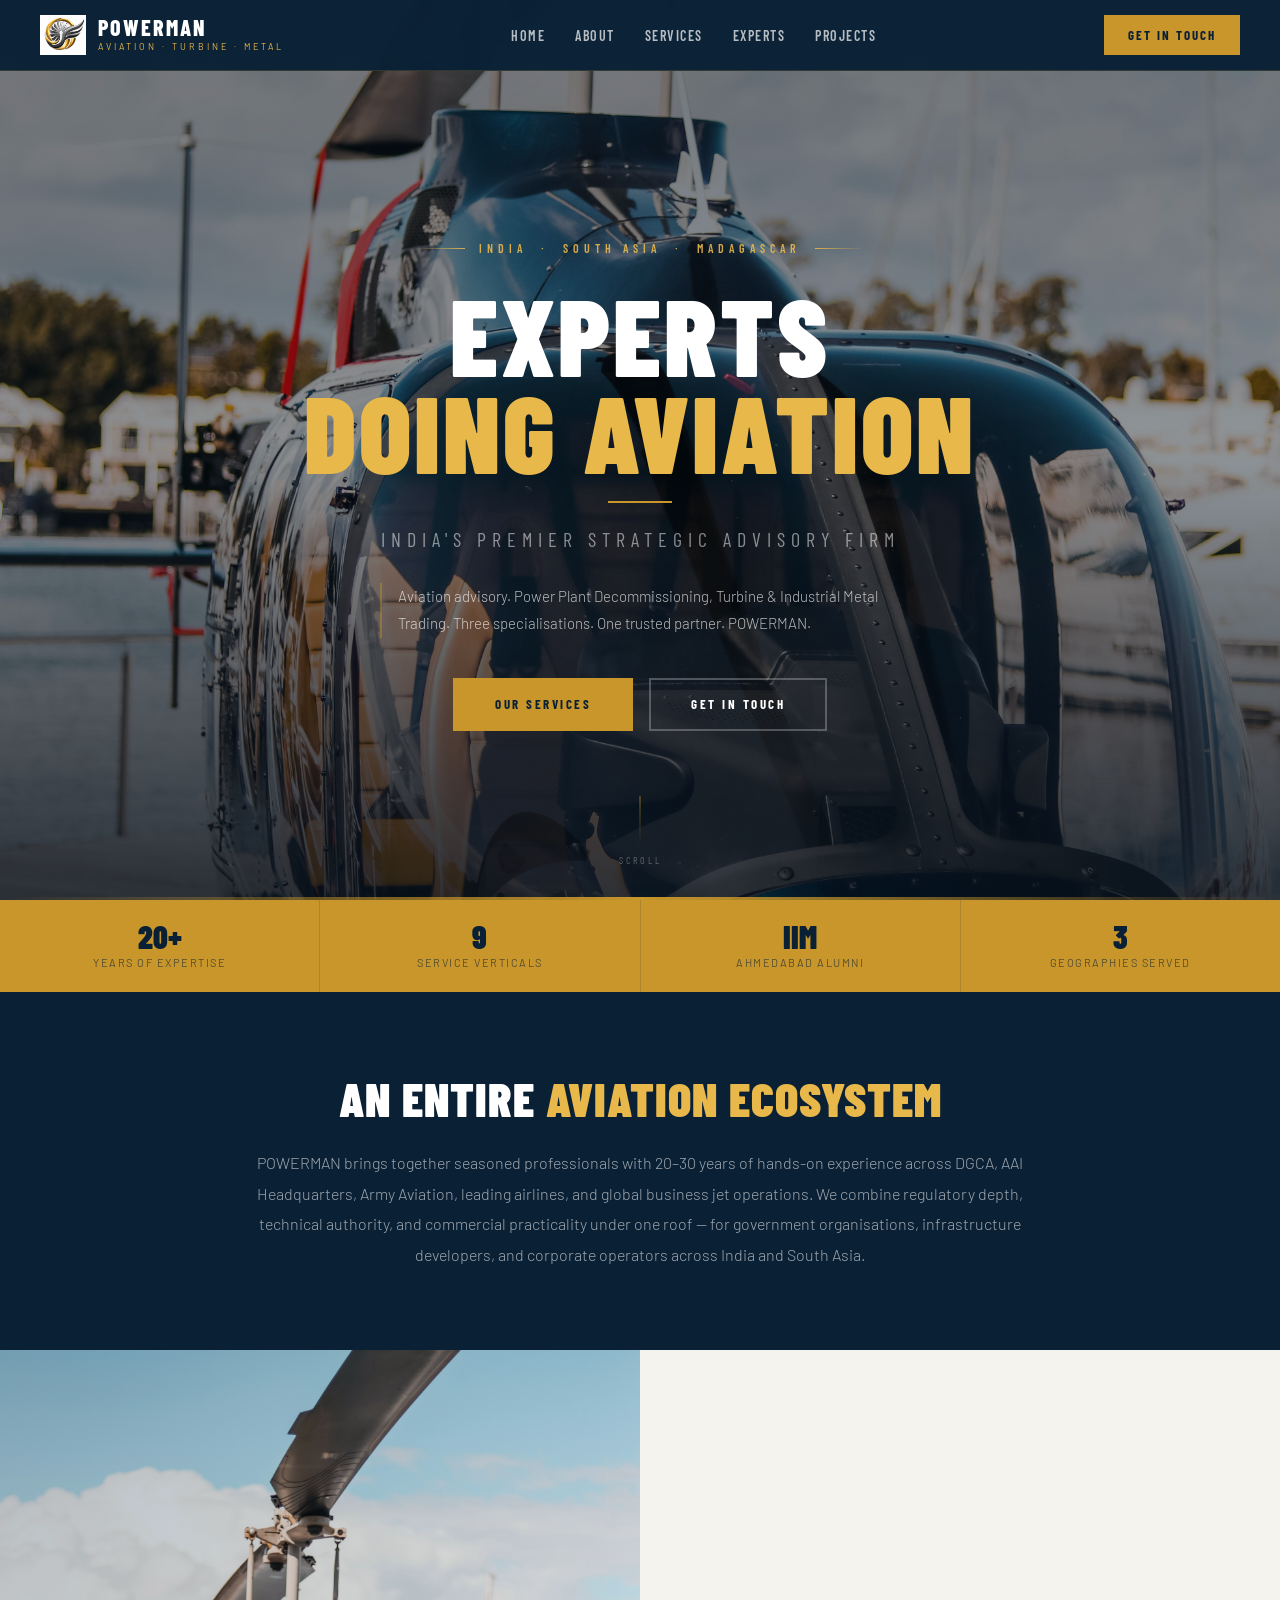
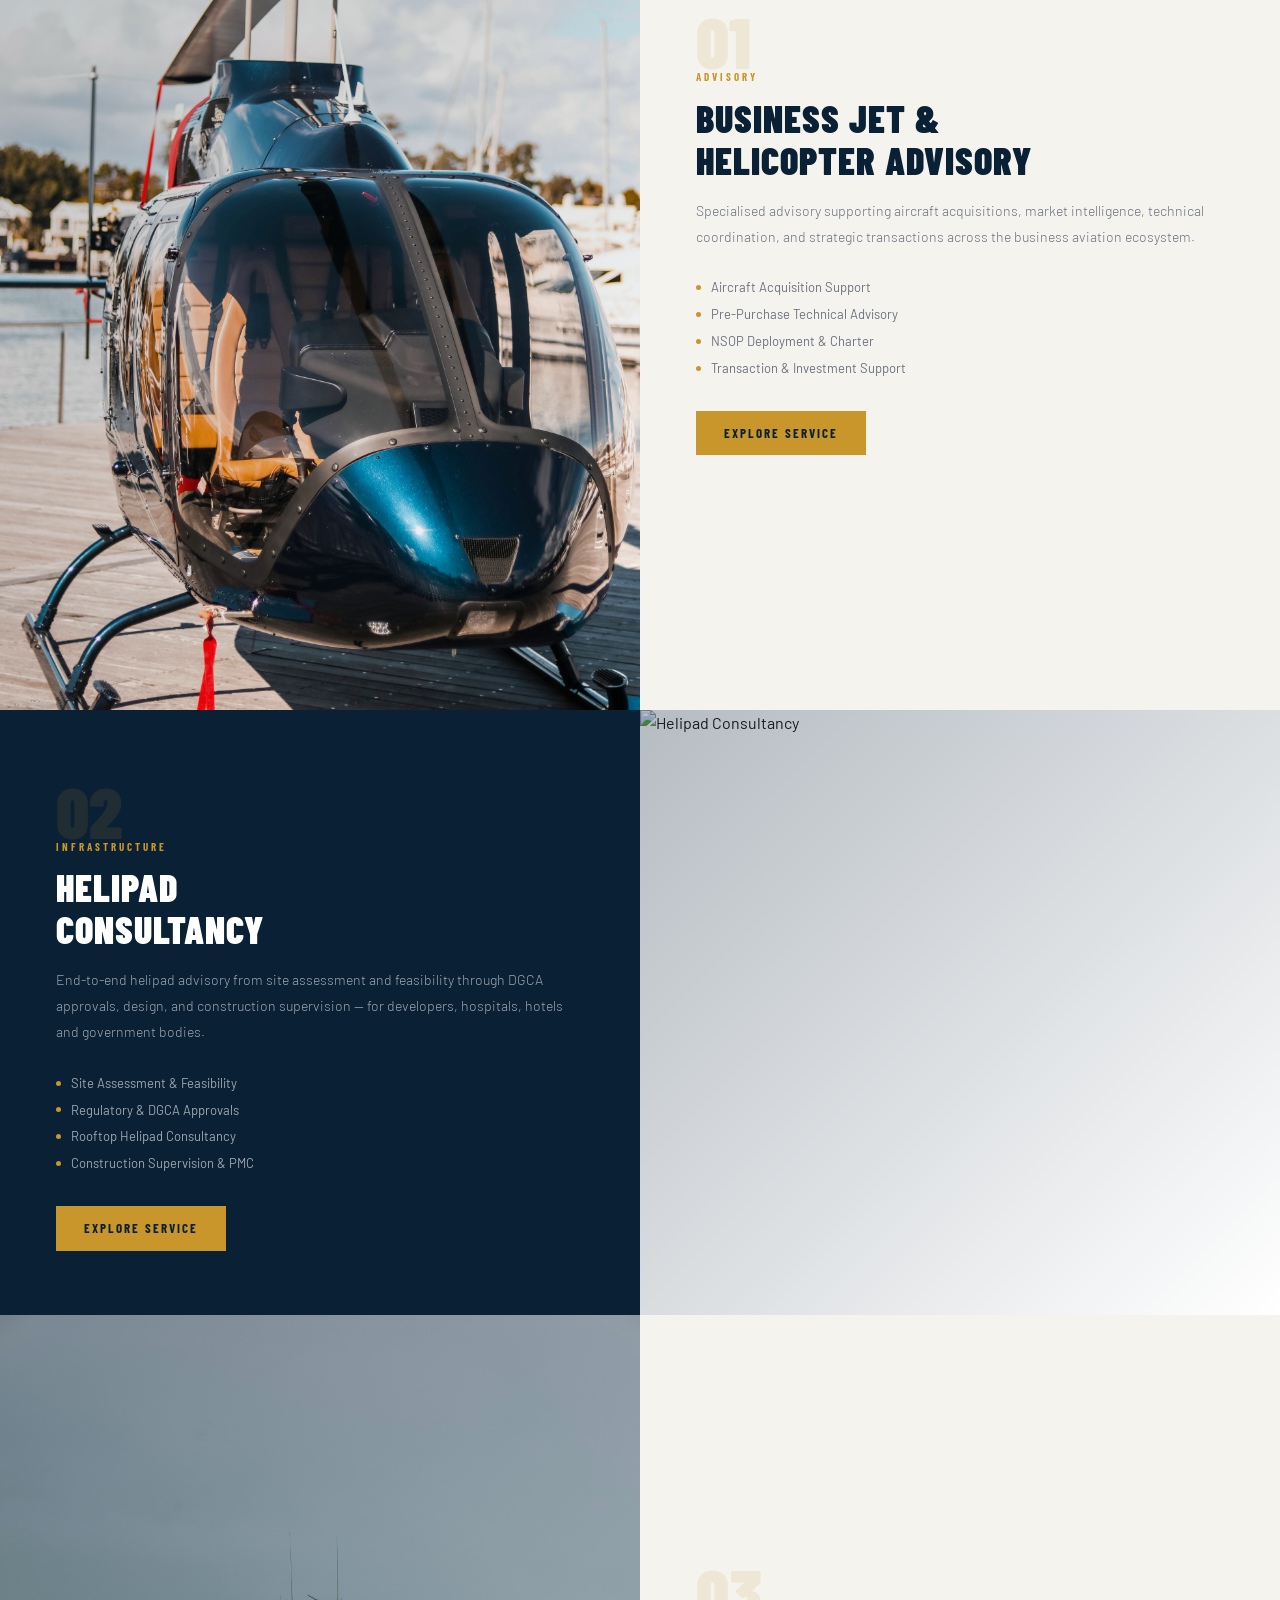
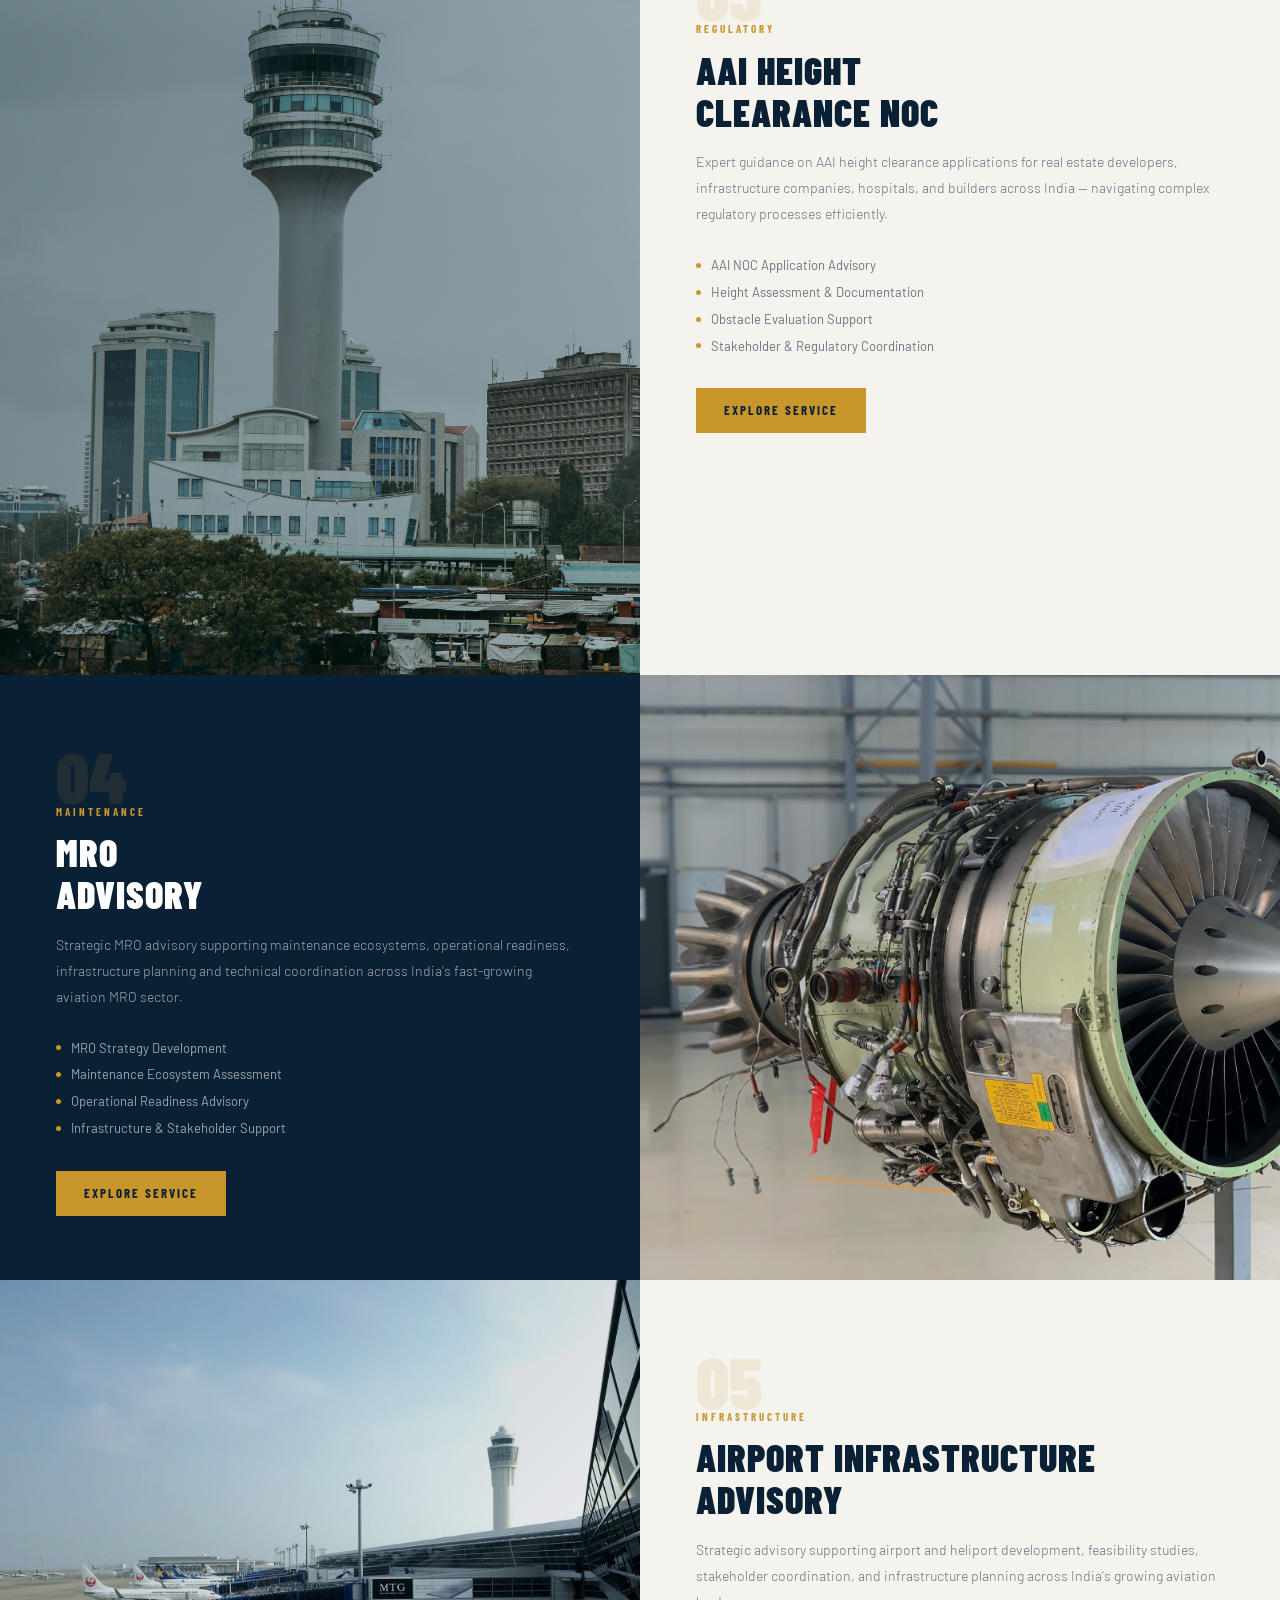
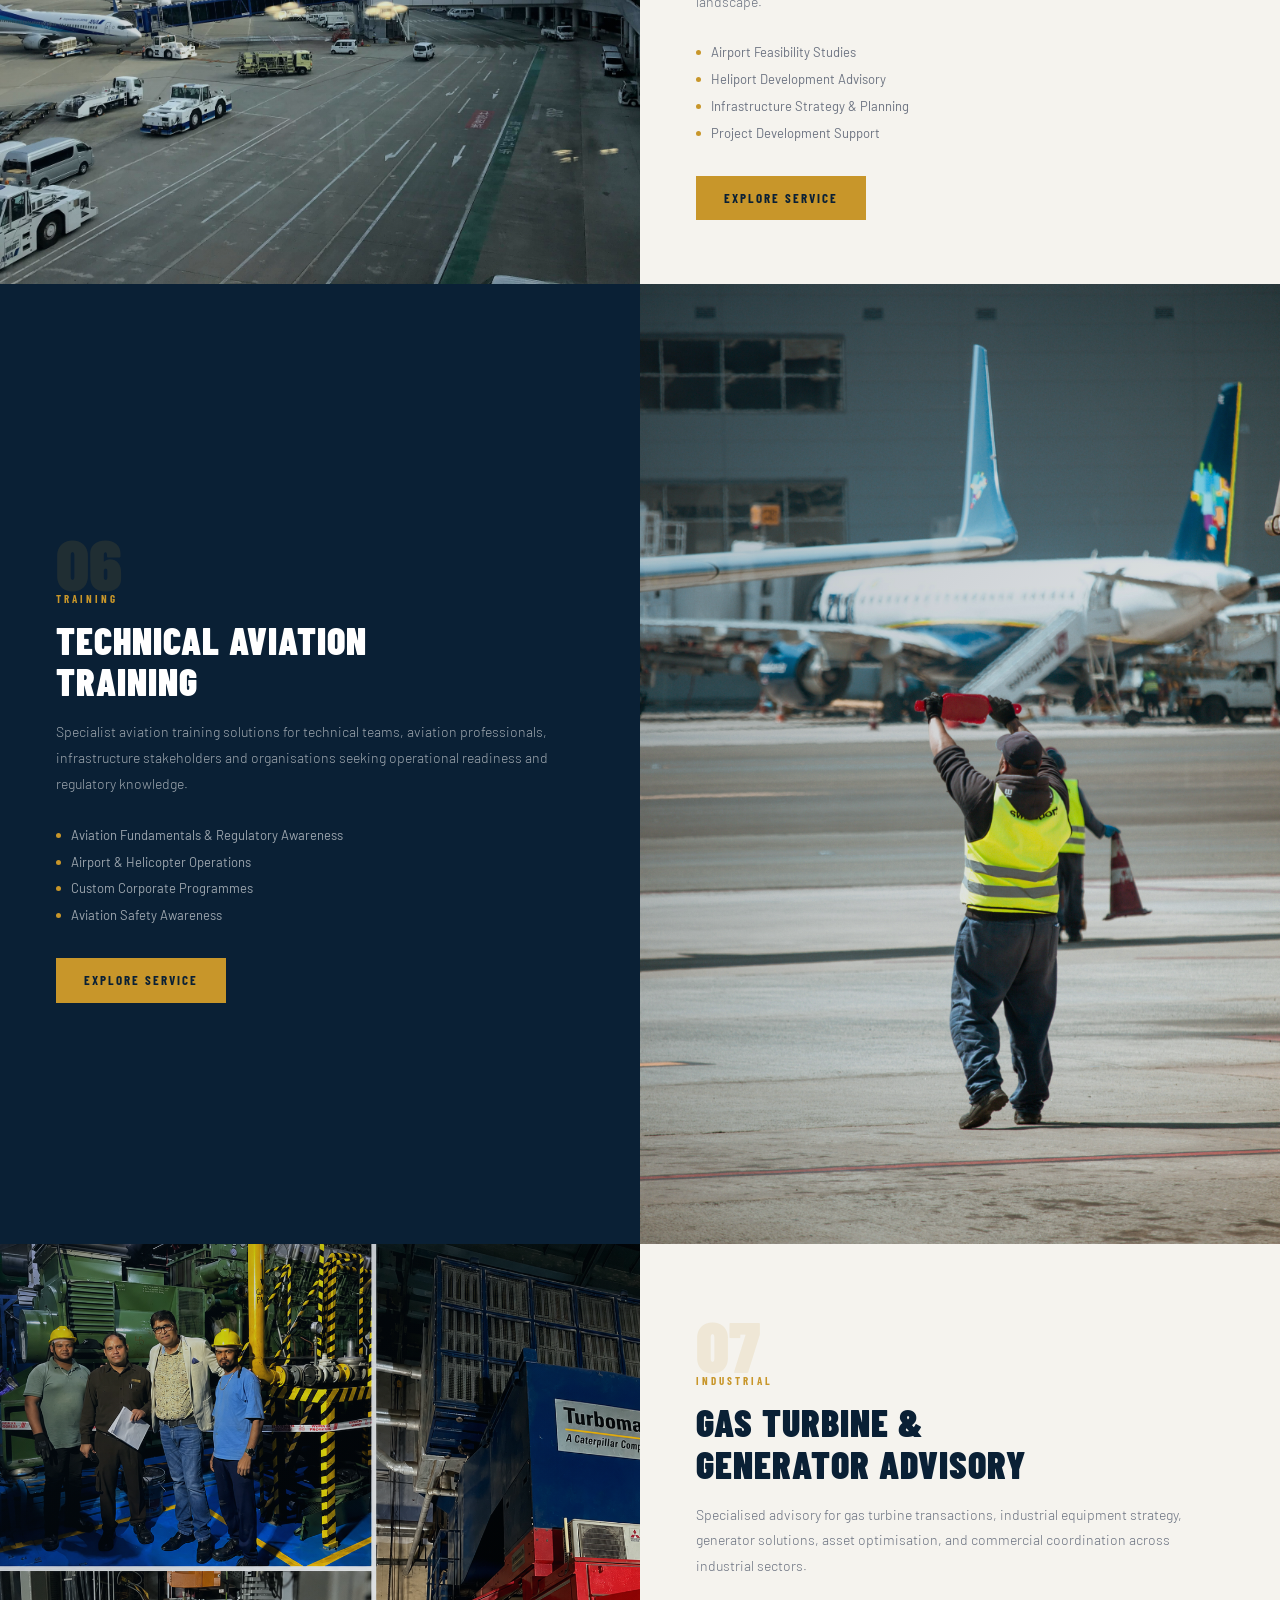
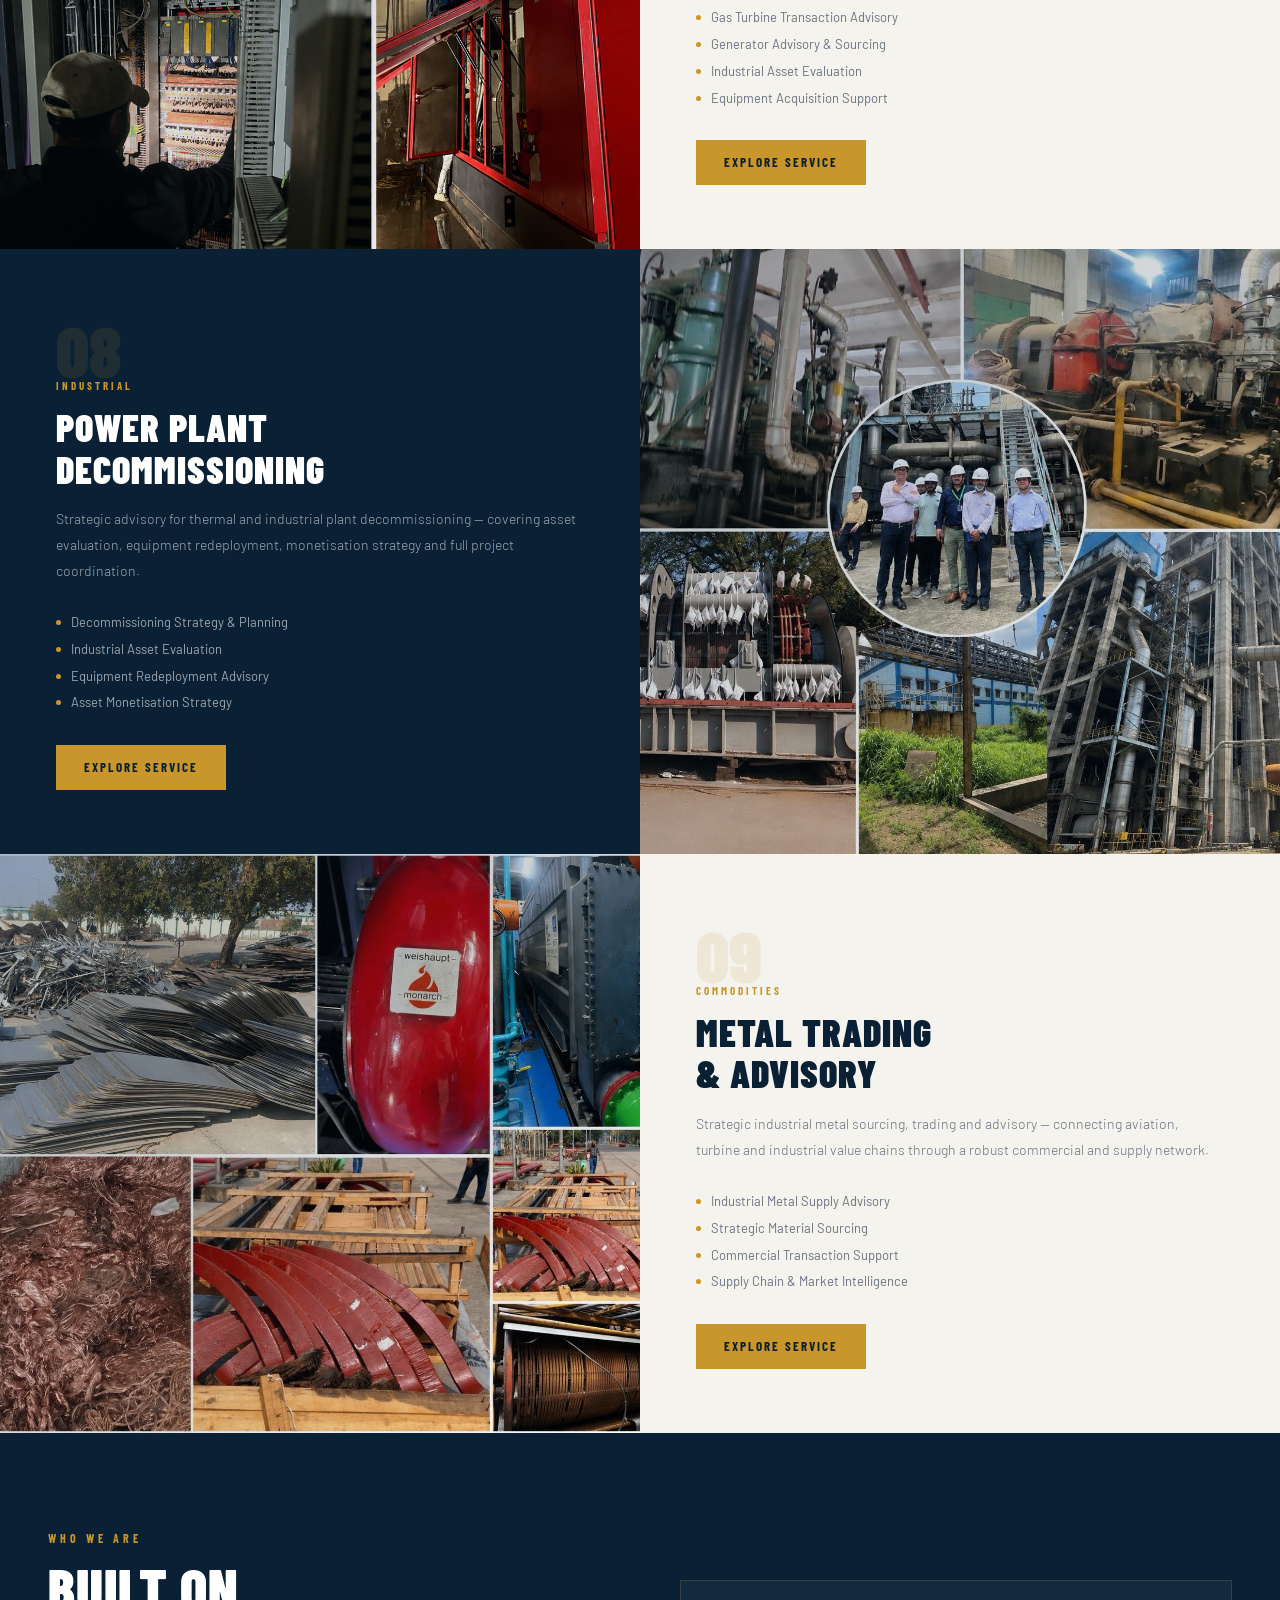
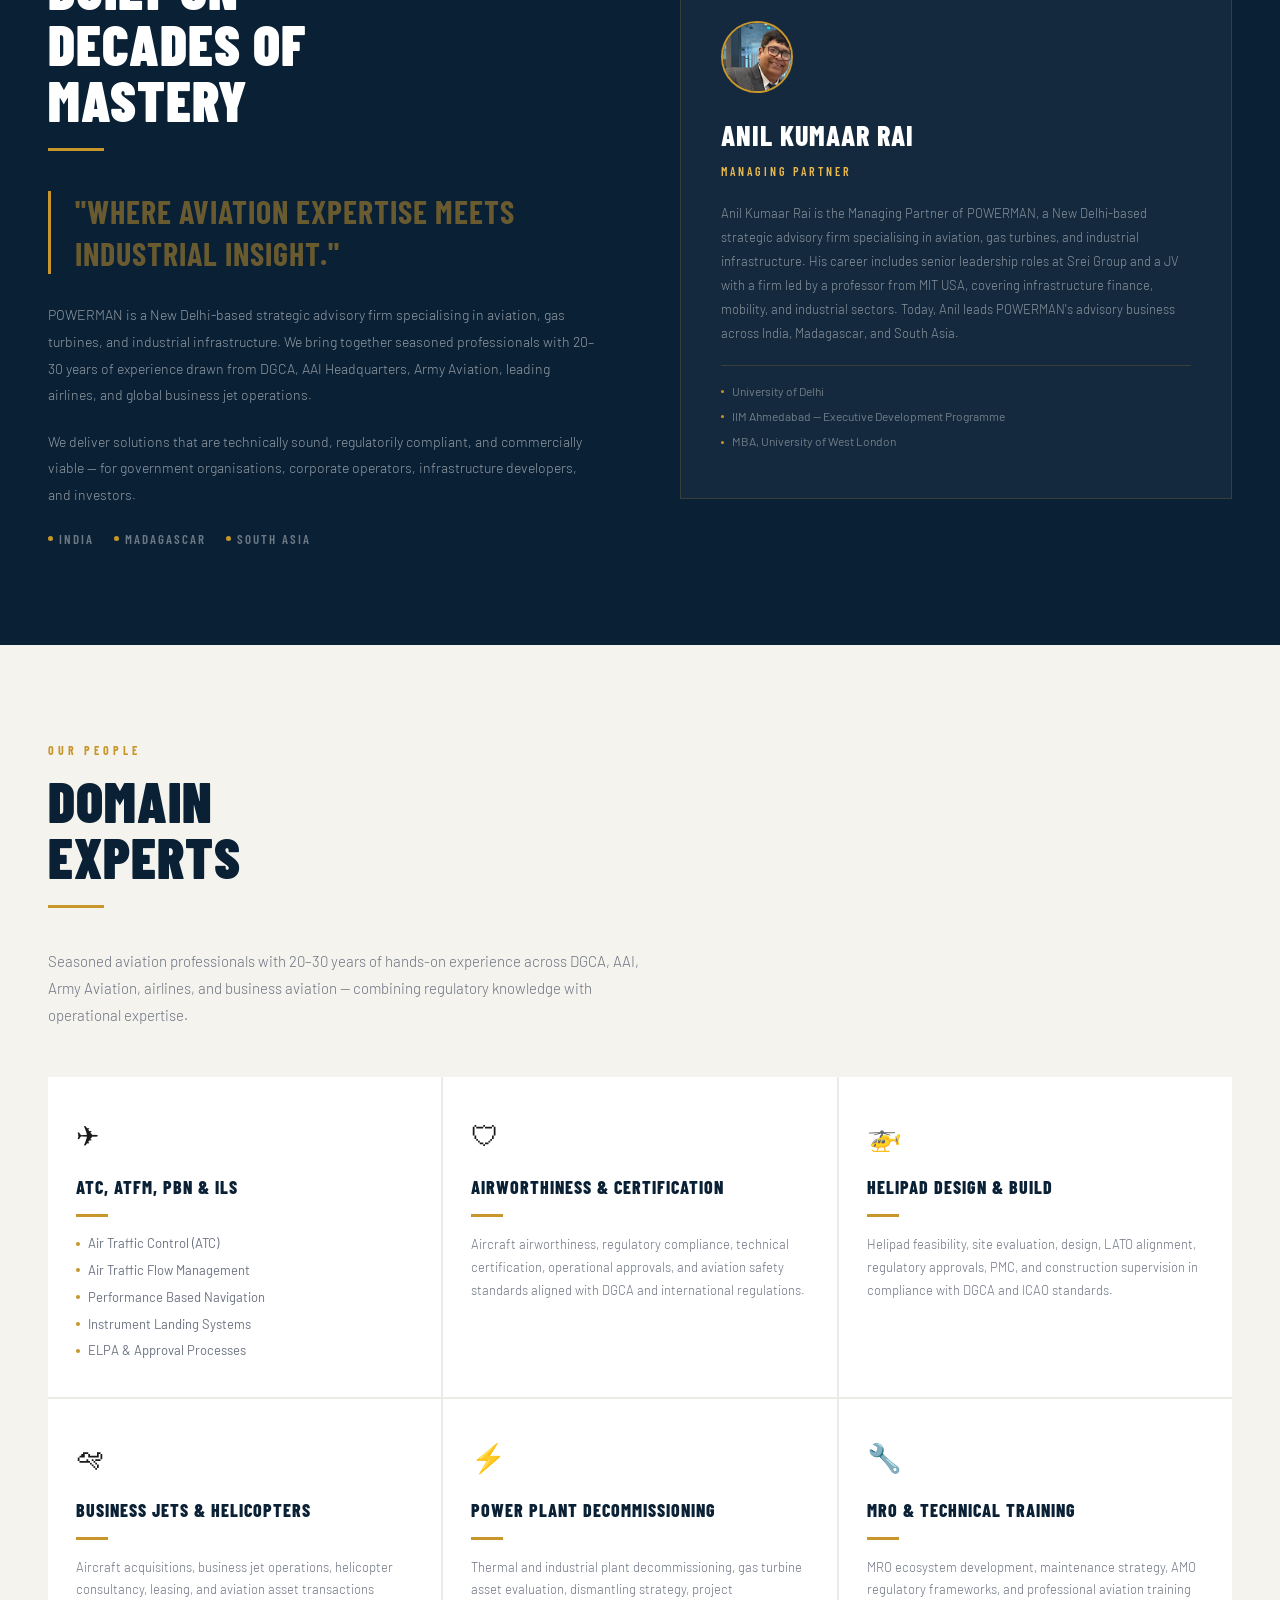
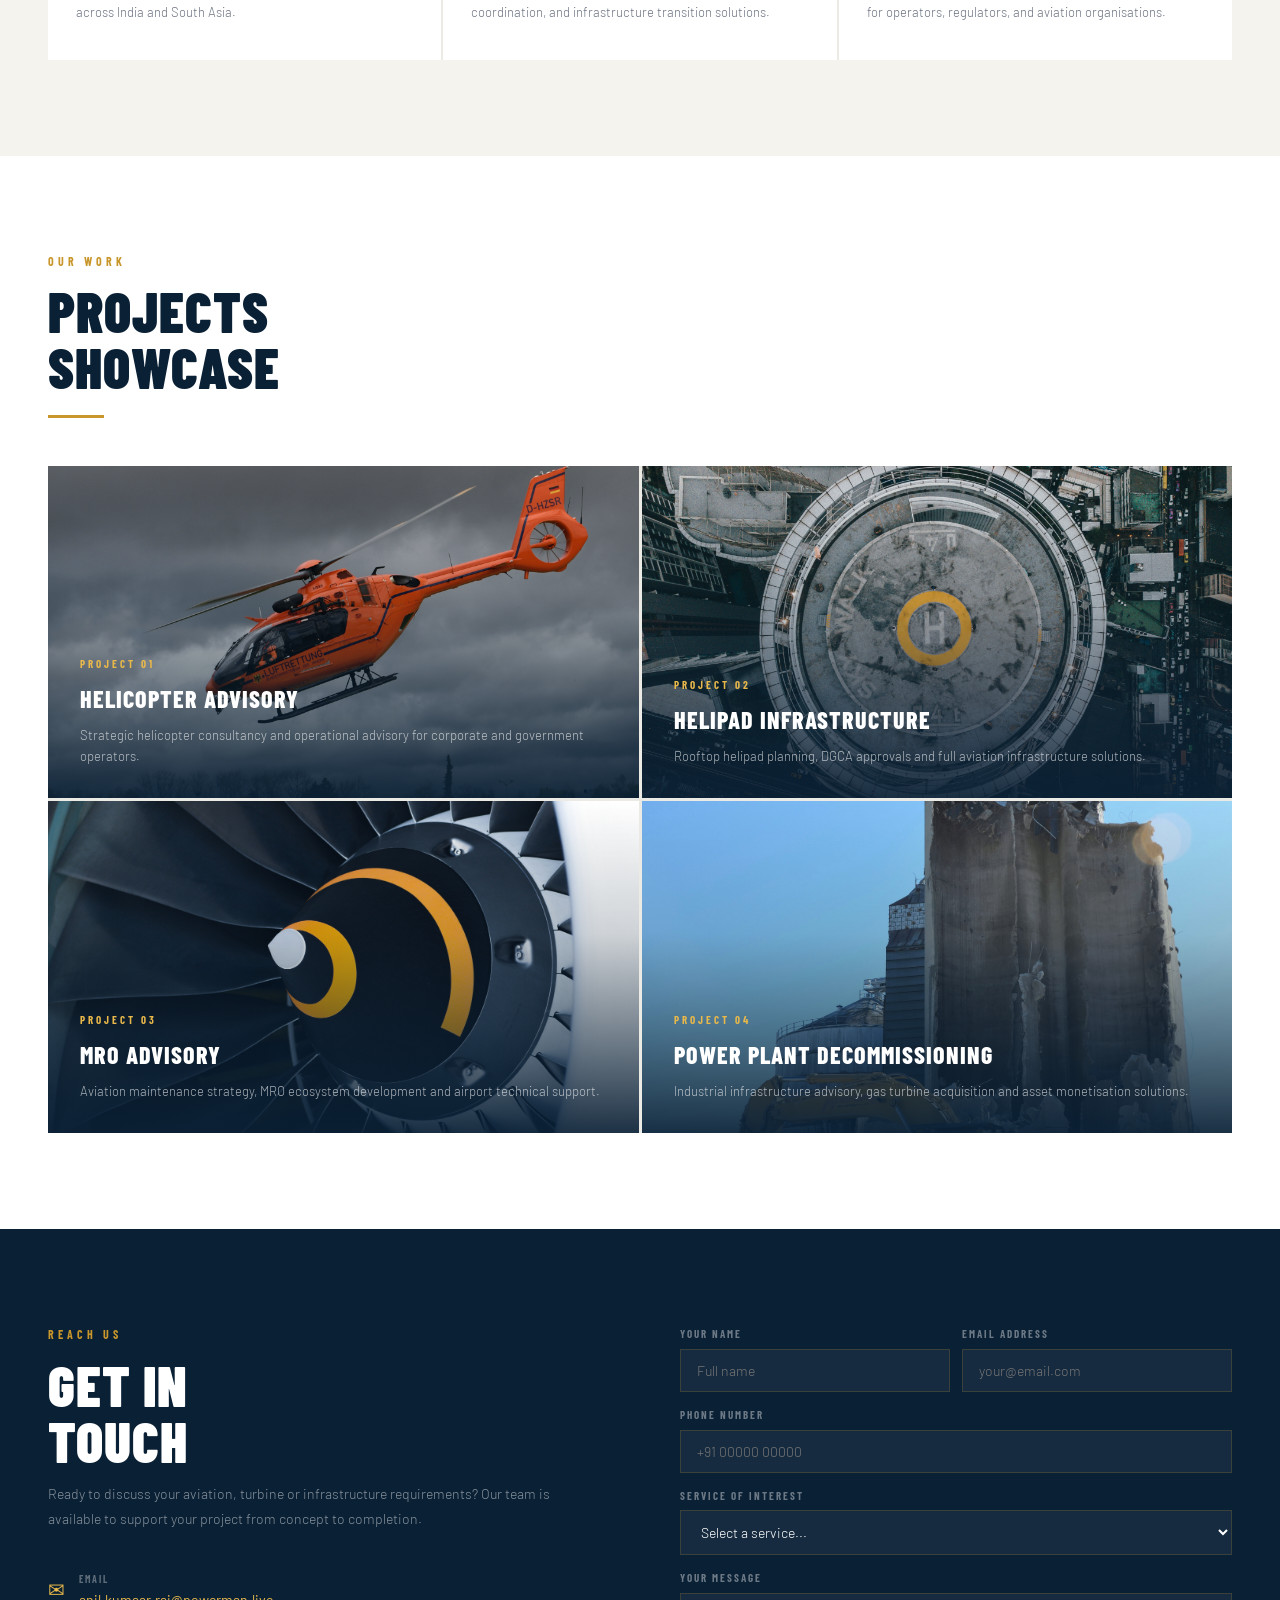
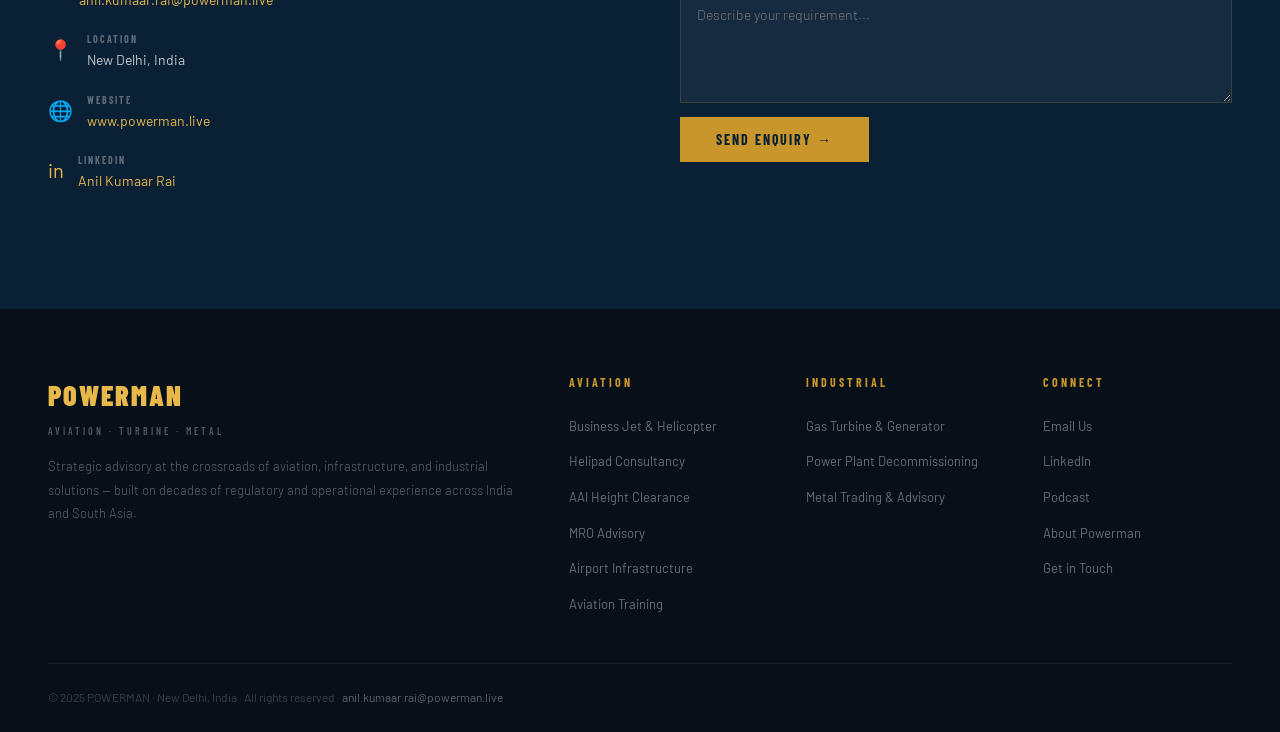
==== index.html @ de58f9cb "Add files via upload" ====
<!DOCTYPE html>
<html lang="en">
<head>
<meta charset="UTF-8"/>
<meta name="viewport" content="width=device-width,initial-scale=1.0"/>
<title>POWERMAN | Aviation · Turbine · Metal</title>
<meta name="description" content="POWERMAN is India's premier strategic advisory firm for aviation, gas turbines and industrial infrastructure — across India, Madagascar and South Asia."/>
<link rel="icon" href="logo.png"/>
<link href="https://fonts.googleapis.com/css2?family=Barlow+Condensed:wght@400;600;700;800;900&family=Barlow:wght@300;400;500&display=swap" rel="stylesheet"/>
<style>
*,*::before,*::after{box-sizing:border-box;margin:0;padding:0}
:root{
  --navy:#0A2035;
  --navy2:#0D2B44;
  --gold:#C8962A;
  --gold2:#E8B84B;
  --white:#FFFFFF;
  --offwhite:#F5F3EE;
  --light:#ECEAE4;
  --muted:#6B7280;
  --ink:#1A1A1A;
}
html{scroll-behavior:smooth}
body{font-family:'Barlow',sans-serif;background:var(--white);color:var(--ink);line-height:1.6}

/* ── NAV ── */
nav{position:fixed;top:0;width:100%;z-index:200;background:rgba(10,32,53,0.97);backdrop-filter:blur(8px);border-bottom:1px solid rgba(200,150,42,0.2)}
.nav-inner{max-width:1280px;margin:0 auto;padding:0 40px;display:flex;align-items:center;justify-content:space-between;height:70px}
.nav-brand{display:flex;align-items:center;gap:12px;text-decoration:none}
.nav-brand img{height:40px;width:auto}
.nav-brand-text{display:flex;flex-direction:column}
.nav-brand-name{font-family:'Barlow Condensed',sans-serif;font-size:22px;font-weight:800;color:var(--white);letter-spacing:2px;line-height:1}
.nav-brand-sub{font-size:9px;letter-spacing:3px;color:var(--gold2);text-transform:uppercase;margin-top:2px}
.nav-links{display:flex;align-items:center;gap:6px;list-style:none}
.nav-links a{font-family:'Barlow Condensed',sans-serif;font-size:14px;font-weight:600;letter-spacing:1.5px;text-transform:uppercase;color:rgba(255,255,255,0.7);text-decoration:none;padding:8px 12px;transition:color 0.2s}
.nav-links a:hover{color:var(--gold2)}
.nav-cta{font-family:'Barlow Condensed',sans-serif;font-size:13px;font-weight:700;letter-spacing:2px;text-transform:uppercase;background:var(--gold);color:var(--navy);padding:10px 24px;text-decoration:none;transition:background 0.2s;border:none;cursor:pointer}
.nav-cta:hover{background:var(--gold2)}
.hamburger{display:none;flex-direction:column;gap:5px;background:none;border:none;cursor:pointer;padding:4px}
.hamburger span{display:block;width:26px;height:2px;background:var(--white)}
.mobile-menu{display:none;flex-direction:column;background:var(--navy);padding:16px 24px;gap:4px;border-top:1px solid rgba(200,150,42,0.2)}
.mobile-menu.open{display:flex}
.mobile-menu a{font-family:'Barlow Condensed',sans-serif;font-size:16px;font-weight:600;letter-spacing:1.5px;text-transform:uppercase;color:rgba(255,255,255,0.75);text-decoration:none;padding:10px 0;border-bottom:1px solid rgba(255,255,255,0.06)}

/* ── HERO ── */
.hero{position:relative;min-height:100vh;display:flex;align-items:center;justify-content:center;text-align:center;overflow:hidden;padding-top:70px}
.hero-bg{position:absolute;inset:0;background:#050F1A}
.hero-img{position:absolute;inset:0;background:url('businessjet-banner.jpg') center/cover no-repeat;opacity:0.65}
.hero-overlay{position:absolute;inset:0;background:linear-gradient(to bottom,rgba(5,15,26,0.35) 0%,rgba(5,15,26,0.15) 50%,rgba(5,15,26,0.75) 100%)}
.hero-gold-line{position:absolute;bottom:0;left:0;right:0;height:3px;background:linear-gradient(to right,transparent,var(--gold),transparent)}
.hero-content{position:relative;z-index:1;max-width:860px;padding:0 24px}
.hero-eyebrow{font-family:'Barlow Condensed',sans-serif;font-size:12px;font-weight:600;letter-spacing:5px;text-transform:uppercase;color:var(--gold2);margin-bottom:28px;display:flex;align-items:center;justify-content:center;gap:14px;opacity:0.9}
.hero-eyebrow::before,.hero-eyebrow::after{content:'';display:block;width:48px;height:1px;background:linear-gradient(to right,transparent,var(--gold2))}
.hero-eyebrow::after{background:linear-gradient(to left,transparent,var(--gold2))}
.hero-h1{font-family:'Barlow Condensed',sans-serif;font-size:clamp(56px,9vw,108px);font-weight:900;text-transform:uppercase;color:var(--white);line-height:0.9;letter-spacing:3px;margin-bottom:0}
.hero-h1 span{color:var(--gold2);display:block;letter-spacing:3px}
.hero-divider{width:64px;height:2px;background:var(--gold);margin:20px auto 20px}
.hero-h2{font-family:'Barlow Condensed',sans-serif;font-size:clamp(14px,2vw,20px);font-weight:400;text-transform:uppercase;color:rgba(255,255,255,0.5);letter-spacing:6px;margin-bottom:28px}
.hero-p{font-size:15px;line-height:1.85;color:rgba(255,255,255,0.7);font-weight:300;max-width:520px;margin:0 auto 40px;border-left:2px solid rgba(200,150,42,0.4);padding-left:16px;text-align:left}
.hero-btns{display:flex;gap:16px;justify-content:center;flex-wrap:wrap}
.btn-gold{font-family:'Barlow Condensed',sans-serif;font-size:13px;font-weight:700;letter-spacing:2.5px;text-transform:uppercase;background:var(--gold);color:var(--navy);padding:14px 40px;text-decoration:none;transition:all 0.2s;display:inline-block;border:2px solid var(--gold)}
.btn-gold:hover{background:transparent;color:var(--gold2);border-color:var(--gold2)}
.btn-outline{font-family:'Barlow Condensed',sans-serif;font-size:13px;font-weight:700;letter-spacing:2.5px;text-transform:uppercase;background:transparent;color:var(--white);padding:14px 40px;text-decoration:none;border:2px solid rgba(255,255,255,0.25);transition:all 0.2s;display:inline-block}
.btn-outline:hover{border-color:var(--gold2);color:var(--gold2)}
.hero-scroll{position:absolute;bottom:32px;left:50%;transform:translateX(-50%);display:flex;flex-direction:column;align-items:center;gap:8px;color:rgba(255,255,255,0.3);font-family:'Barlow Condensed',sans-serif;font-size:10px;letter-spacing:3px;text-transform:uppercase}
.hero-scroll-line{width:1px;height:48px;background:linear-gradient(to bottom,rgba(200,150,42,0.7),transparent)}

/* ── RIBBON ── */
.ribbon{background:var(--gold);display:flex}
.rib-item{flex:1;text-align:center;padding:20px 16px;border-right:1px solid rgba(10,32,53,0.15)}
.rib-item:last-child{border-right:none}
.rib-num{font-family:'Barlow Condensed',sans-serif;font-size:32px;font-weight:900;color:var(--navy);line-height:1}
.rib-label{font-size:11px;letter-spacing:1.5px;text-transform:uppercase;color:rgba(10,32,53,0.6);margin-top:2px}

/* ── SECTION COMMONS ── */
.section{padding:96px 0}
.section-inner{max-width:1280px;margin:0 auto;padding:0 48px}
.section-tag{font-family:'Barlow Condensed',sans-serif;font-size:12px;font-weight:700;letter-spacing:4px;text-transform:uppercase;color:var(--gold);margin-bottom:12px}
.section-h2{font-family:'Barlow Condensed',sans-serif;font-size:clamp(36px,5vw,56px);font-weight:900;text-transform:uppercase;color:var(--navy);line-height:1;letter-spacing:1px;margin-bottom:16px}
.section-h2-white{color:var(--white)}
.section-sub{font-size:15px;line-height:1.8;color:var(--muted);font-weight:300;max-width:600px}
.section-sub-white{color:rgba(255,255,255,0.6)}
.divider{width:56px;height:3px;background:var(--gold);margin:20px 0 40px}

/* ── INTRO STATEMENT ── */
.intro{background:var(--navy);padding:80px 0;text-align:center}
.intro-inner{max-width:900px;margin:0 auto;padding:0 40px}
.intro-h{font-family:'Barlow Condensed',sans-serif;font-size:clamp(28px,4vw,48px);font-weight:900;text-transform:uppercase;color:var(--white);line-height:1.1;letter-spacing:1px;margin-bottom:24px}
.intro-h span{color:var(--gold2)}
.intro-p{font-size:16px;line-height:1.9;color:rgba(255,255,255,0.6);font-weight:300}

/* ── SERVICE ALTERNATING BLOCKS ── */
.svc-block{display:grid;grid-template-columns:1fr 1fr;min-height:480px}
.svc-block.reverse{direction:rtl}
.svc-block.reverse>*{direction:ltr}
.svc-img{position:relative;overflow:hidden}
.svc-img img{width:100%;height:100%;object-fit:cover;display:block;transition:transform 0.6s}
.svc-block:hover .svc-img img{transform:scale(1.04)}
.svc-img-overlay{position:absolute;inset:0;background:linear-gradient(135deg,rgba(10,32,53,0.3),transparent)}
.svc-copy{background:var(--offwhite);padding:64px 56px;display:flex;flex-direction:column;justify-content:center}
.svc-copy.dark{background:var(--navy)}
.svc-num{font-family:'Barlow Condensed',sans-serif;font-size:72px;font-weight:900;color:rgba(200,150,42,0.12);line-height:1;margin-bottom:-8px}
.svc-tag{font-family:'Barlow Condensed',sans-serif;font-size:11px;font-weight:700;letter-spacing:3px;text-transform:uppercase;color:var(--gold);margin-bottom:12px}
.svc-h3{font-family:'Barlow Condensed',sans-serif;font-size:clamp(26px,3vw,38px);font-weight:900;text-transform:uppercase;color:var(--navy);line-height:1.1;letter-spacing:1px;margin-bottom:16px}
.svc-copy.dark .svc-h3{color:var(--white)}
.svc-p{font-size:14px;line-height:1.85;color:var(--muted);font-weight:300;margin-bottom:28px}
.svc-copy.dark .svc-p{color:rgba(255,255,255,0.6)}
.svc-list{list-style:none;display:flex;flex-direction:column;gap:6px;margin-bottom:32px}
.svc-list li{font-size:13px;color:var(--muted);font-weight:400;display:flex;align-items:center;gap:10px}
.svc-copy.dark .svc-list li{color:rgba(255,255,255,0.6)}
.svc-list li::before{content:'';width:5px;height:5px;border-radius:50%;background:var(--gold);flex-shrink:0}
.btn-svc{font-family:'Barlow Condensed',sans-serif;font-size:13px;font-weight:700;letter-spacing:2px;text-transform:uppercase;background:var(--gold);color:var(--navy);padding:12px 28px;text-decoration:none;display:inline-block;transition:background 0.2s;align-self:flex-start}
.btn-svc:hover{background:var(--gold2)}

/* ── ABOUT / FOUNDER ── */
.about-section{background:var(--navy);padding:96px 0}
.about-inner{max-width:1280px;margin:0 auto;padding:0 48px;display:grid;grid-template-columns:1fr 1fr;gap:80px;align-items:center}
.about-quote{font-family:'Barlow Condensed',sans-serif;font-size:clamp(22px,3vw,32px);font-weight:700;text-transform:uppercase;color:rgba(200,150,42,0.5);line-height:1.3;border-left:3px solid var(--gold);padding-left:24px;margin-bottom:28px;letter-spacing:1px}
.about-text{font-size:14px;line-height:1.9;color:rgba(255,255,255,0.55);font-weight:300;margin-bottom:20px}
.geo-row{display:flex;gap:20px;margin-top:16px}
.geo-item{font-family:'Barlow Condensed',sans-serif;font-size:13px;font-weight:600;letter-spacing:2px;text-transform:uppercase;color:rgba(255,255,255,0.4);display:flex;align-items:center;gap:6px}
.geo-dot{width:5px;height:5px;border-radius:50%;background:var(--gold)}
.founder-card{background:rgba(255,255,255,0.04);border:1px solid rgba(200,150,42,0.2);padding:40px}
.founder-avatar{width:72px;height:72px;border-radius:50%;overflow:hidden;border:2px solid var(--gold);margin-bottom:20px}
.founder-avatar img{width:100%;height:100%;object-fit:cover}
.founder-name{font-family:'Barlow Condensed',sans-serif;font-size:28px;font-weight:800;text-transform:uppercase;color:var(--white);letter-spacing:1px;margin-bottom:4px}
.founder-title{font-family:'Barlow Condensed',sans-serif;font-size:12px;font-weight:600;letter-spacing:3px;text-transform:uppercase;color:var(--gold2);margin-bottom:20px}
.founder-bio{font-size:13px;line-height:1.85;color:rgba(255,255,255,0.5);font-weight:300;margin-bottom:20px}
.founder-divider{height:1px;background:rgba(200,150,42,0.2);margin-bottom:16px}
.edu-item{font-size:12px;color:rgba(255,255,255,0.4);margin-bottom:6px;display:flex;align-items:center;gap:8px}
.edu-dot{width:3px;height:3px;border-radius:50%;background:var(--gold);flex-shrink:0}

/* ── EXPERTS ── */
.experts-section{background:var(--offwhite);padding:96px 0}
.experts-grid{display:grid;grid-template-columns:repeat(3,1fr);gap:2px;background:var(--light);margin-top:48px}
.expert-card{background:var(--white);padding:36px 28px}
.expert-icon{font-size:28px;margin-bottom:16px}
.expert-title{font-family:'Barlow Condensed',sans-serif;font-size:18px;font-weight:800;text-transform:uppercase;color:var(--navy);letter-spacing:1px;margin-bottom:12px}
.expert-bar{width:32px;height:3px;background:var(--gold);margin-bottom:16px}
.expert-list{list-style:none;display:flex;flex-direction:column;gap:6px}
.expert-list li{font-size:13px;color:var(--muted);display:flex;align-items:center;gap:8px}
.expert-list li::before{content:'';width:4px;height:4px;border-radius:50%;background:var(--gold);flex-shrink:0}
.expert-desc{font-size:13px;line-height:1.75;color:var(--muted);font-weight:300}

/* ── PROJECTS ── */
.projects-section{padding:96px 0;background:var(--white)}
.projects-grid{display:grid;grid-template-columns:repeat(2,1fr);gap:3px;background:var(--light);margin-top:48px}
.project-card{position:relative;overflow:hidden;aspect-ratio:16/9}
.project-card img{width:100%;height:100%;object-fit:cover;display:block;transition:transform 0.5s}
.project-card:hover img{transform:scale(1.06)}
.project-overlay{position:absolute;inset:0;background:linear-gradient(to top,rgba(10,32,53,0.92) 0%,rgba(10,32,53,0.2) 60%,transparent 100%);display:flex;flex-direction:column;justify-content:flex-end;padding:32px}
.project-num{font-family:'Barlow Condensed',sans-serif;font-size:11px;font-weight:700;letter-spacing:3px;text-transform:uppercase;color:var(--gold2);margin-bottom:8px}
.project-title{font-family:'Barlow Condensed',sans-serif;font-size:24px;font-weight:800;text-transform:uppercase;color:var(--white);letter-spacing:1px;margin-bottom:6px}
.project-desc{font-size:13px;color:rgba(255,255,255,0.65);font-weight:300;line-height:1.6}

/* ── CONTACT ── */
.contact-section{background:var(--navy);padding:96px 0}
.contact-inner{max-width:1280px;margin:0 auto;padding:0 48px;display:grid;grid-template-columns:1fr 1fr;gap:80px}
.contact-h{font-family:'Barlow Condensed',sans-serif;font-size:clamp(36px,5vw,56px);font-weight:900;text-transform:uppercase;color:var(--white);line-height:1;letter-spacing:1px;margin-bottom:12px}
.contact-sub{font-size:14px;line-height:1.8;color:rgba(255,255,255,0.5);font-weight:300;margin-bottom:40px}
.contact-info-row{display:flex;align-items:flex-start;gap:14px;margin-bottom:20px}
.contact-info-icon{font-size:20px;color:var(--gold2);flex-shrink:0;margin-top:2px}
.contact-info-label{font-family:'Barlow Condensed',sans-serif;font-size:10px;font-weight:700;letter-spacing:2px;text-transform:uppercase;color:rgba(255,255,255,0.35);margin-bottom:2px}
.contact-info-val{font-size:14px;color:rgba(255,255,255,0.75)}
.contact-info-val a{color:var(--gold2);text-decoration:none}
.contact-form{display:flex;flex-direction:column;gap:14px}
.form-row{display:grid;grid-template-columns:1fr 1fr;gap:12px}
.form-group{display:flex;flex-direction:column;gap:6px}
.form-group label{font-family:'Barlow Condensed',sans-serif;font-size:11px;font-weight:700;letter-spacing:2px;text-transform:uppercase;color:rgba(255,255,255,0.4)}
.form-group input,.form-group select,.form-group textarea{background:rgba(255,255,255,0.05);border:1px solid rgba(200,150,42,0.2);color:var(--white);font-family:'Barlow',sans-serif;font-size:14px;font-weight:300;padding:12px 16px;outline:none;transition:border-color 0.2s;width:100%}
.form-group input:focus,.form-group select:focus,.form-group textarea:focus{border-color:var(--gold)}
.form-group select option{background:var(--navy)}
.form-group textarea{resize:vertical;min-height:110px}
.form-submit{font-family:'Barlow Condensed',sans-serif;font-size:14px;font-weight:700;letter-spacing:2px;text-transform:uppercase;background:var(--gold);color:var(--navy);padding:14px 36px;border:none;cursor:pointer;align-self:flex-start;transition:background 0.2s}
.form-submit:hover{background:var(--gold2)}

/* ── FOOTER ── */
footer{background:#070F18;padding:64px 0 0}
.footer-inner{max-width:1280px;margin:0 auto;padding:0 48px}
.footer-top{display:grid;grid-template-columns:2.5fr 1fr 1fr 1fr;gap:48px;padding-bottom:48px;border-bottom:1px solid rgba(255,255,255,0.07)}
.footer-brand-name{font-family:'Barlow Condensed',sans-serif;font-size:28px;font-weight:900;text-transform:uppercase;color:var(--gold2);letter-spacing:2px;margin-bottom:6px}
.footer-brand-sub{font-family:'Barlow Condensed',sans-serif;font-size:10px;font-weight:600;letter-spacing:3px;text-transform:uppercase;color:rgba(255,255,255,0.3);margin-bottom:16px}
.footer-brand-desc{font-size:13px;line-height:1.8;color:rgba(255,255,255,0.35);font-weight:300}
.footer-col-title{font-family:'Barlow Condensed',sans-serif;font-size:12px;font-weight:700;letter-spacing:3px;text-transform:uppercase;color:var(--gold);margin-bottom:20px}
.footer-links{list-style:none;display:flex;flex-direction:column;gap:10px}
.footer-links a{font-size:13px;color:rgba(255,255,255,0.4);text-decoration:none;transition:color 0.2s}
.footer-links a:hover{color:var(--gold2)}
.footer-bottom{padding:24px 0;display:flex;justify-content:space-between;align-items:center}
.footer-copy{font-size:12px;color:rgba(255,255,255,0.2)}
.footer-copy a{color:rgba(255,255,255,0.35);text-decoration:none}

/* ── RESPONSIVE ── */
@media(max-width:1024px){
  .svc-block,.about-inner,.contact-inner{grid-template-columns:1fr}
  .svc-block.reverse{direction:ltr}
  .svc-img{min-height:300px}
  .svc-copy{padding:48px 36px}
  .about-inner{gap:40px}
  .contact-inner{gap:48px}
  .footer-top{grid-template-columns:1fr 1fr;gap:32px}
}
@media(max-width:768px){
  .nav-links,.nav-cta{display:none}
  .hamburger{display:flex}
  .nav-inner{padding:0 20px}
  .section-inner,.about-inner,.contact-inner,.footer-inner{padding:0 24px}
  .section{padding:64px 0}
  .ribbon{flex-wrap:wrap}
  .rib-item{flex:1 1 40%;border-right:none;border-bottom:1px solid rgba(10,32,53,0.1)}
  .experts-grid{grid-template-columns:1fr}
  .projects-grid{grid-template-columns:1fr}
  .form-row{grid-template-columns:1fr}
  .footer-top{grid-template-columns:1fr}
  footer{padding:48px 0 0}
  .footer-bottom{flex-direction:column;gap:8px;text-align:center}
}
</style>
</head>
<body>

<!-- NAV -->
<nav>
  <div class="nav-inner">
    <a href="index.html" class="nav-brand">
      <img src="logo.png" alt="POWERMAN"/>
      <div class="nav-brand-text">
        <span class="nav-brand-name">POWERMAN</span>
        <span class="nav-brand-sub">Aviation · Turbine · Metal</span>
      </div>
    </a>
    <ul class="nav-links">
      <li><a href="index.html">Home</a></li>
      <li><a href="#about">About</a></li>
      <li><a href="#services">Services</a></li>
      <li><a href="#experts">Experts</a></li>
      <li><a href="#projects">Projects</a></li>
    </ul>
    <a href="#contact" class="nav-cta">Get in Touch</a>
    <button class="hamburger" onclick="document.getElementById('mob').classList.toggle('open')" aria-label="Menu">
      <span></span><span></span><span></span>
    </button>
  </div>
  <div class="mobile-menu" id="mob">
    <a href="index.html" onclick="this.closest('.mobile-menu').classList.remove('open')">Home</a>
    <a href="#about" onclick="this.closest('.mobile-menu').classList.remove('open')">About</a>
    <a href="#services" onclick="this.closest('.mobile-menu').classList.remove('open')">Services</a>
    <a href="#experts" onclick="this.closest('.mobile-menu').classList.remove('open')">Experts</a>
    <a href="#projects" onclick="this.closest('.mobile-menu').classList.remove('open')">Projects</a>
    <a href="#contact" onclick="this.closest('.mobile-menu').classList.remove('open')">Contact</a>
  </div>
</nav>

<!-- HERO -->
<section class="hero">
  <div class="hero-bg"></div>
  <div class="hero-img"></div>
  <div class="hero-overlay"></div>
  <div class="hero-gold-line"></div>
  <div class="hero-content">
    <div class="hero-eyebrow">India &nbsp;·&nbsp; South Asia &nbsp;·&nbsp; Madagascar</div>
    <h1 class="hero-h1">EXPERTS<span>DOING AVIATION</span></h1>
    <div class="hero-divider"></div>
    <div class="hero-h2">India's Premier Strategic Advisory Firm</div>
    <p class="hero-p">Aviation advisory. Power Plant Decommissioning, Turbine & Industrial Metal Trading. Three specialisations. One trusted partner. POWERMAN.</p>
    <div class="hero-btns">
      <a href="#services" class="btn-gold">Our Services</a>
      <a href="#contact" class="btn-outline">Get in Touch</a>
    </div>
  </div>
  <div class="hero-scroll">
    <div class="hero-scroll-line"></div>
    <span>Scroll</span>
  </div>
</section>

<!-- RIBBON -->
<div class="ribbon">
  <div class="rib-item"><div class="rib-num">20+</div><div class="rib-label">Years of Expertise</div></div>
  <div class="rib-item"><div class="rib-num">9</div><div class="rib-label">Service Verticals</div></div>
  <div class="rib-item"><div class="rib-num">IIM</div><div class="rib-label">Ahmedabad Alumni</div></div>
  <div class="rib-item"><div class="rib-num">3</div><div class="rib-label">Geographies Served</div></div>
</div>

<!-- INTRO STATEMENT -->
<div class="intro">
  <div class="intro-inner">
    <h2 class="intro-h">AN ENTIRE <span>AVIATION ECOSYSTEM</span></h2>
    <p class="intro-p">POWERMAN brings together seasoned professionals with 20–30 years of hands-on experience across DGCA, AAI Headquarters, Army Aviation, leading airlines, and global business jet operations. We combine regulatory depth, technical authority, and commercial practicality under one roof — for government organisations, infrastructure developers, and corporate operators across India and South Asia.</p>
  </div>
</div>

<!-- SERVICES -->
<div id="services">

  <!-- 01 Business Jet -->
  <div class="svc-block">
    <div class="svc-img">
      <img src="businessjet-banner.jpg" alt="Business Jet & Helicopter Advisory" loading="lazy"/>
      <div class="svc-img-overlay"></div>
    </div>
    <div class="svc-copy">
      <div class="svc-num">01</div>
      <div class="svc-tag">Advisory</div>
      <h3 class="svc-h3">Business Jet &<br>Helicopter Advisory</h3>
      <p class="svc-p">Specialised advisory supporting aircraft acquisitions, market intelligence, technical coordination, and strategic transactions across the business aviation ecosystem.</p>
      <ul class="svc-list">
        <li>Aircraft Acquisition Support</li>
        <li>Pre-Purchase Technical Advisory</li>
        <li>NSOP Deployment & Charter</li>
        <li>Transaction & Investment Support</li>
      </ul>
      <a href="business-jet-advisory.html" class="btn-svc">Explore Service</a>
    </div>
  </div>

  <!-- 02 Helipad -->
  <div class="svc-block reverse">
    <div class="svc-img">
      <img src="helipad-banner.jpg" alt="Helipad Consultancy" loading="lazy"/>
      <div class="svc-img-overlay"></div>
    </div>
    <div class="svc-copy dark">
      <div class="svc-num">02</div>
      <div class="svc-tag">Infrastructure</div>
      <h3 class="svc-h3">Helipad<br>Consultancy</h3>
      <p class="svc-p">End-to-end helipad advisory from site assessment and feasibility through DGCA approvals, design, and construction supervision — for developers, hospitals, hotels and government bodies.</p>
      <ul class="svc-list">
        <li>Site Assessment & Feasibility</li>
        <li>Regulatory & DGCA Approvals</li>
        <li>Rooftop Helipad Consultancy</li>
        <li>Construction Supervision & PMC</li>
      </ul>
      <a href="helipad-consultancy.html" class="btn-svc">Explore Service</a>
    </div>
  </div>

  <!-- 03 AAI -->
  <div class="svc-block">
    <div class="svc-img">
      <img src="aai-banner.jpg" alt="AAI Height Clearance NOC" loading="lazy"/>
      <div class="svc-img-overlay"></div>
    </div>
    <div class="svc-copy">
      <div class="svc-num">03</div>
      <div class="svc-tag">Regulatory</div>
      <h3 class="svc-h3">AAI Height<br>Clearance NOC</h3>
      <p class="svc-p">Expert guidance on AAI height clearance applications for real estate developers, infrastructure companies, hospitals, and builders across India — navigating complex regulatory processes efficiently.</p>
      <ul class="svc-list">
        <li>AAI NOC Application Advisory</li>
        <li>Height Assessment & Documentation</li>
        <li>Obstacle Evaluation Support</li>
        <li>Stakeholder & Regulatory Coordination</li>
      </ul>
      <a href="aai-height-clearance.html" class="btn-svc">Explore Service</a>
    </div>
  </div>

  <!-- 04 MRO -->
  <div class="svc-block reverse">
    <div class="svc-img">
      <img src="mro-banner.jpg" alt="MRO Advisory" loading="lazy"/>
      <div class="svc-img-overlay"></div>
    </div>
    <div class="svc-copy dark">
      <div class="svc-num">04</div>
      <div class="svc-tag">Maintenance</div>
      <h3 class="svc-h3">MRO<br>Advisory</h3>
      <p class="svc-p">Strategic MRO advisory supporting maintenance ecosystems, operational readiness, infrastructure planning and technical coordination across India's fast-growing aviation MRO sector.</p>
      <ul class="svc-list">
        <li>MRO Strategy Development</li>
        <li>Maintenance Ecosystem Assessment</li>
        <li>Operational Readiness Advisory</li>
        <li>Infrastructure & Stakeholder Support</li>
      </ul>
      <a href="mro-advisory.html" class="btn-svc">Explore Service</a>
    </div>
  </div>

  <!-- 05 Airport Infrastructure -->
  <div class="svc-block">
    <div class="svc-img">
      <img src="airport-banner.jpg" alt="Airport Infrastructure Advisory" loading="lazy"/>
      <div class="svc-img-overlay"></div>
    </div>
    <div class="svc-copy">
      <div class="svc-num">05</div>
      <div class="svc-tag">Infrastructure</div>
      <h3 class="svc-h3">Airport Infrastructure<br>Advisory</h3>
      <p class="svc-p">Strategic advisory supporting airport and heliport development, feasibility studies, stakeholder coordination, and infrastructure planning across India's growing aviation landscape.</p>
      <ul class="svc-list">
        <li>Airport Feasibility Studies</li>
        <li>Heliport Development Advisory</li>
        <li>Infrastructure Strategy & Planning</li>
        <li>Project Development Support</li>
      </ul>
      <a href="airport-infrastructure.html" class="btn-svc">Explore Service</a>
    </div>
  </div>

  <!-- 06 Training -->
  <div class="svc-block reverse">
    <div class="svc-img">
      <img src="training-banner.jpg" alt="Technical Aviation Training" loading="lazy"/>
      <div class="svc-img-overlay"></div>
    </div>
    <div class="svc-copy dark">
      <div class="svc-num">06</div>
      <div class="svc-tag">Training</div>
      <h3 class="svc-h3">Technical Aviation<br>Training</h3>
      <p class="svc-p">Specialist aviation training solutions for technical teams, aviation professionals, infrastructure stakeholders and organisations seeking operational readiness and regulatory knowledge.</p>
      <ul class="svc-list">
        <li>Aviation Fundamentals & Regulatory Awareness</li>
        <li>Airport & Helicopter Operations</li>
        <li>Custom Corporate Programmes</li>
        <li>Aviation Safety Awareness</li>
      </ul>
      <a href="technical-aviation-training.html" class="btn-svc">Explore Service</a>
    </div>
  </div>

  <!-- 07 Gas Turbine -->
  <div class="svc-block">
    <div class="svc-img">
      <img src="gasturbine-banner.jpg" alt="Gas Turbine & Generator Advisory" loading="lazy"/>
      <div class="svc-img-overlay"></div>
    </div>
    <div class="svc-copy">
      <div class="svc-num">07</div>
      <div class="svc-tag">Industrial</div>
      <h3 class="svc-h3">Gas Turbine &<br>Generator Advisory</h3>
      <p class="svc-p">Specialised advisory for gas turbine transactions, industrial equipment strategy, generator solutions, asset optimisation, and commercial coordination across industrial sectors.</p>
      <ul class="svc-list">
        <li>Gas Turbine Transaction Advisory</li>
        <li>Generator Advisory & Sourcing</li>
        <li>Industrial Asset Evaluation</li>
        <li>Equipment Acquisition Support</li>
      </ul>
      <a href="gas-turbine-generator.html" class="btn-svc">Explore Service</a>
    </div>
  </div>

  <!-- 08 Power Plant -->
  <div class="svc-block reverse">
    <div class="svc-img">
      <img src="powerplant-banner.jpg" alt="Power Plant Decommissioning" loading="lazy"/>
      <div class="svc-img-overlay"></div>
    </div>
    <div class="svc-copy dark">
      <div class="svc-num">08</div>
      <div class="svc-tag">Industrial</div>
      <h3 class="svc-h3">Power Plant<br>Decommissioning</h3>
      <p class="svc-p">Strategic advisory for thermal and industrial plant decommissioning — covering asset evaluation, equipment redeployment, monetisation strategy and full project coordination.</p>
      <ul class="svc-list">
        <li>Decommissioning Strategy & Planning</li>
        <li>Industrial Asset Evaluation</li>
        <li>Equipment Redeployment Advisory</li>
        <li>Asset Monetisation Strategy</li>
      </ul>
      <a href="power-plant-decommissioning.html" class="btn-svc">Explore Service</a>
    </div>
  </div>

  <!-- 09 Metal -->
  <div class="svc-block">
    <div class="svc-img">
      <img src="metal-banner.jpg" alt="Metal Trading & Advisory" loading="lazy"/>
      <div class="svc-img-overlay"></div>
    </div>
    <div class="svc-copy">
      <div class="svc-num">09</div>
      <div class="svc-tag">Commodities</div>
      <h3 class="svc-h3">Metal Trading<br>& Advisory</h3>
      <p class="svc-p">Strategic industrial metal sourcing, trading and advisory — connecting aviation, turbine and industrial value chains through a robust commercial and supply network.</p>
      <ul class="svc-list">
        <li>Industrial Metal Supply Advisory</li>
        <li>Strategic Material Sourcing</li>
        <li>Commercial Transaction Support</li>
        <li>Supply Chain & Market Intelligence</li>
      </ul>
      <a href="metal.html" class="btn-svc">Explore Service</a>
    </div>
  </div>

</div><!-- end #services -->

<!-- ABOUT + FOUNDER -->
<section class="about-section" id="about">
  <div class="about-inner">
    <div>
      <div class="section-tag">Who We Are</div>
      <div class="section-h2 section-h2-white" style="margin-bottom:12px">BUILT ON<br>DECADES OF<br>MASTERY</div>
      <div class="divider"></div>
      <div class="about-quote">"Where aviation expertise meets industrial insight."</div>
      <p class="about-text">POWERMAN is a New Delhi-based strategic advisory firm specialising in aviation, gas turbines, and industrial infrastructure. We bring together seasoned professionals with 20–30 years of experience drawn from DGCA, AAI Headquarters, Army Aviation, leading airlines, and global business jet operations.</p>
      <p class="about-text">We deliver solutions that are technically sound, regulatorily compliant, and commercially viable — for government organisations, corporate operators, infrastructure developers, and investors.</p>
      <div class="geo-row">
        <div class="geo-item"><div class="geo-dot"></div>India</div>
        <div class="geo-item"><div class="geo-dot"></div>Madagascar</div>
        <div class="geo-item"><div class="geo-dot"></div>South Asia</div>
      </div>
    </div>
    <div>
      <div class="founder-card">
        <div class="founder-avatar">
          <img src="founder.jpg" alt="Anil Kumaar Rai" onerror="this.parentElement.style.background='rgba(200,150,42,0.2)';this.style.display='none'"/>
        </div>
        <div class="founder-name">Anil Kumaar Rai</div>
        <div class="founder-title">Managing Partner</div>
        <p class="founder-bio">Anil Kumaar Rai is the Managing Partner of POWERMAN, a New Delhi-based strategic advisory firm specialising in aviation, gas turbines, and industrial infrastructure. His career includes senior leadership roles at Srei Group and a JV with a firm led by a professor from MIT USA, covering infrastructure finance, mobility, and industrial sectors. Today, Anil leads POWERMAN's advisory business across India, Madagascar, and South Asia.</p>
        <div class="founder-divider"></div>
        <div class="edu-item"><div class="edu-dot"></div>University of Delhi</div>
        <div class="edu-item"><div class="edu-dot"></div>IIM Ahmedabad — Executive Development Programme</div>
        <div class="edu-item"><div class="edu-dot"></div>MBA, University of West London</div>
      </div>
    </div>
  </div>
</section>

<!-- EXPERTS -->
<section class="experts-section" id="experts">
  <div class="section-inner">
    <div class="section-tag">Our People</div>
    <div class="section-h2">DOMAIN<br>EXPERTS</div>
    <div class="divider"></div>
    <p class="section-sub">Seasoned aviation professionals with 20–30 years of hands-on experience across DGCA, AAI, Army Aviation, airlines, and business aviation — combining regulatory knowledge with operational expertise.</p>
    <div class="experts-grid">
      <div class="expert-card">
        <div class="expert-icon">✈</div>
        <div class="expert-title">ATC, ATFM, PBN & ILS</div>
        <div class="expert-bar"></div>
        <ul class="expert-list">
          <li>Air Traffic Control (ATC)</li>
          <li>Air Traffic Flow Management</li>
          <li>Performance Based Navigation</li>
          <li>Instrument Landing Systems</li>
          <li>ELPA & Approval Processes</li>
        </ul>
      </div>
      <div class="expert-card">
        <div class="expert-icon">🛡</div>
        <div class="expert-title">Airworthiness & Certification</div>
        <div class="expert-bar"></div>
        <p class="expert-desc">Aircraft airworthiness, regulatory compliance, technical certification, operational approvals, and aviation safety standards aligned with DGCA and international regulations.</p>
      </div>
      <div class="expert-card">
        <div class="expert-icon">🚁</div>
        <div class="expert-title">Helipad Design & Build</div>
        <div class="expert-bar"></div>
        <p class="expert-desc">Helipad feasibility, site evaluation, design, LATO alignment, regulatory approvals, PMC, and construction supervision in compliance with DGCA and ICAO standards.</p>
      </div>
      <div class="expert-card">
        <div class="expert-icon">🛩</div>
        <div class="expert-title">Business Jets & Helicopters</div>
        <div class="expert-bar"></div>
        <p class="expert-desc">Aircraft acquisitions, business jet operations, helicopter consultancy, leasing, and aviation asset transactions across India and South Asia.</p>
      </div>
      <div class="expert-card">
        <div class="expert-icon">⚡</div>
        <div class="expert-title">Power Plant Decommissioning</div>
        <div class="expert-bar"></div>
        <p class="expert-desc">Thermal and industrial plant decommissioning, gas turbine asset evaluation, dismantling strategy, project coordination, and infrastructure transition solutions.</p>
      </div>
      <div class="expert-card">
        <div class="expert-icon">🔧</div>
        <div class="expert-title">MRO & Technical Training</div>
        <div class="expert-bar"></div>
        <p class="expert-desc">MRO ecosystem development, maintenance strategy, AMO regulatory frameworks, and professional aviation training for operators, regulators, and aviation organisations.</p>
      </div>
    </div>
  </div>
</section>

<!-- PROJECTS -->
<section class="projects-section" id="projects">
  <div class="section-inner">
    <div class="section-tag">Our Work</div>
    <div class="section-h2">PROJECTS<br>SHOWCASE</div>
    <div class="divider"></div>
    <div class="projects-grid">
      <div class="project-card">
        <img src="project1.jpg" alt="Helicopter Advisory" loading="lazy"/>
        <div class="project-overlay">
          <div class="project-num">Project 01</div>
          <div class="project-title">Helicopter Advisory</div>
          <div class="project-desc">Strategic helicopter consultancy and operational advisory for corporate and government operators.</div>
        </div>
      </div>
      <div class="project-card">
        <img src="project2.jpg" alt="Helipad Infrastructure" loading="lazy"/>
        <div class="project-overlay">
          <div class="project-num">Project 02</div>
          <div class="project-title">Helipad Infrastructure</div>
          <div class="project-desc">Rooftop helipad planning, DGCA approvals and full aviation infrastructure solutions.</div>
        </div>
      </div>
      <div class="project-card">
        <img src="project3.jpg" alt="MRO Advisory" loading="lazy"/>
        <div class="project-overlay">
          <div class="project-num">Project 03</div>
          <div class="project-title">MRO Advisory</div>
          <div class="project-desc">Aviation maintenance strategy, MRO ecosystem development and airport technical support.</div>
        </div>
      </div>
      <div class="project-card">
        <img src="project4.jpg" alt="Power Plant Decommissioning" loading="lazy"/>
        <div class="project-overlay">
          <div class="project-num">Project 04</div>
          <div class="project-title">Power Plant Decommissioning</div>
          <div class="project-desc">Industrial infrastructure advisory, gas turbine acquisition and asset monetisation solutions.</div>
        </div>
      </div>
    </div>
  </div>
</section>

<!-- CONTACT -->
<section class="contact-section" id="contact">
  <div class="contact-inner">
    <div>
      <div class="section-tag">Reach Us</div>
      <h2 class="contact-h">GET IN<br>TOUCH</h2>
      <p class="contact-sub">Ready to discuss your aviation, turbine or infrastructure requirements? Our team is available to support your project from concept to completion.</p>
      <div class="contact-info-row">
        <div class="contact-info-icon">✉</div>
        <div><div class="contact-info-label">Email</div><div class="contact-info-val"><a href="mailto:anil.kumaar.rai@powerman.live">anil.kumaar.rai@powerman.live</a></div></div>
      </div>
      <div class="contact-info-row">
        <div class="contact-info-icon">📍</div>
        <div><div class="contact-info-label">Location</div><div class="contact-info-val">New Delhi, India</div></div>
      </div>
      <div class="contact-info-row">
        <div class="contact-info-icon">🌐</div>
        <div><div class="contact-info-label">Website</div><div class="contact-info-val"><a href="https://www.powerman.live">www.powerman.live</a></div></div>
      </div>
      <div class="contact-info-row">
        <div class="contact-info-icon">in</div>
        <div><div class="contact-info-label">LinkedIn</div><div class="contact-info-val"><a href="https://www.linkedin.com/in/anil-kumaar-rai-53050a17" target="_blank">Anil Kumaar Rai</a></div></div>
      </div>
    </div>
    <div>
      <form class="contact-form" action="https://formspree.io/f/mojzwwpa" method="POST">
        <div class="form-row">
          <div class="form-group"><label>Your Name</label><input type="text" name="name" placeholder="Full name"/></div>
          <div class="form-group"><label>Email Address</label><input type="email" name="email" placeholder="your@email.com"/></div>
        </div>
        <div class="form-group"><label>Phone Number</label><input type="tel" name="phone" placeholder="+91 00000 00000"/></div>
        <div class="form-group">
          <label>Service of Interest</label>
          <select name="service">
            <option value="">Select a service...</option>
            <option>Business Jet & Helicopter Advisory</option>
            <option>Helipad Consultancy</option>
            <option>AAI Height Clearance NOC</option>
            <option>MRO Advisory</option>
            <option>Airport Infrastructure Advisory</option>
            <option>Technical Aviation Training</option>
            <option>Gas Turbine & Generator Advisory</option>
            <option>Power Plant Decommissioning</option>
            <option>Metal Trading & Advisory</option>
            <option>General Enquiry</option>
          </select>
        </div>
        <div class="form-group"><label>Your Message</label><textarea name="message" placeholder="Describe your requirement..."></textarea></div>
        <button type="submit" class="form-submit">Send Enquiry →</button>
        <input type="hidden" name="_subject" value="New Enquiry from POWERMAN Website"/>
        <input type="hidden" name="_next" value="https://www.powerman.live/#contact"/>
      </form>
    </div>
  </div>
</section>

<!-- FOOTER -->
<footer>
  <div class="footer-inner">
    <div class="footer-top">
      <div>
        <div class="footer-brand-name">POWERMAN</div>
        <div class="footer-brand-sub">Aviation · Turbine · Metal</div>
        <p class="footer-brand-desc">Strategic advisory at the crossroads of aviation, infrastructure, and industrial solutions — built on decades of regulatory and operational experience across India and South Asia.</p>
      </div>
      <div>
        <div class="footer-col-title">Aviation</div>
        <ul class="footer-links">
          <li><a href="business-jet-advisory.html">Business Jet & Helicopter</a></li>
          <li><a href="helipad-consultancy.html">Helipad Consultancy</a></li>
          <li><a href="aai-height-clearance.html">AAI Height Clearance</a></li>
          <li><a href="mro-advisory.html">MRO Advisory</a></li>
          <li><a href="airport-infrastructure.html">Airport Infrastructure</a></li>
          <li><a href="technical-aviation-training.html">Aviation Training</a></li>
        </ul>
      </div>
      <div>
        <div class="footer-col-title">Industrial</div>
        <ul class="footer-links">
          <li><a href="gas-turbine-generator.html">Gas Turbine & Generator</a></li>
          <li><a href="power-plant-decommissioning.html">Power Plant Decommissioning</a></li>
          <li><a href="metal.html">Metal Trading & Advisory</a></li>
        </ul>
      </div>
      <div>
        <div class="footer-col-title">Connect</div>
        <ul class="footer-links">
          <li><a href="mailto:anil.kumaar.rai@powerman.live">Email Us</a></li>
          <li><a href="https://www.linkedin.com/in/anil-kumaar-rai-53050a17" target="_blank">LinkedIn</a></li>
          <li><a href="https://youtube.com/@powerman" target="_blank">Podcast</a></li>
          <li><a href="#about">About Powerman</a></li>
          <li><a href="#contact">Get in Touch</a></li>
        </ul>
      </div>
    </div>
    <div class="footer-bottom">
      <div class="footer-copy">© 2025 POWERMAN · New Delhi, India · All rights reserved · <a href="mailto:anil.kumaar.rai@powerman.live">anil.kumaar.rai@powerman.live</a></div>
    </div>
  </div>
</footer>

</body>
</html>
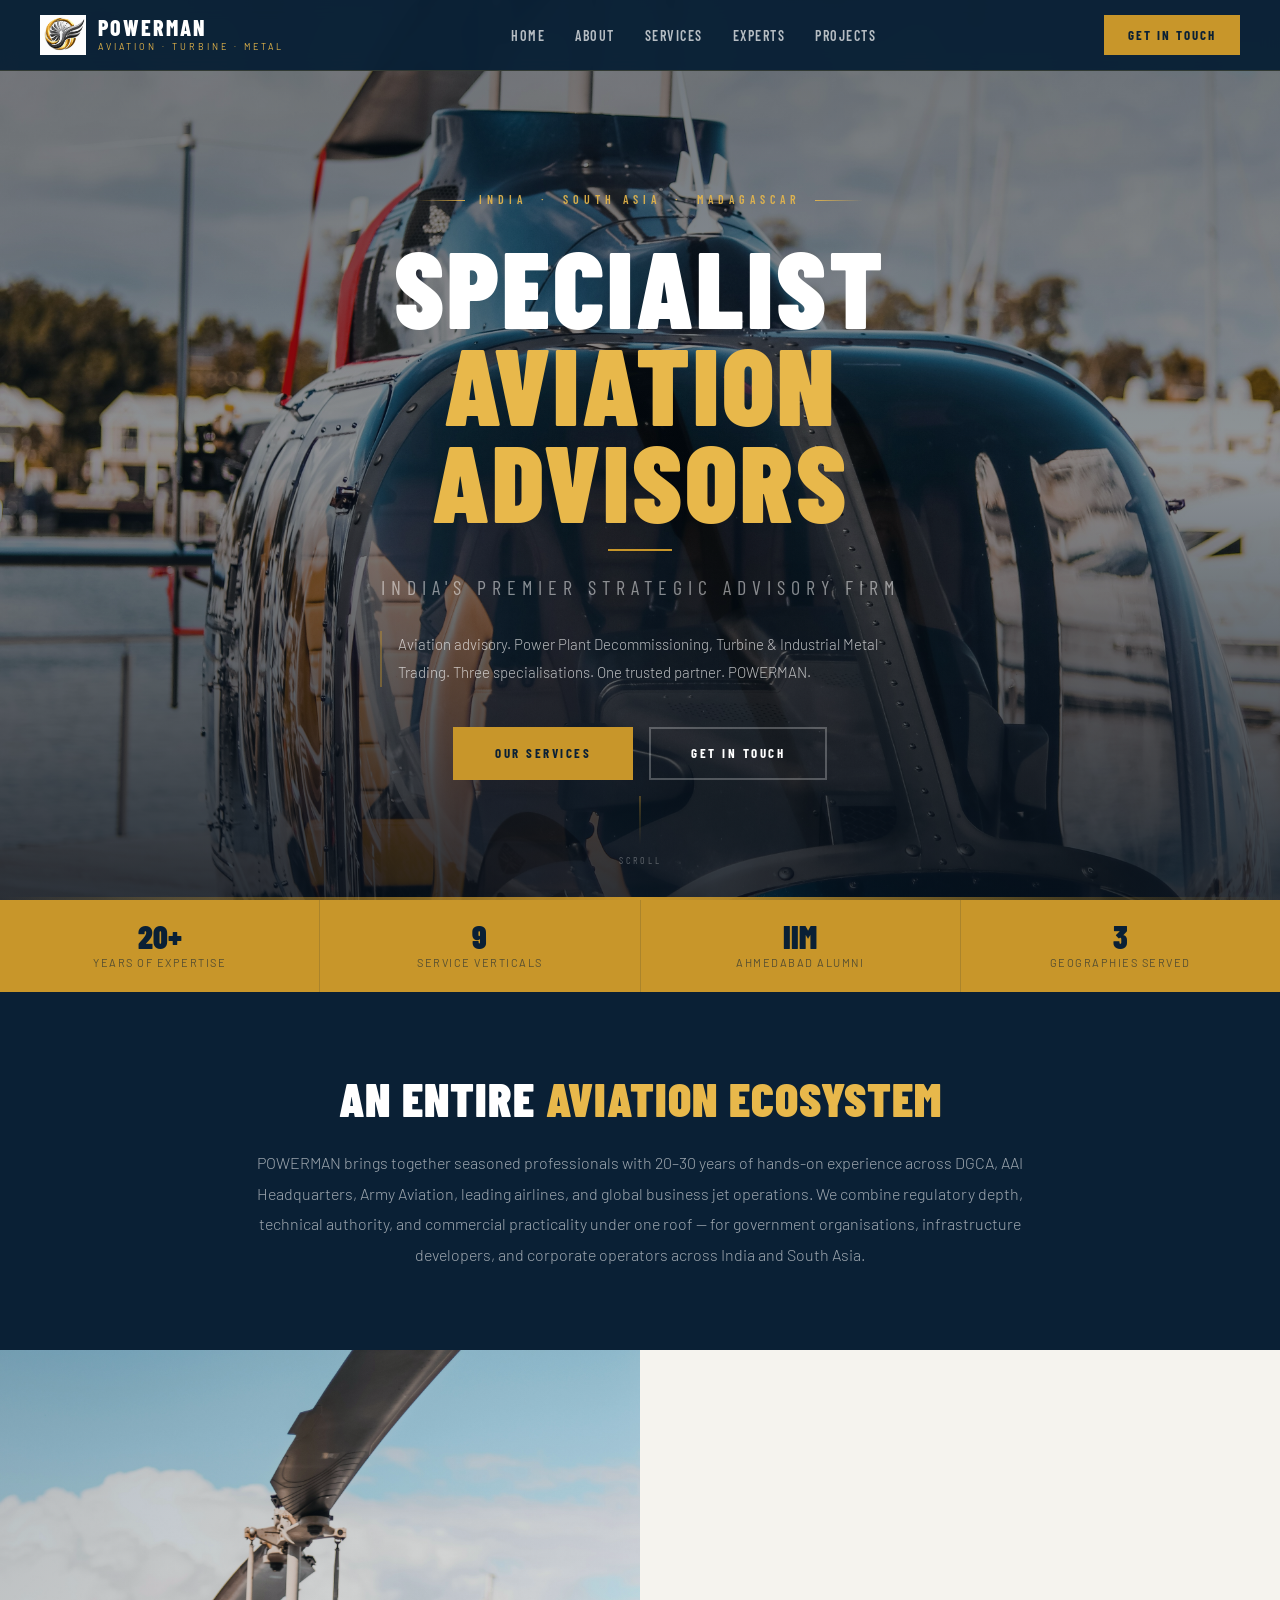
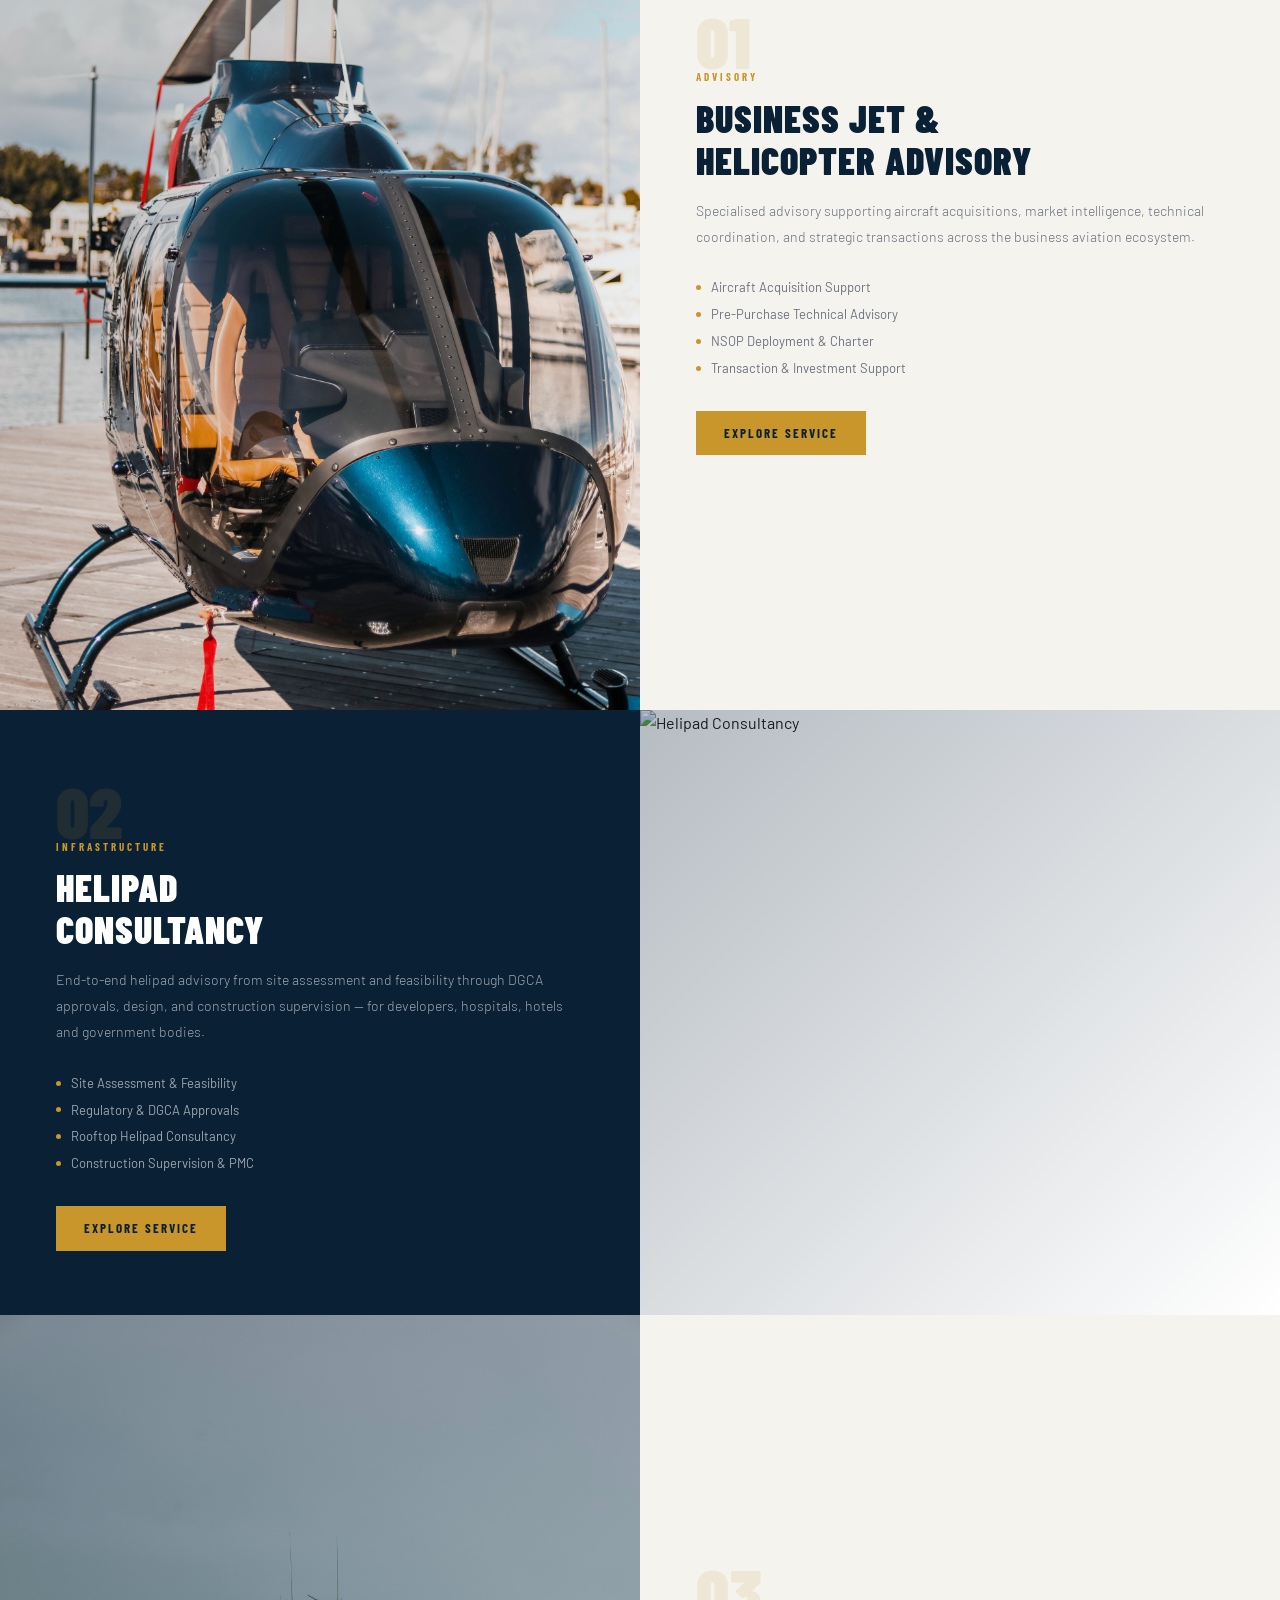
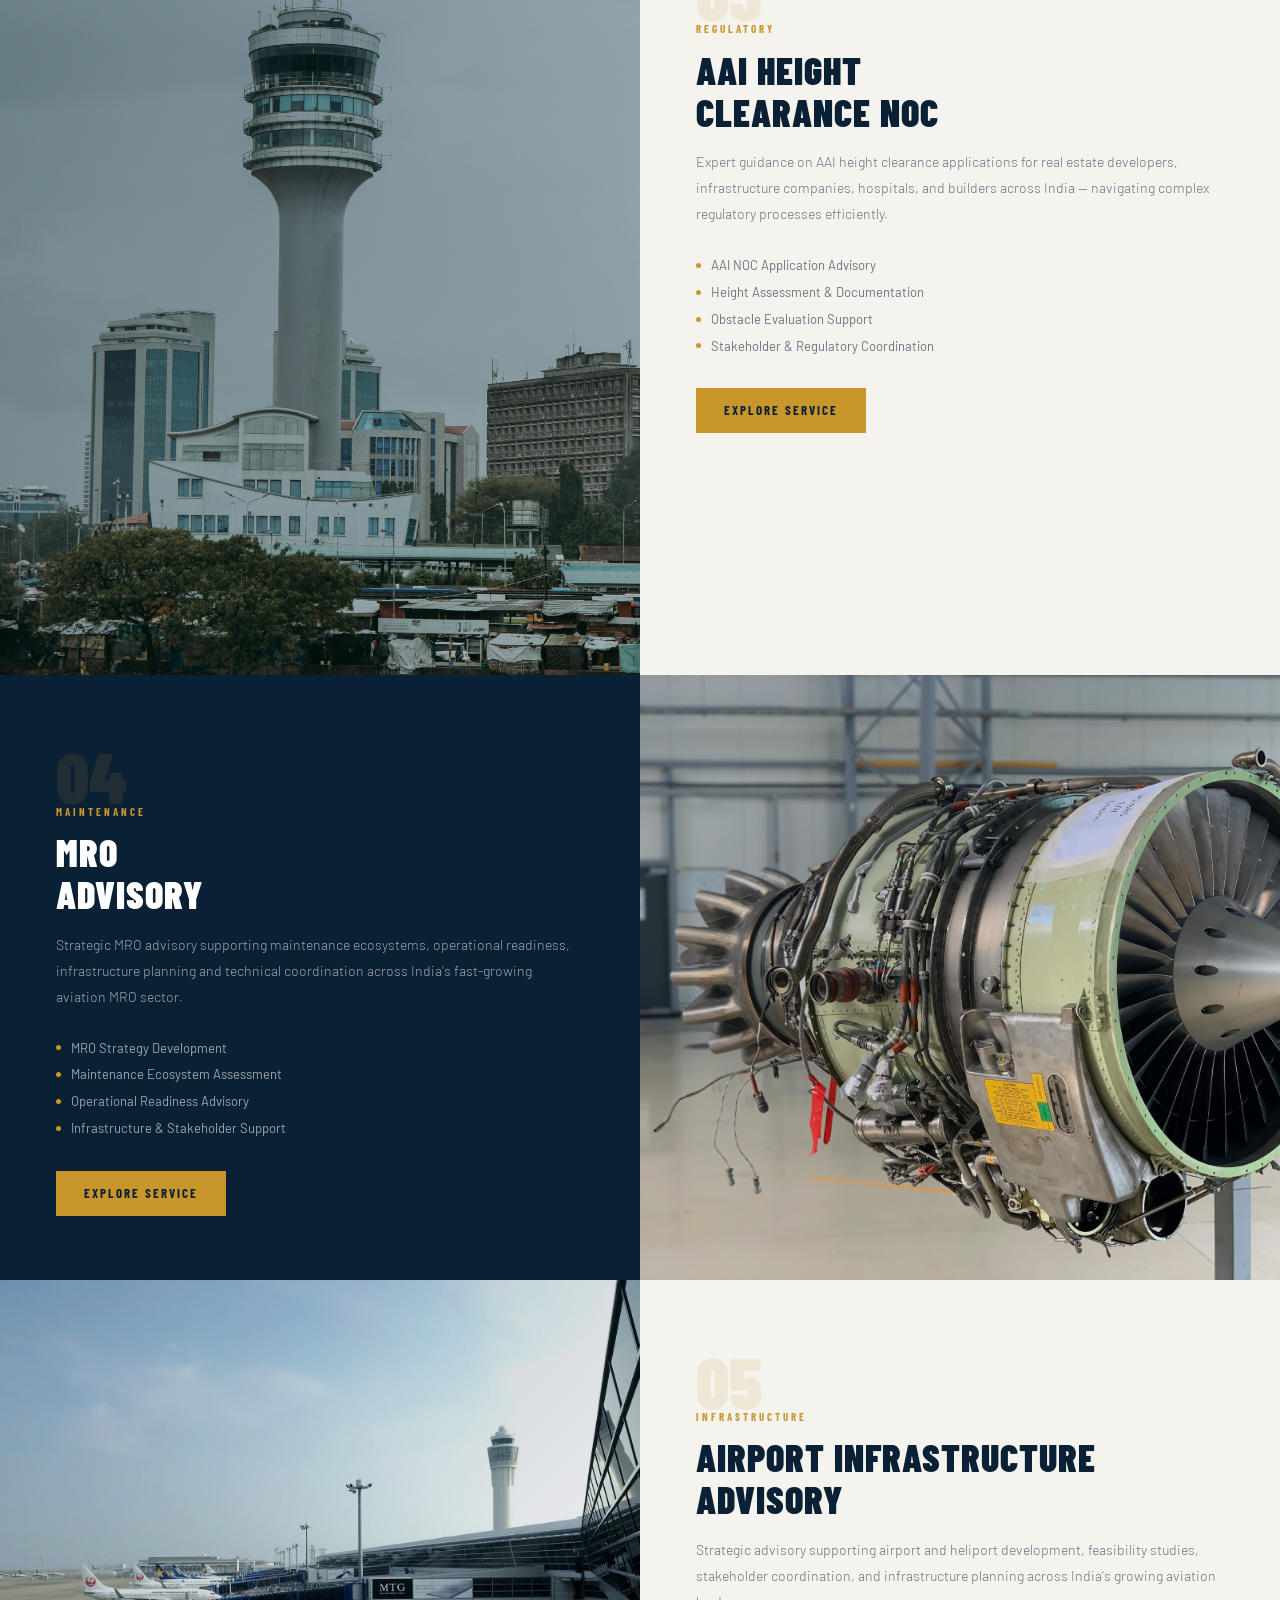
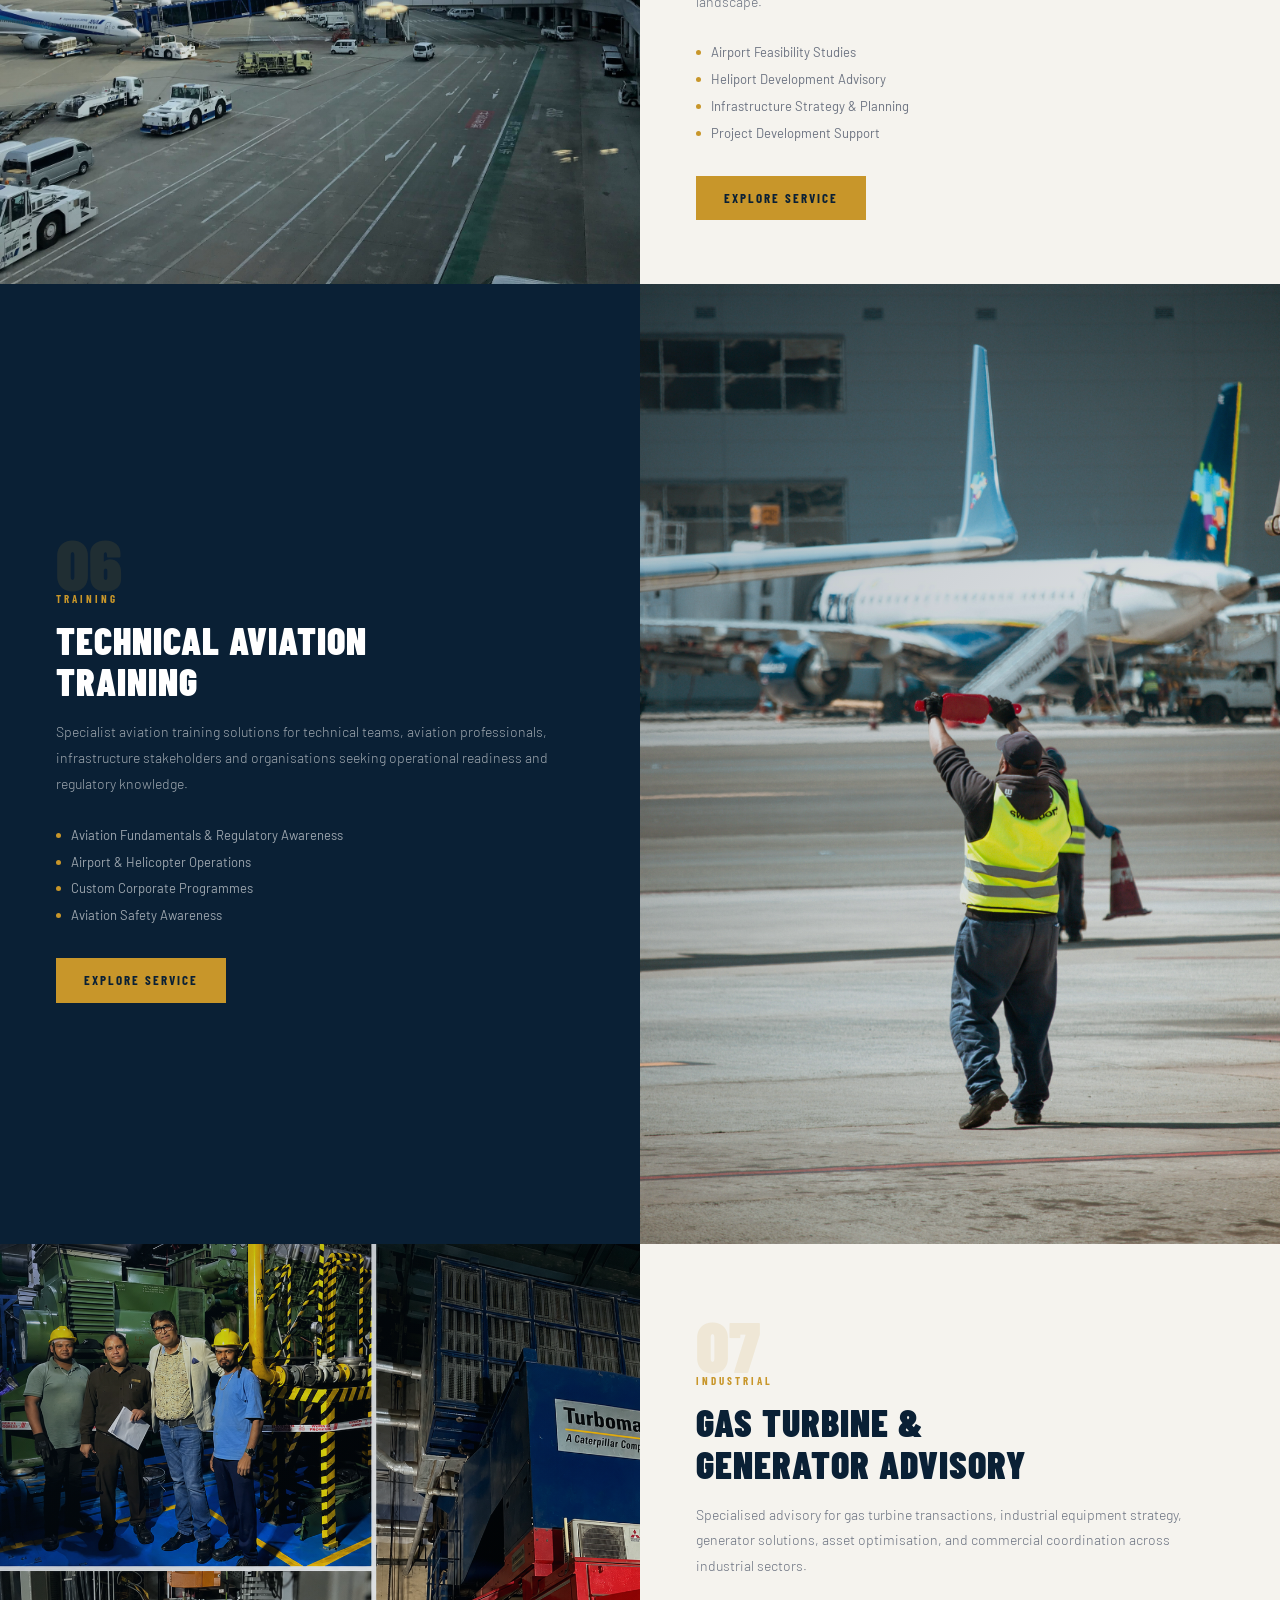
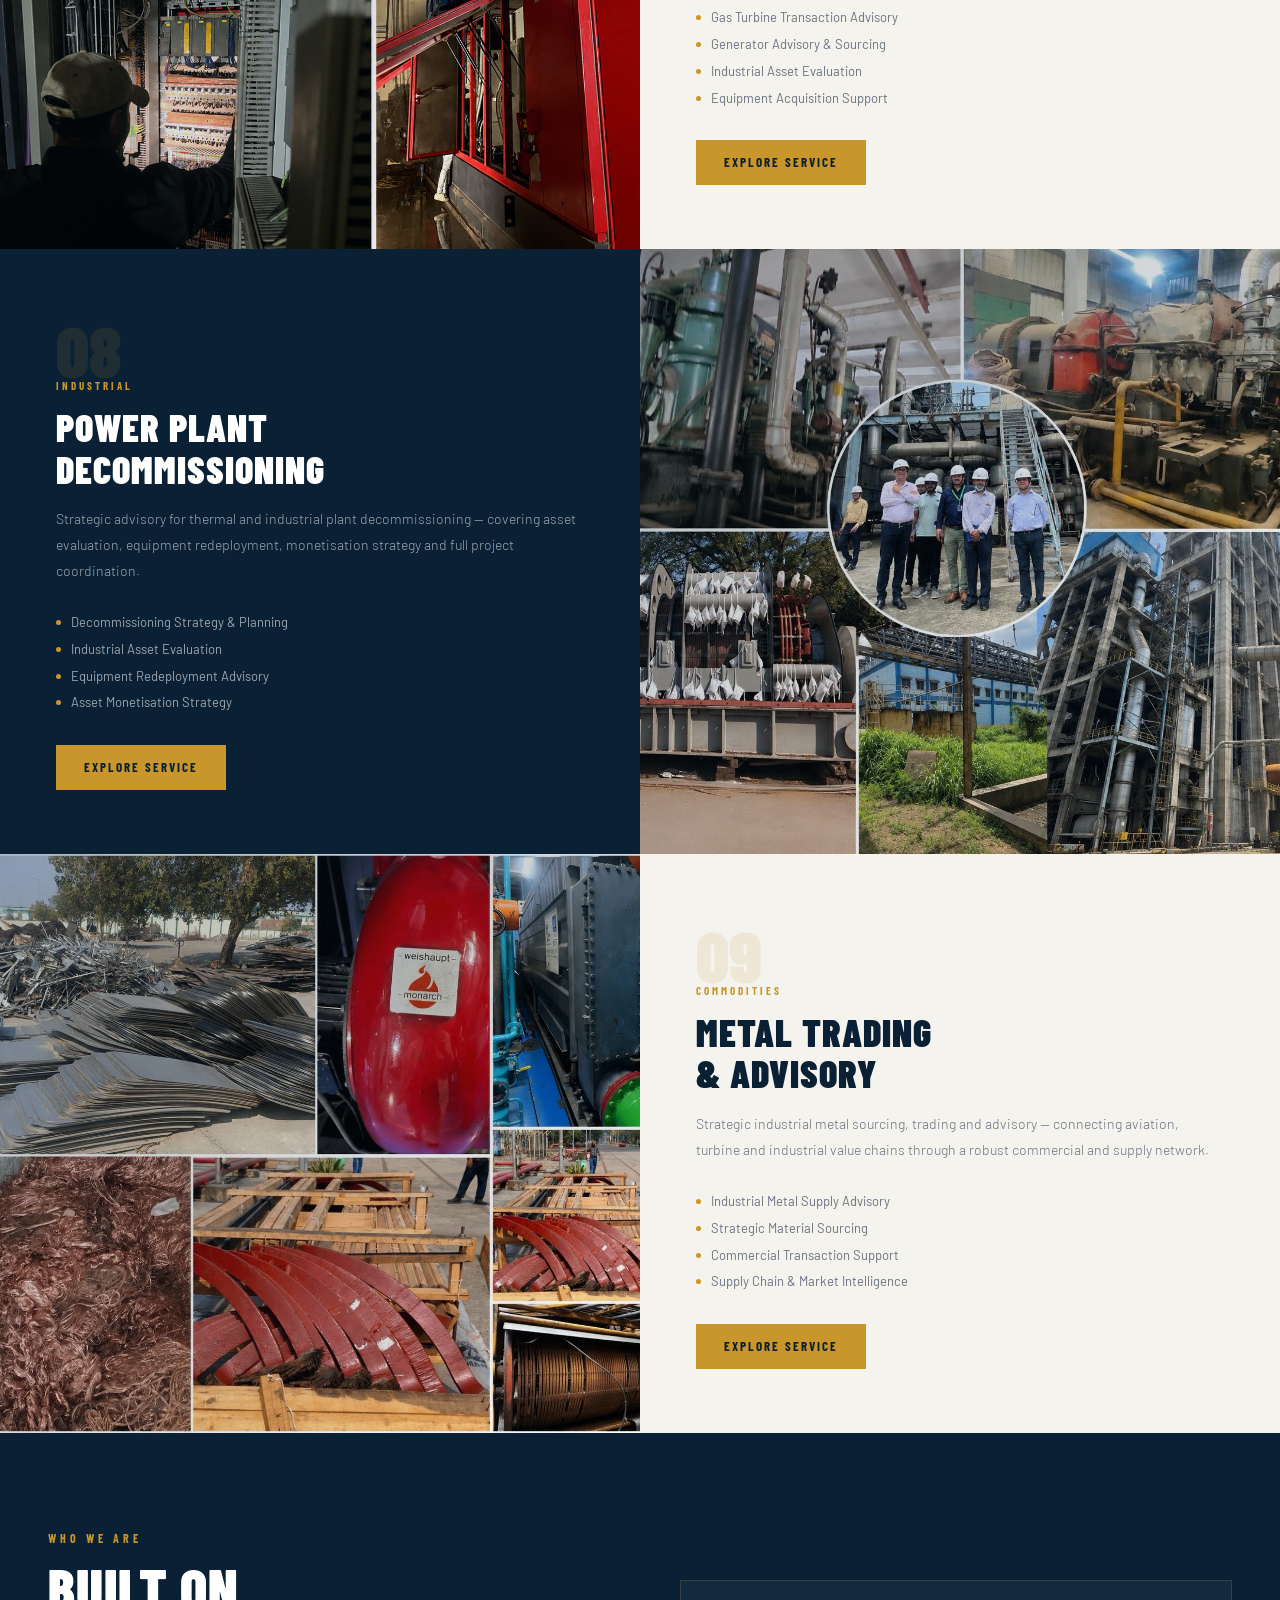
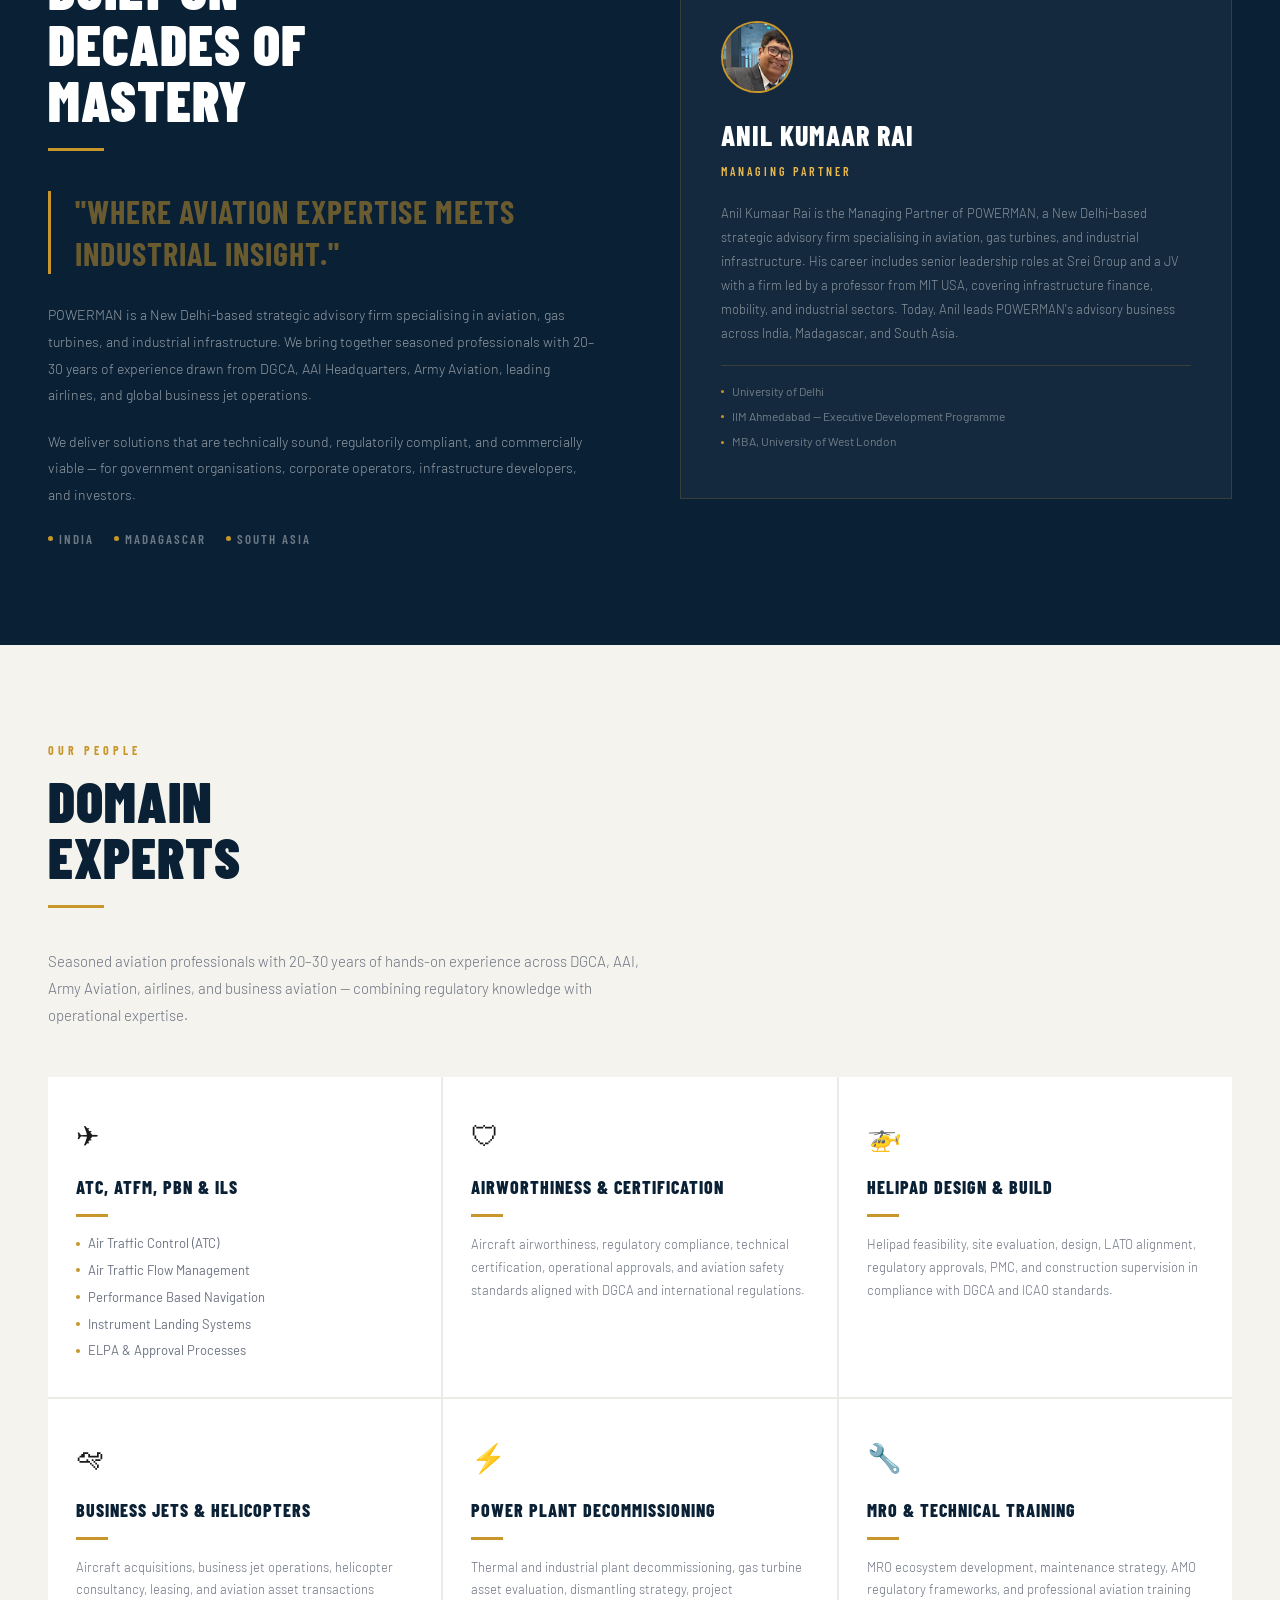
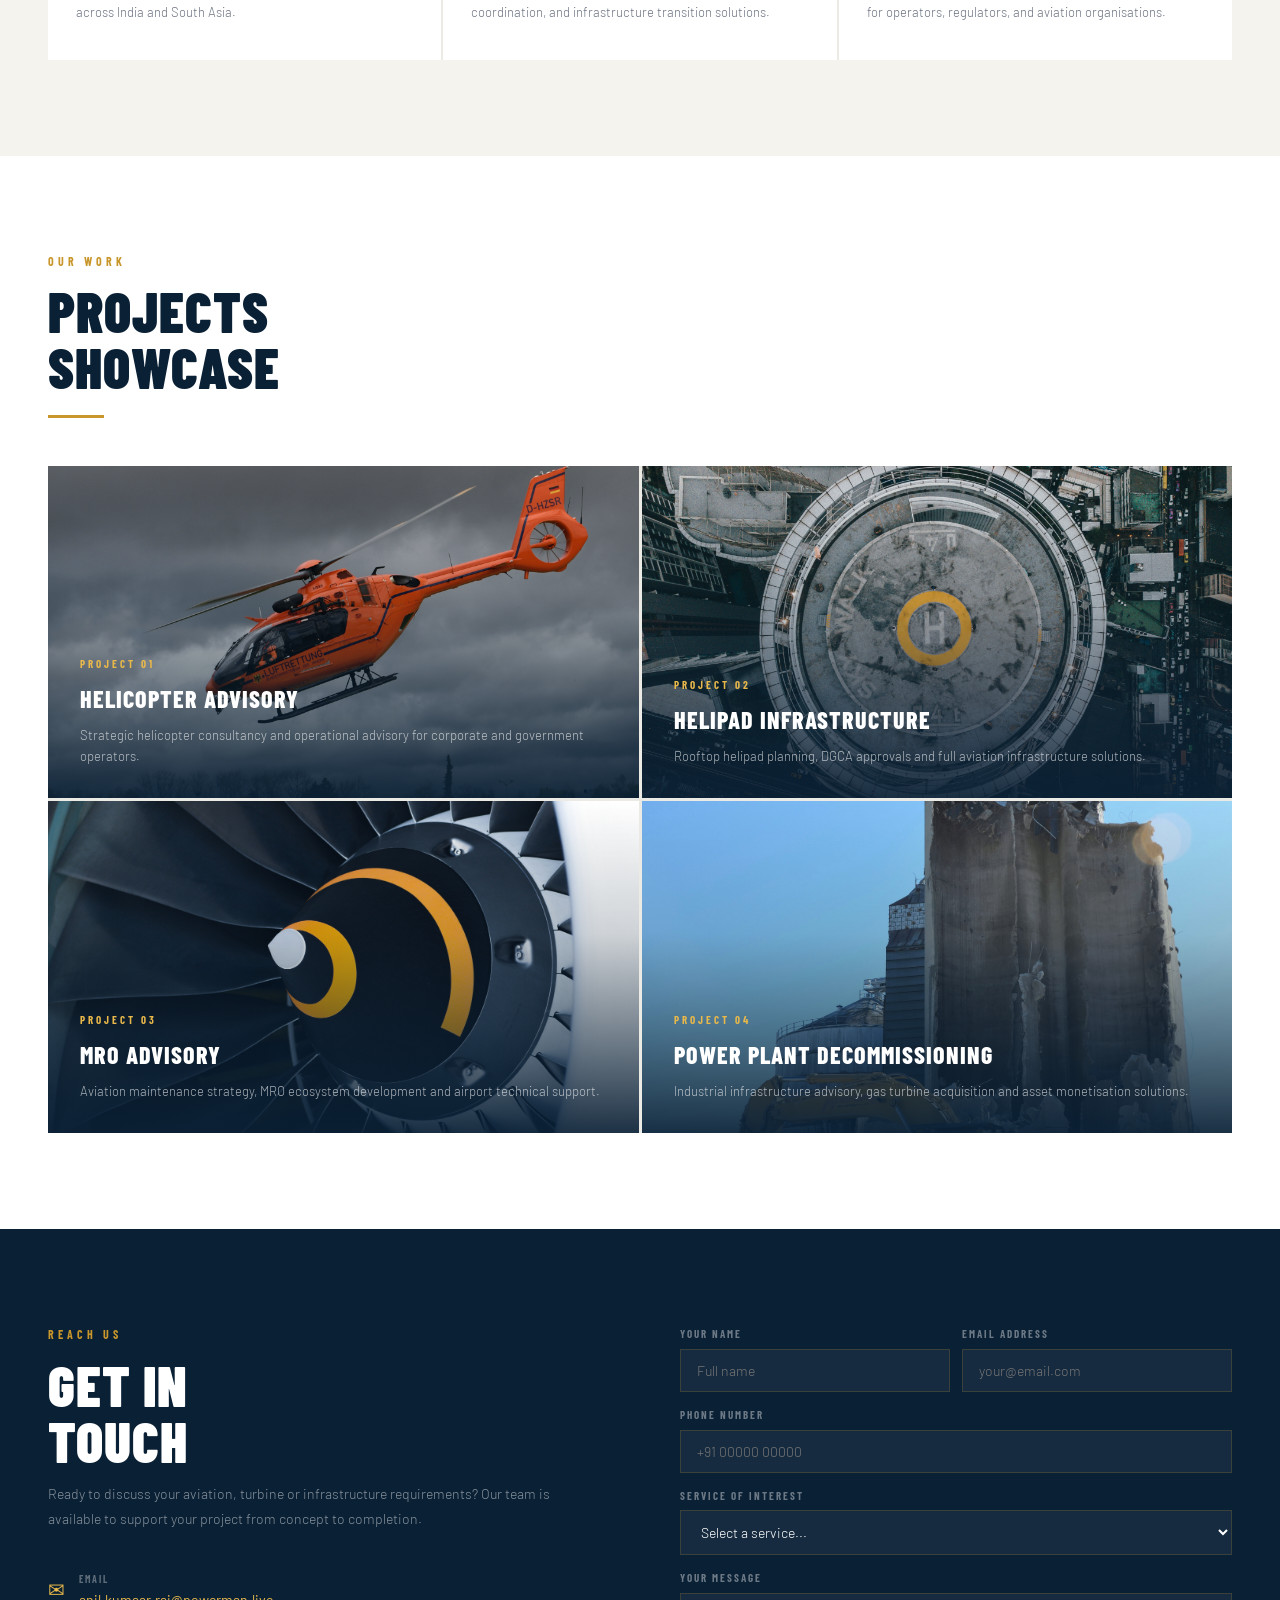
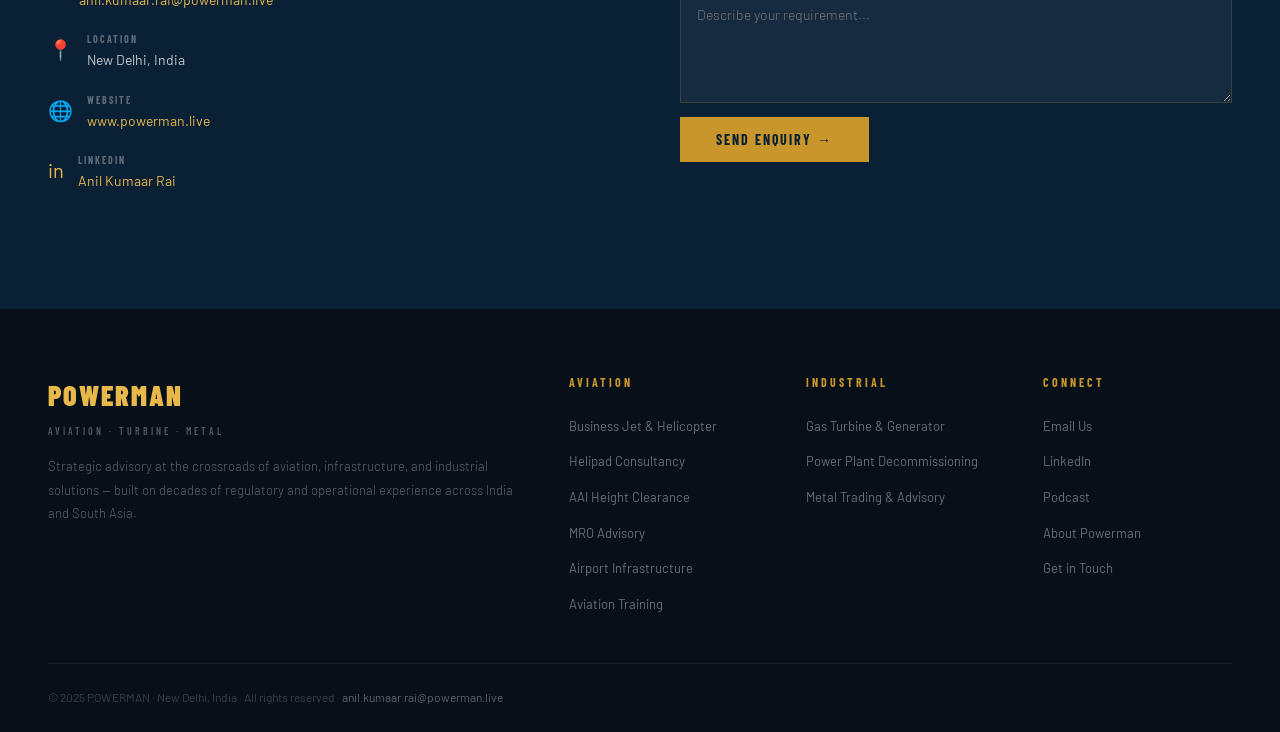
==== commit cfedfc6d: "Add files via upload" ====
--- a/index.html
+++ b/index.html
@@ -258,7 +258,7 @@
   <div class="hero-gold-line"></div>
   <div class="hero-content">
     <div class="hero-eyebrow">India &nbsp;·&nbsp; South Asia &nbsp;·&nbsp; Madagascar</div>
-    <h1 class="hero-h1">EXPERTS<span>DOING AVIATION</span></h1>
+    <h1 class="hero-h1">SPECIALIST<span>AVIATION ADVISORS</span></h1>
     <div class="hero-divider"></div>
     <div class="hero-h2">India's Premier Strategic Advisory Firm</div>
     <p class="hero-p">Aviation advisory. Power Plant Decommissioning, Turbine & Industrial Metal Trading. Three specialisations. One trusted partner. POWERMAN.</p>
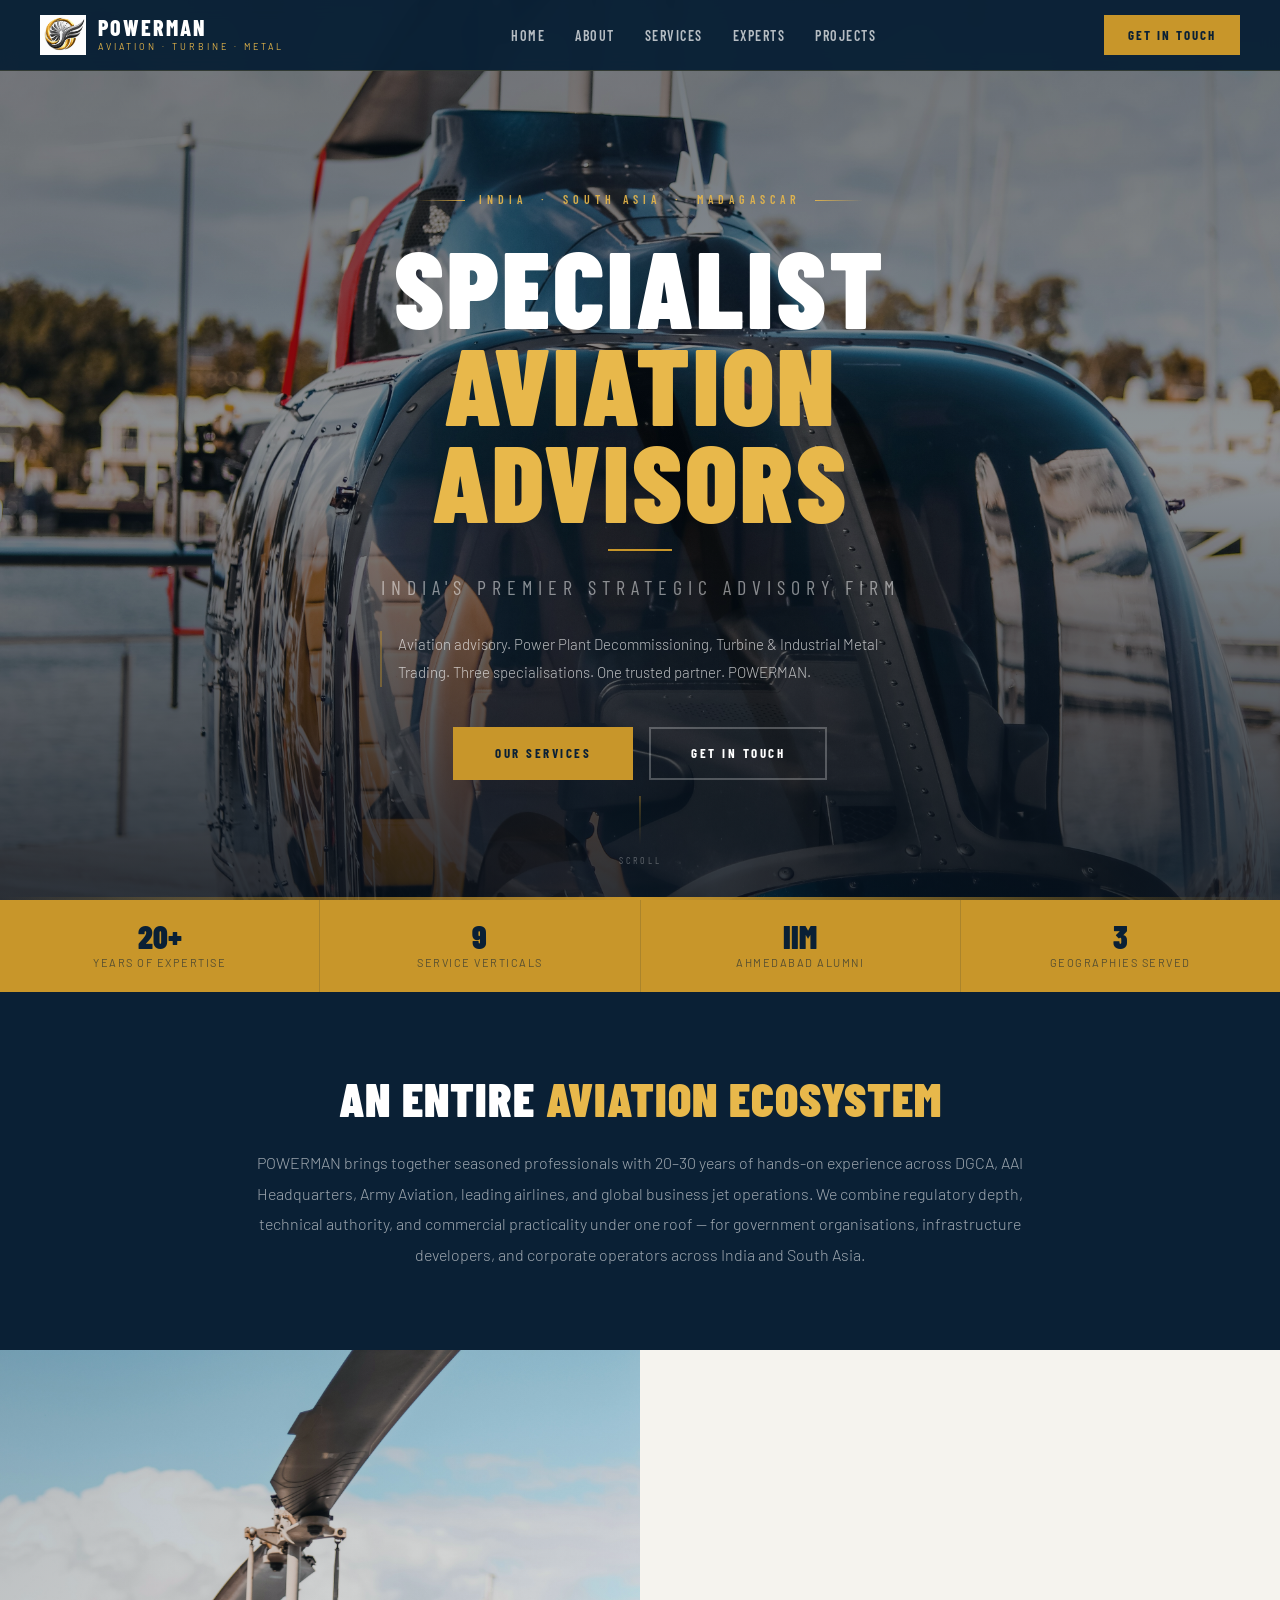
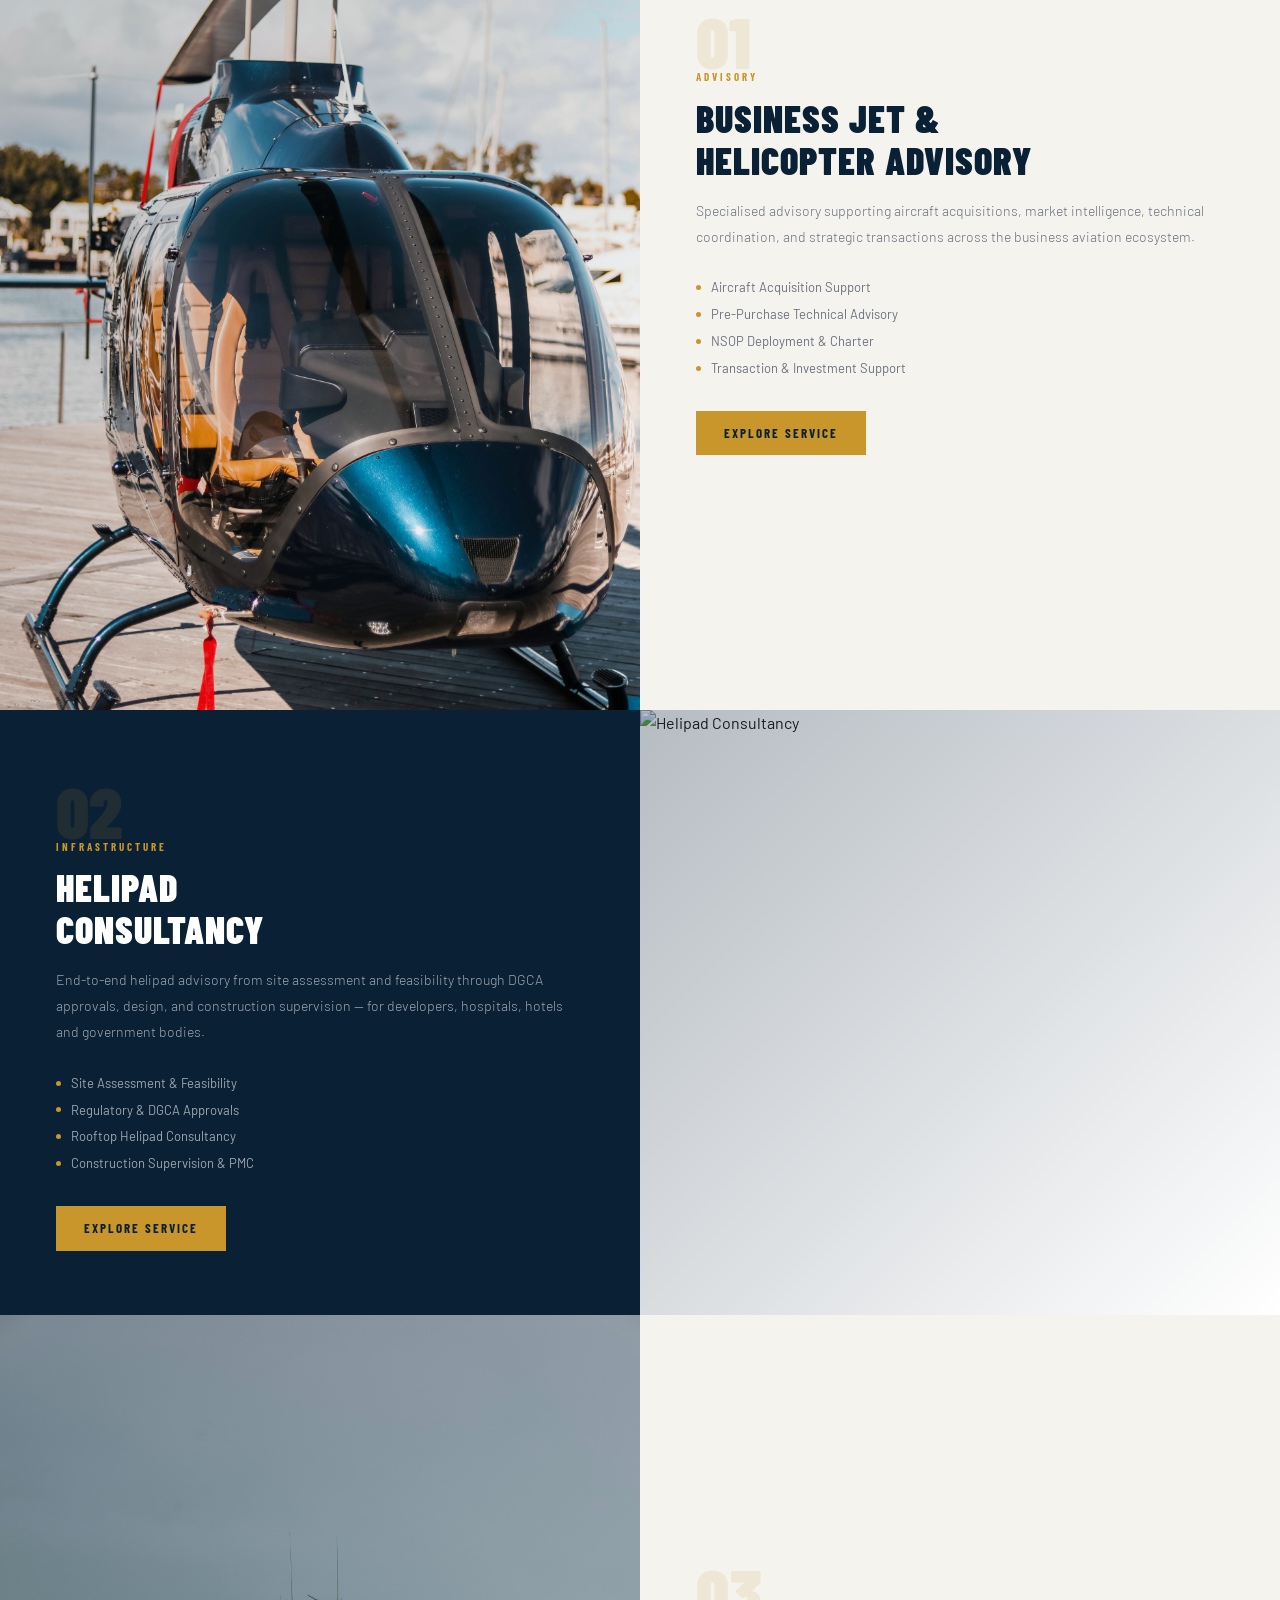
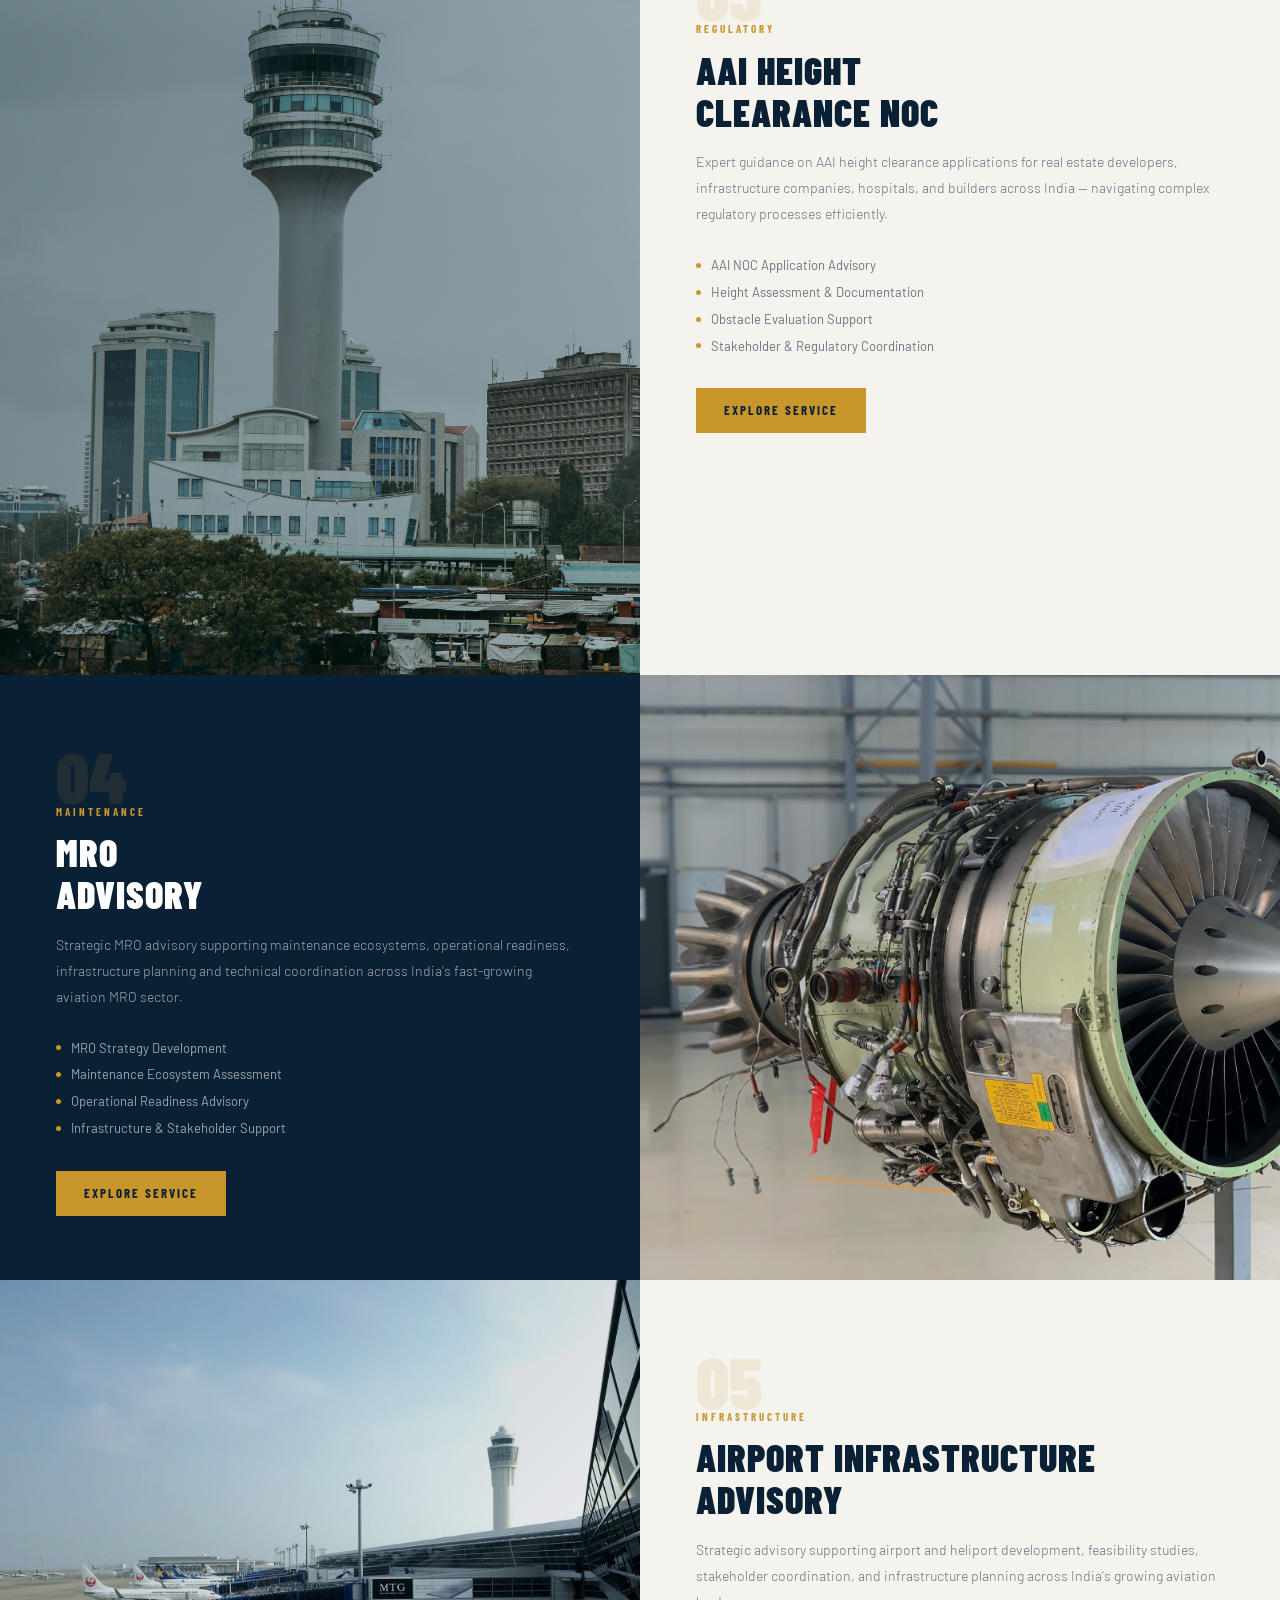
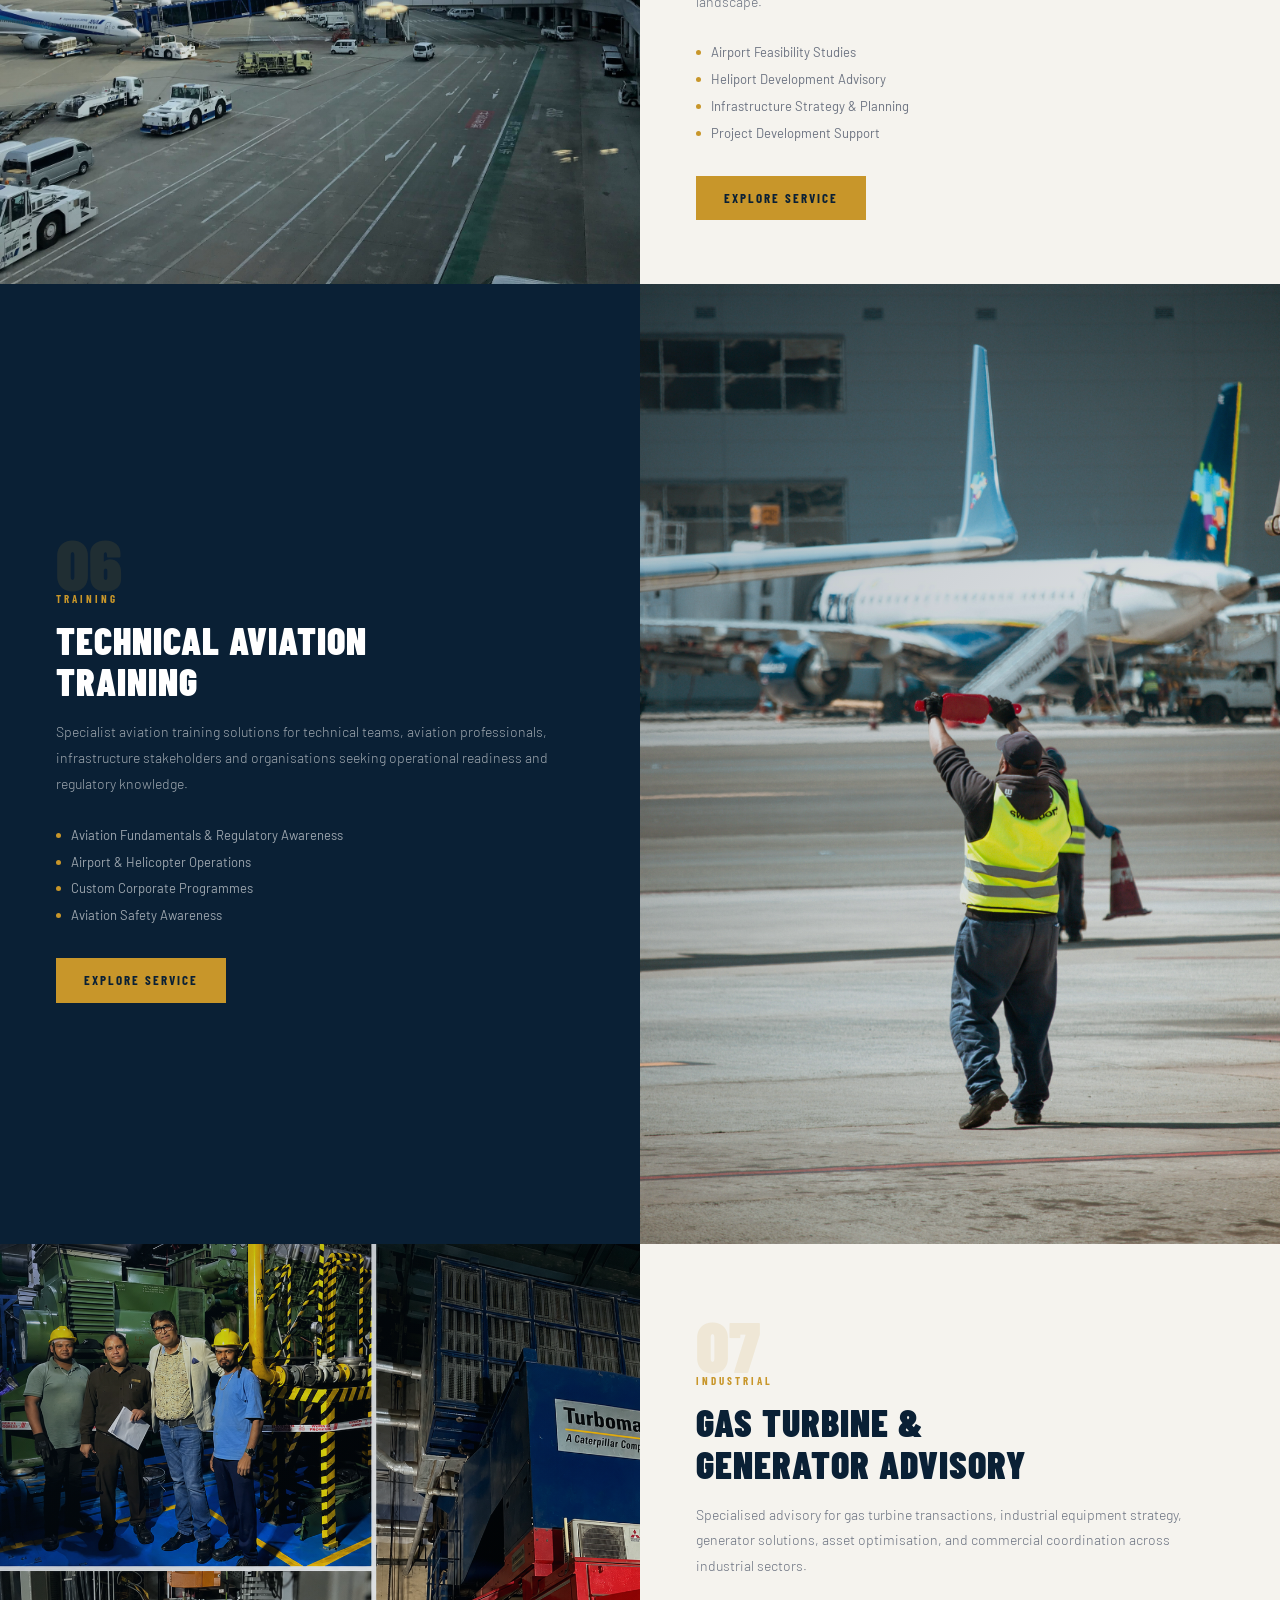
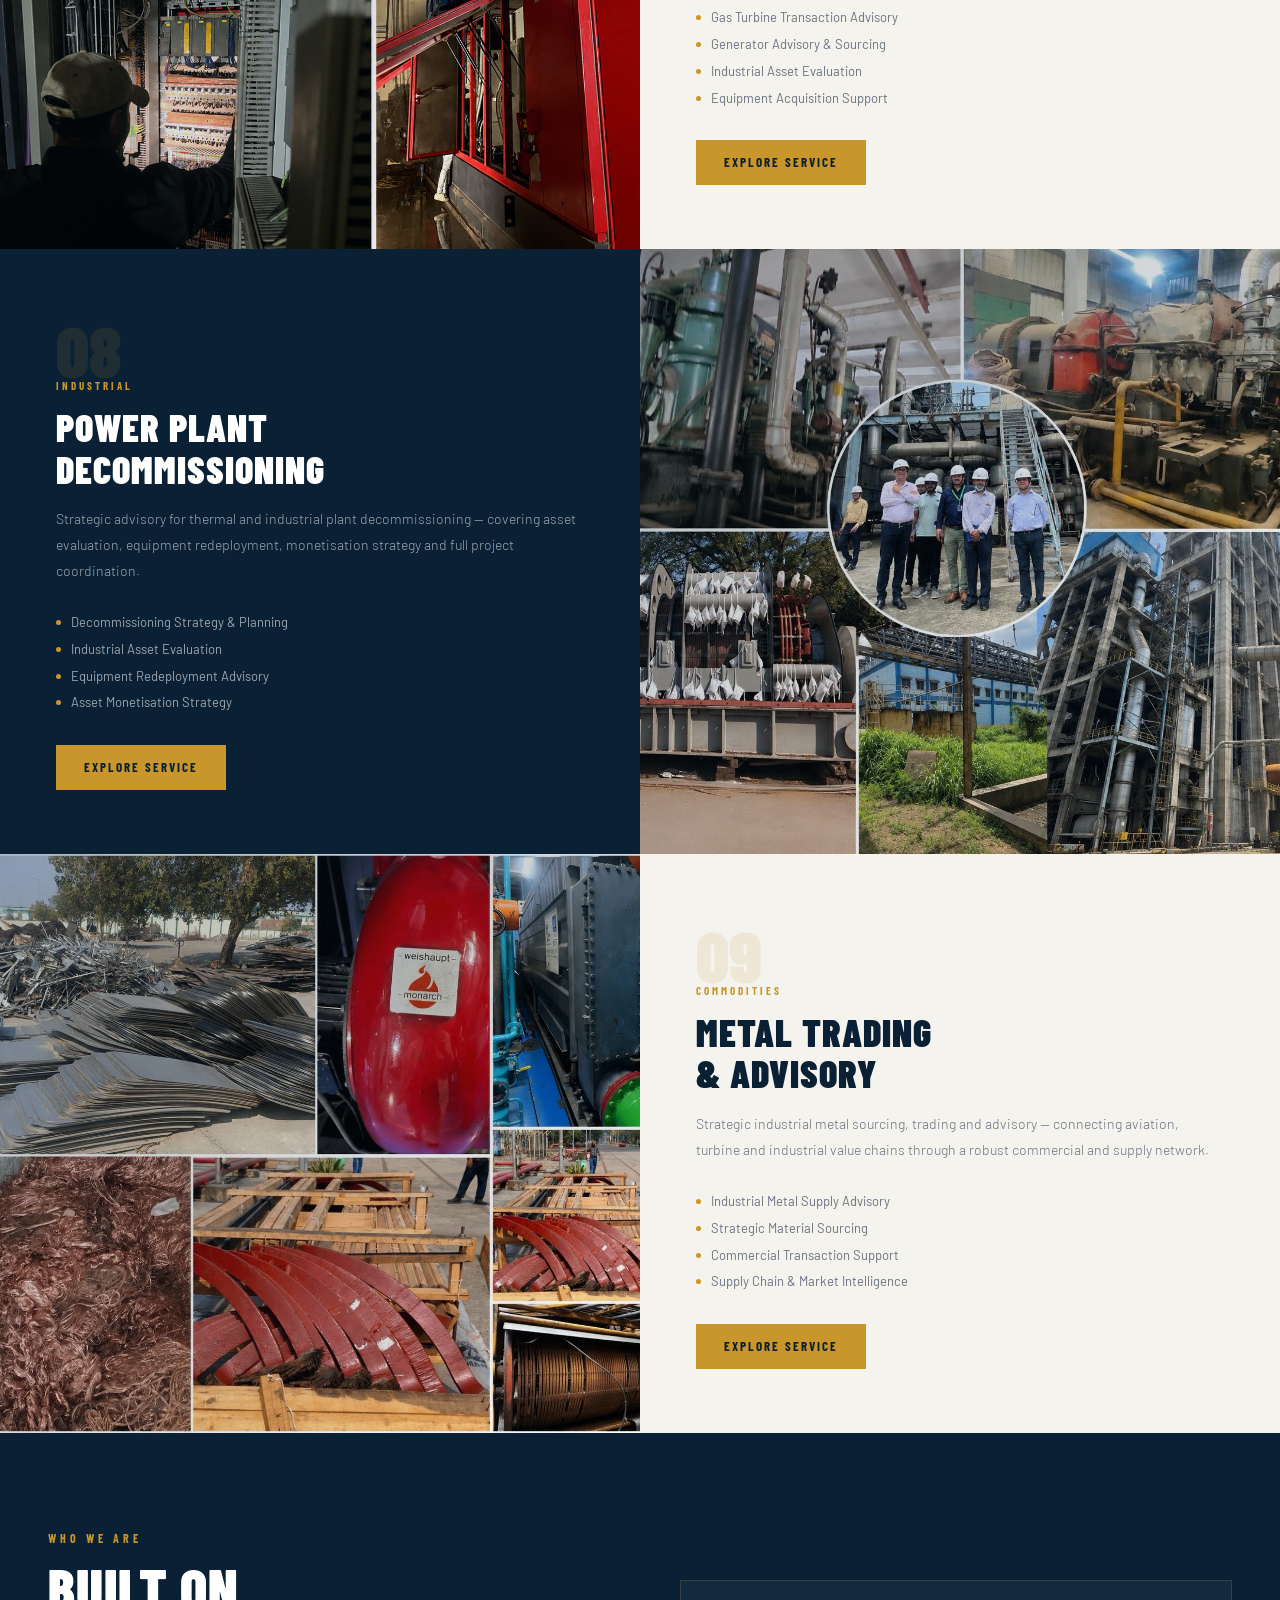
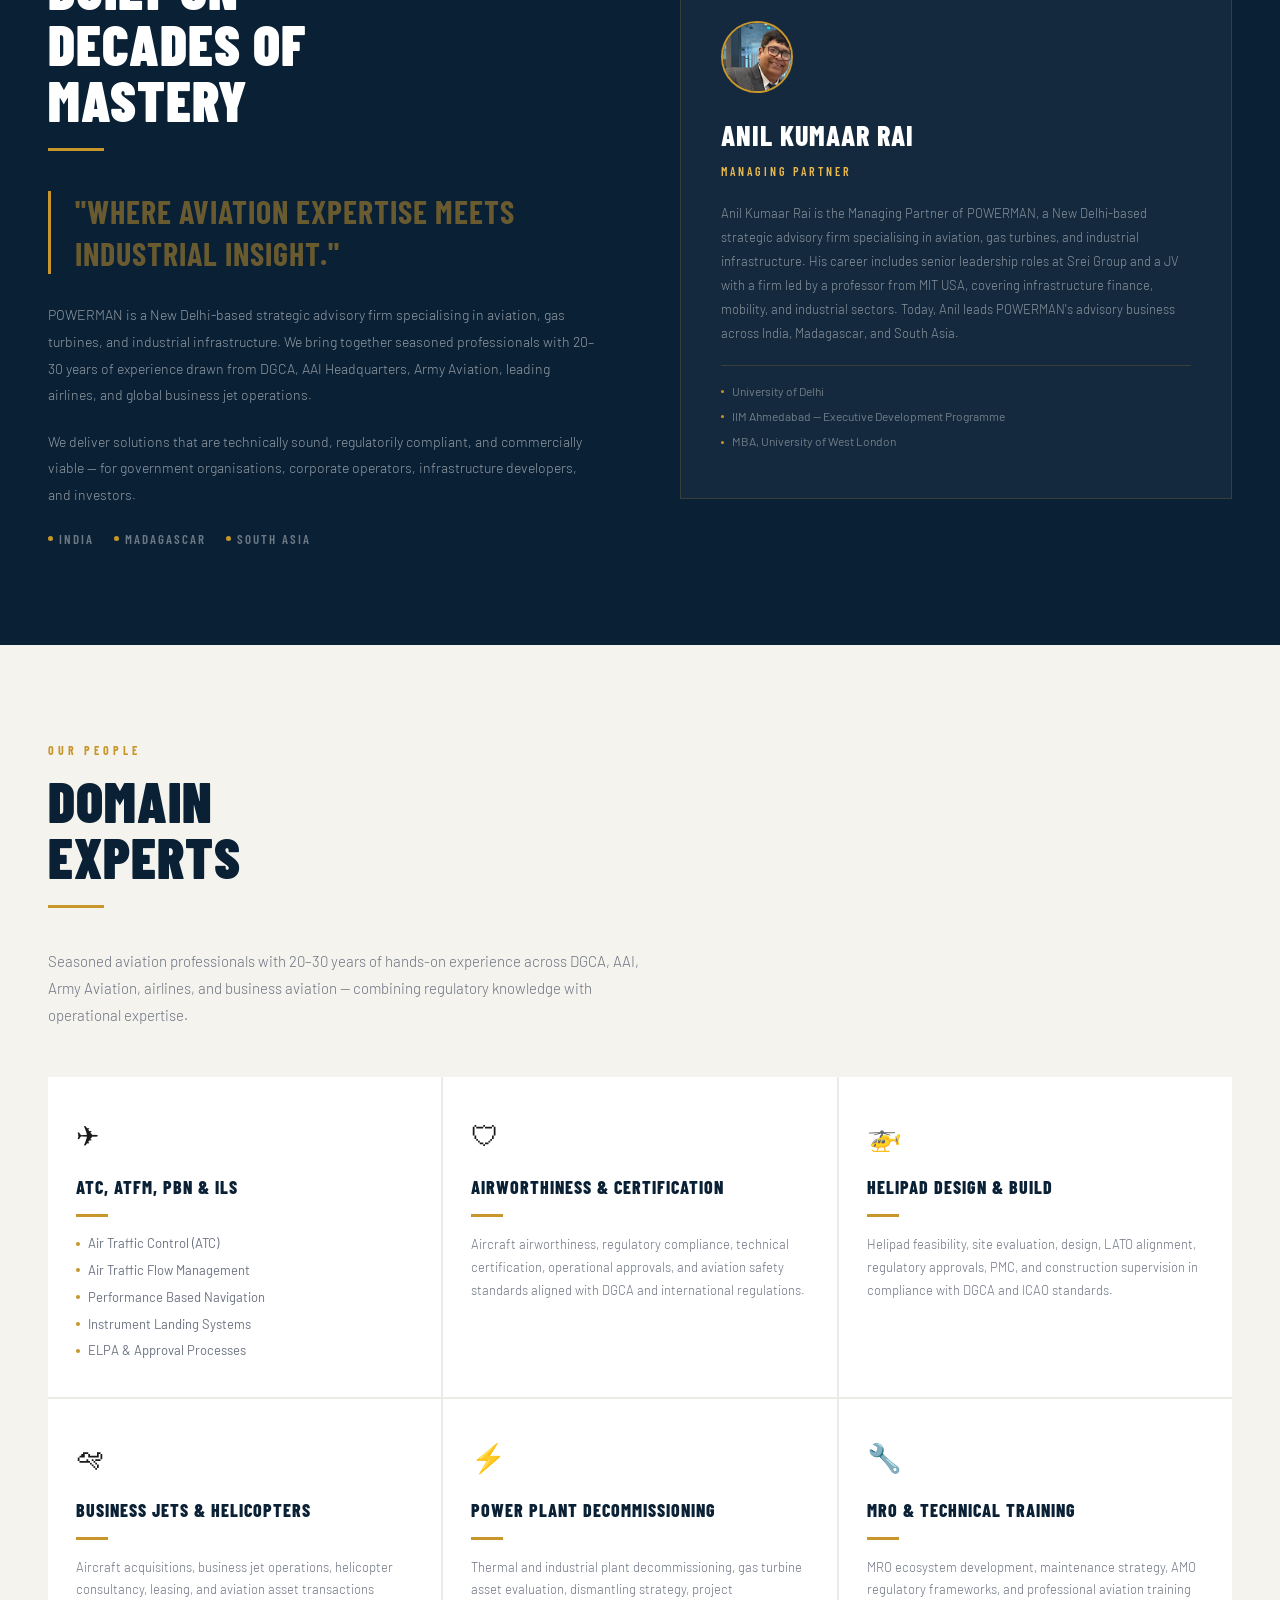
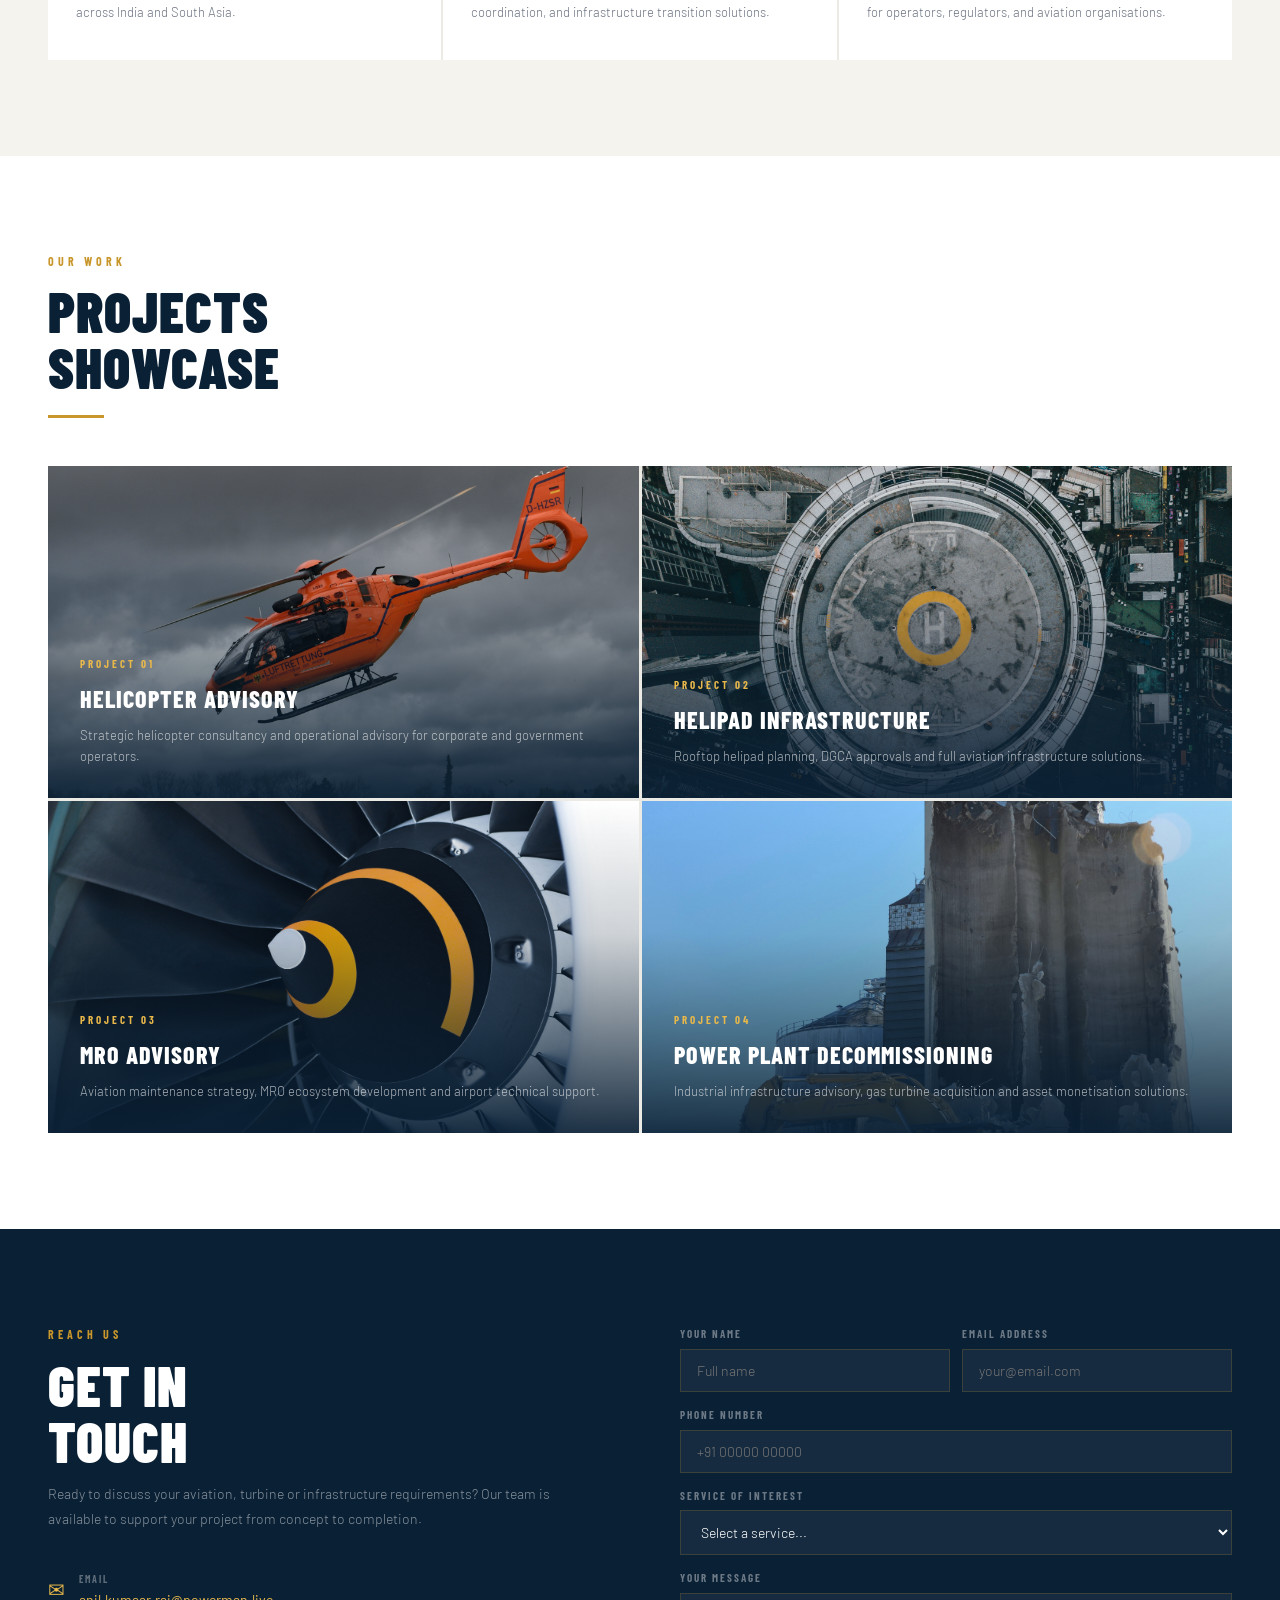
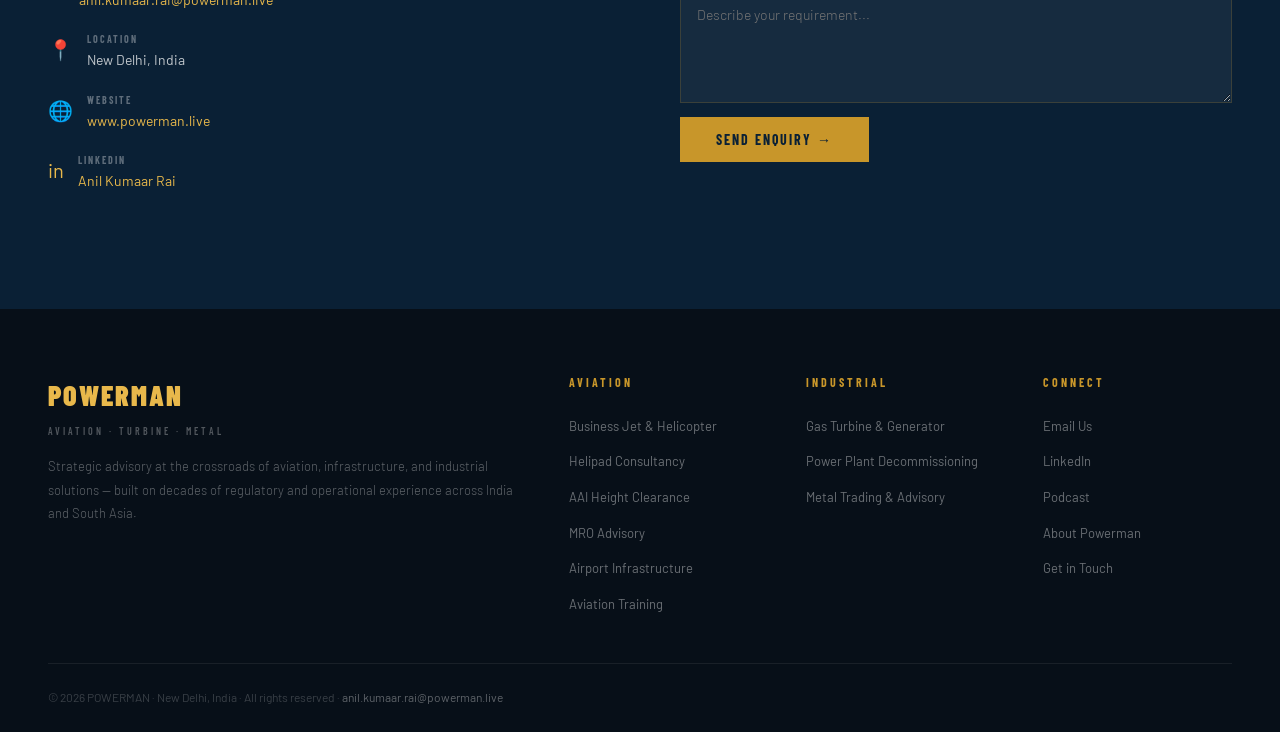
==== commit 2ded8ace: "Add files via upload" ====
--- a/index.html
+++ b/index.html
@@ -258,7 +258,7 @@
   <div class="hero-gold-line"></div>
   <div class="hero-content">
     <div class="hero-eyebrow">India &nbsp;·&nbsp; South Asia &nbsp;·&nbsp; Madagascar</div>
-    <h1 class="hero-h1">SPECIALIST<span>AVIATION ADVISORS</span></h1>
+    <h1 class="hero-h1">SPECIALIST<br><span>AVIATION ADVISORS</span></h1>
     <div class="hero-divider"></div>
     <div class="hero-h2">India's Premier Strategic Advisory Firm</div>
     <p class="hero-p">Aviation advisory. Power Plant Decommissioning, Turbine & Industrial Metal Trading. Three specialisations. One trusted partner. POWERMAN.</p>
@@ -709,7 +709,7 @@
       </div>
     </div>
     <div class="footer-bottom">
-      <div class="footer-copy">© 2025 POWERMAN · New Delhi, India · All rights reserved · <a href="mailto:anil.kumaar.rai@powerman.live">anil.kumaar.rai@powerman.live</a></div>
+      <div class="footer-copy">© 2026 POWERMAN · New Delhi, India · All rights reserved · <a href="mailto:anil.kumaar.rai@powerman.live">anil.kumaar.rai@powerman.live</a></div>
     </div>
   </div>
 </footer>
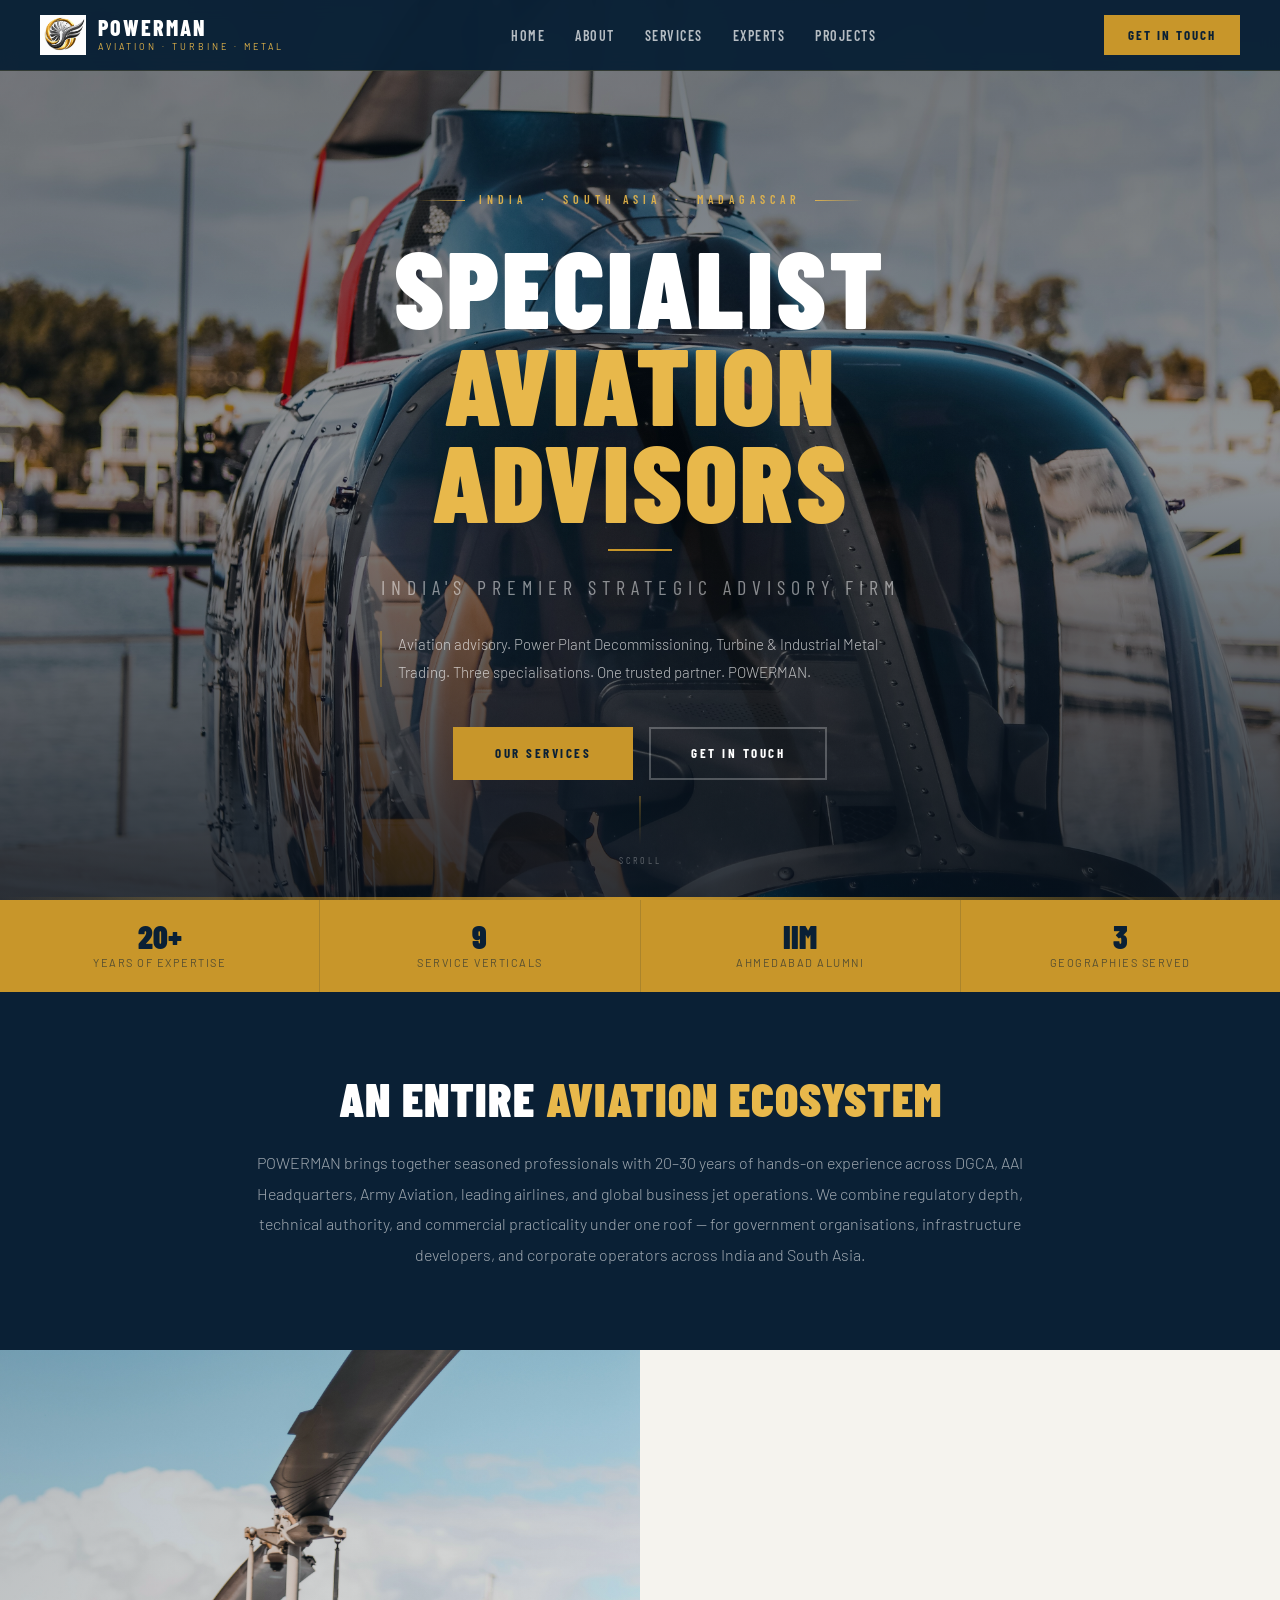
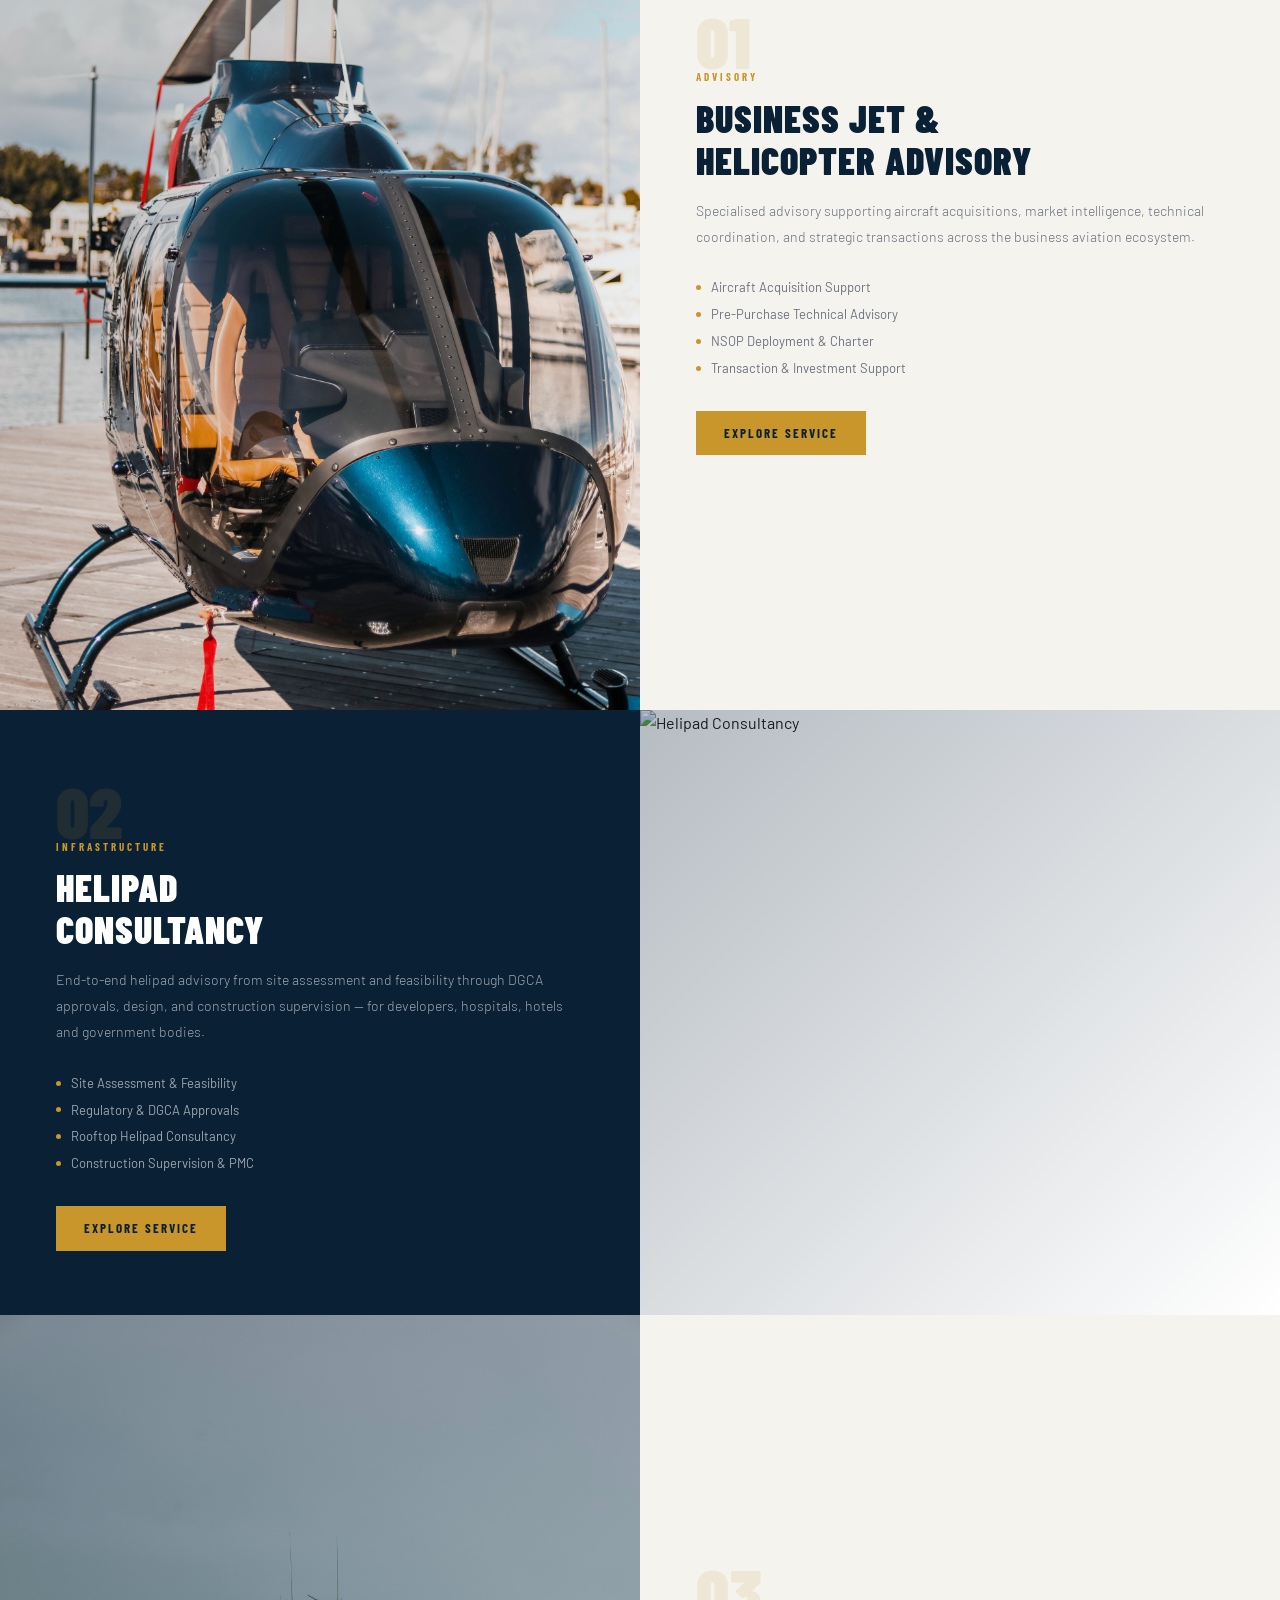
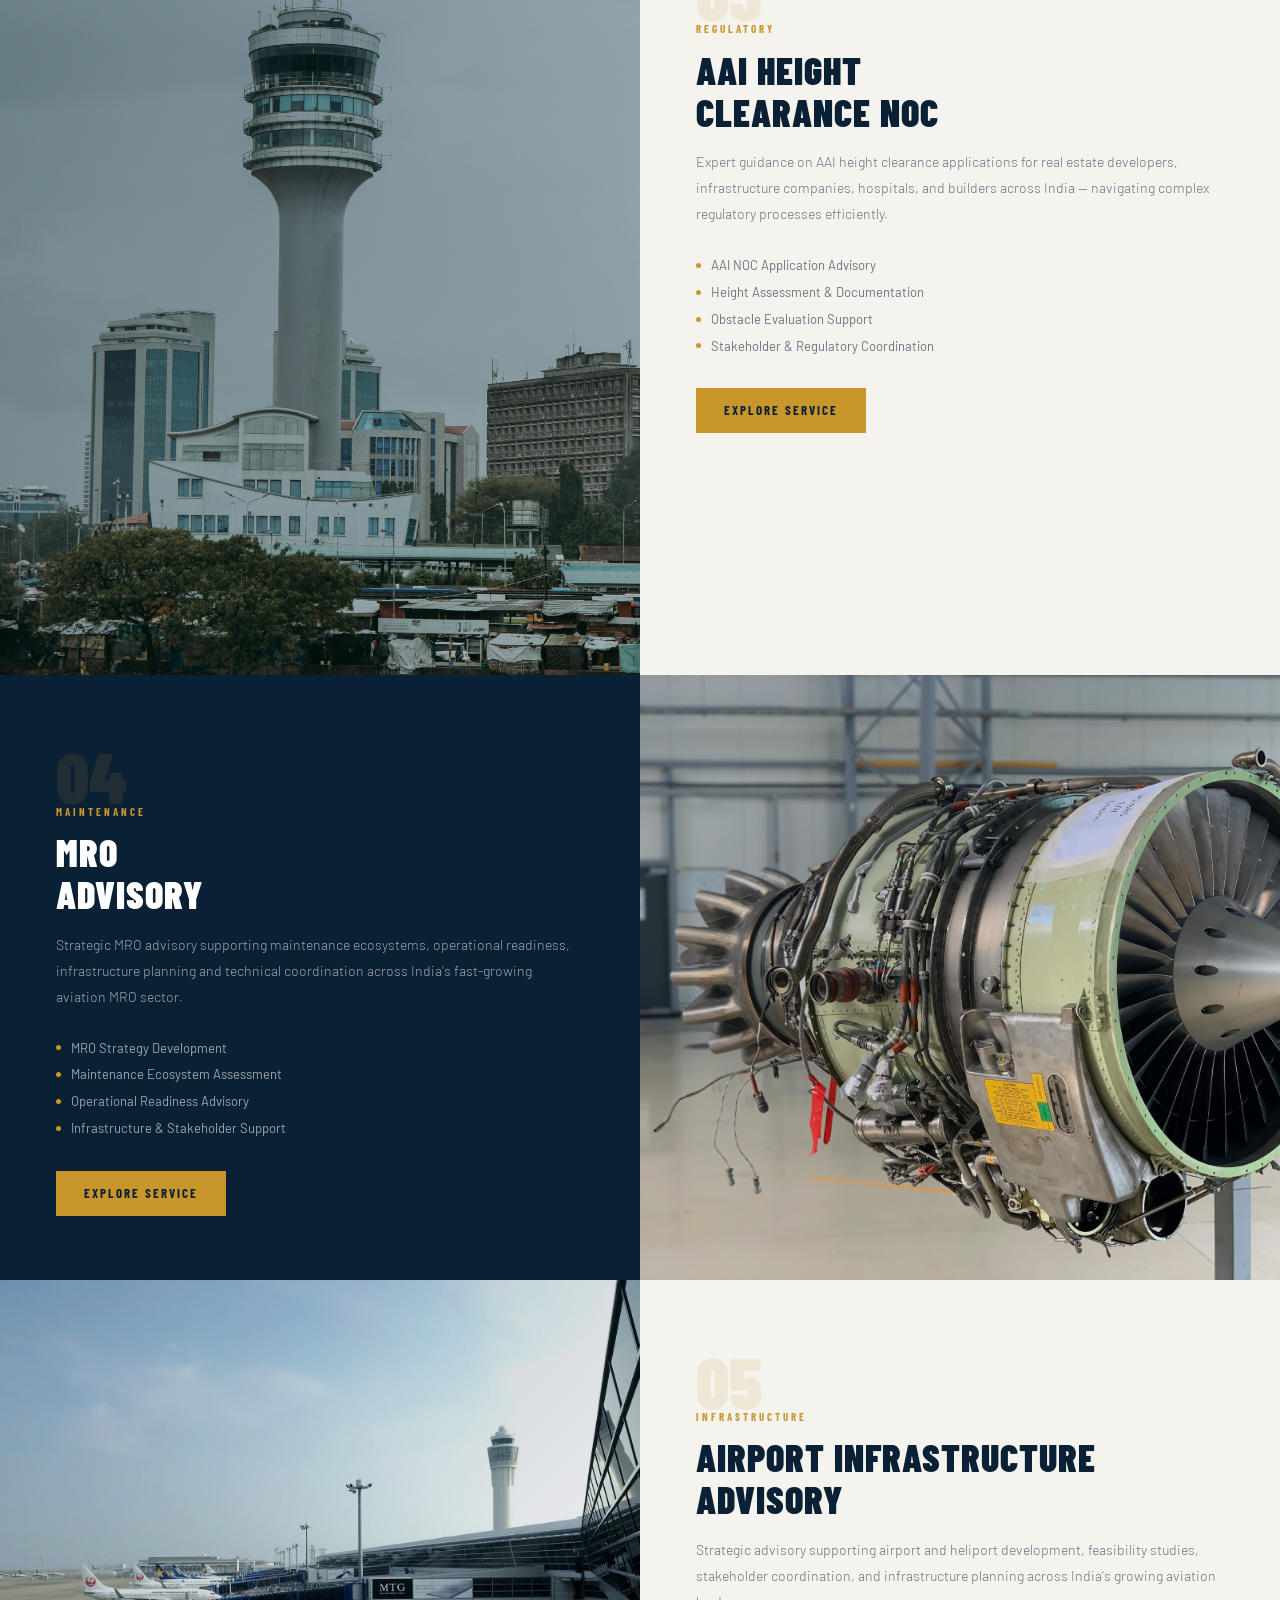
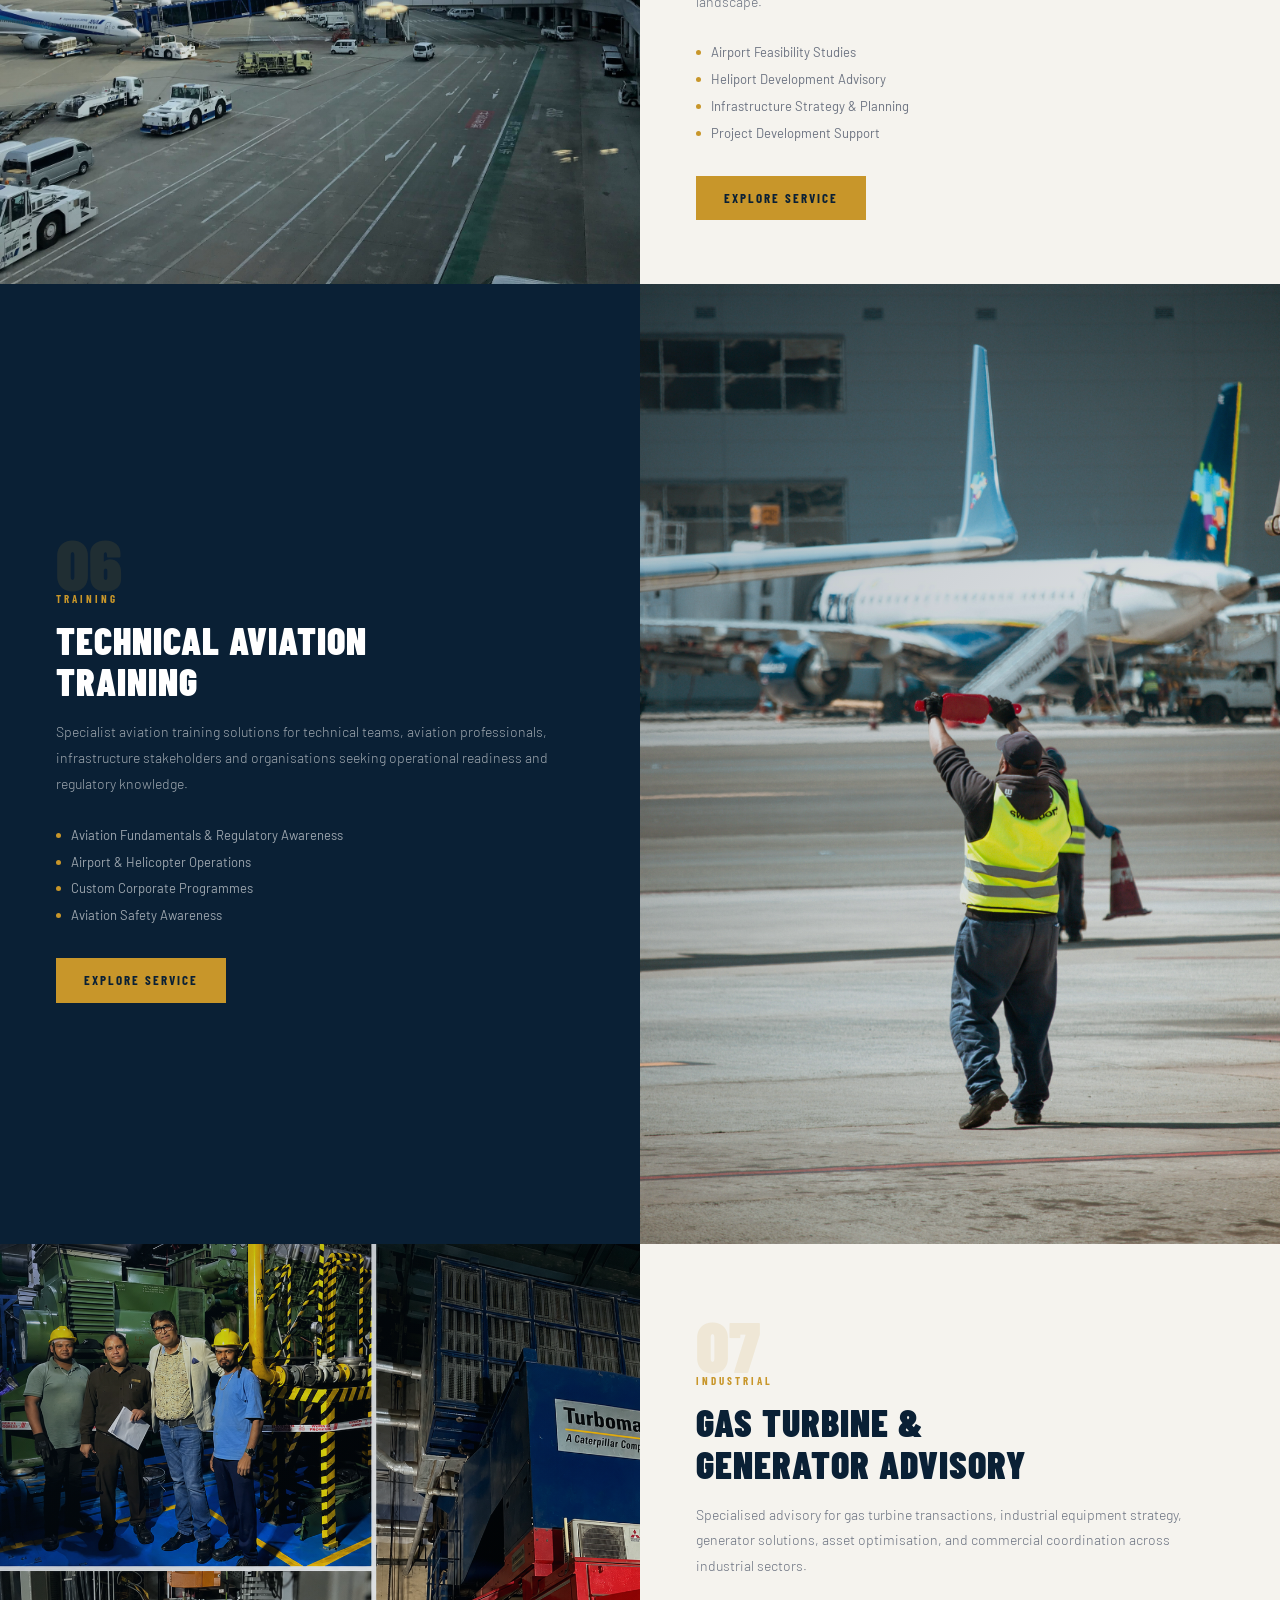
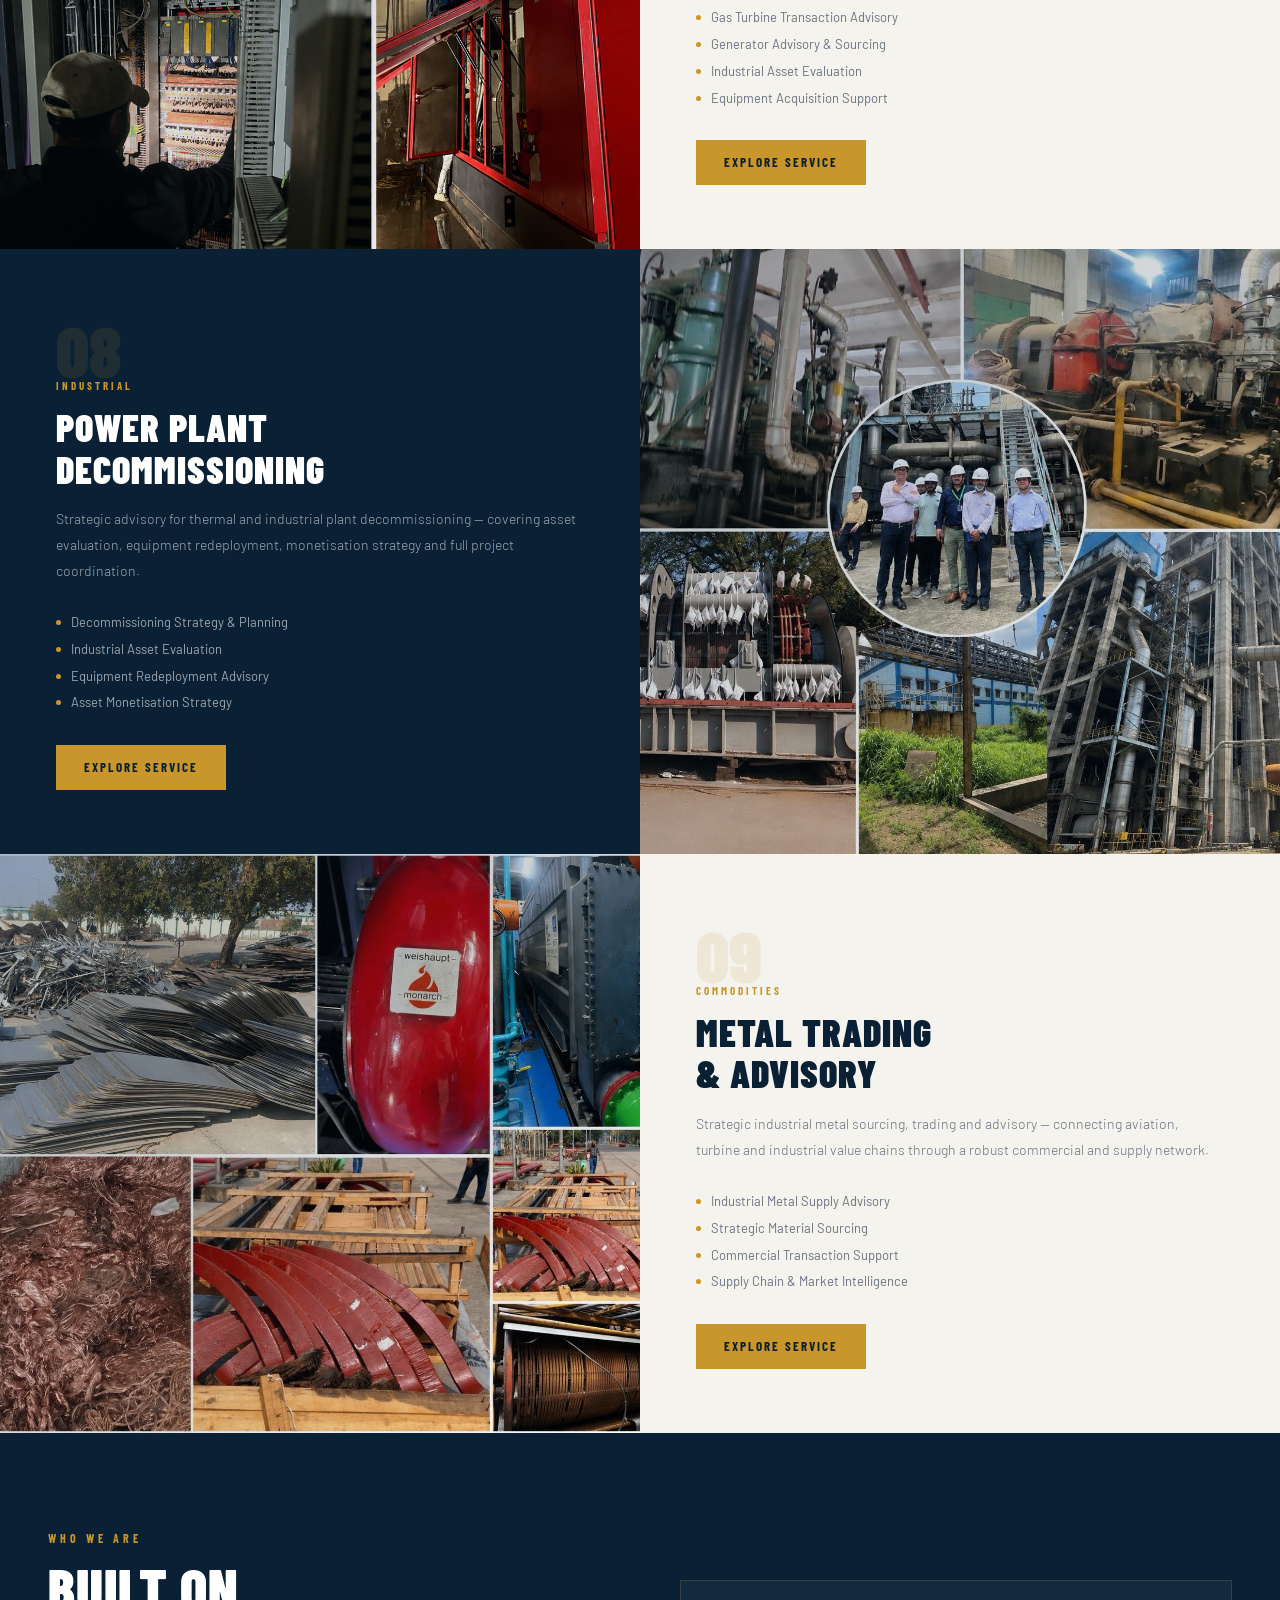
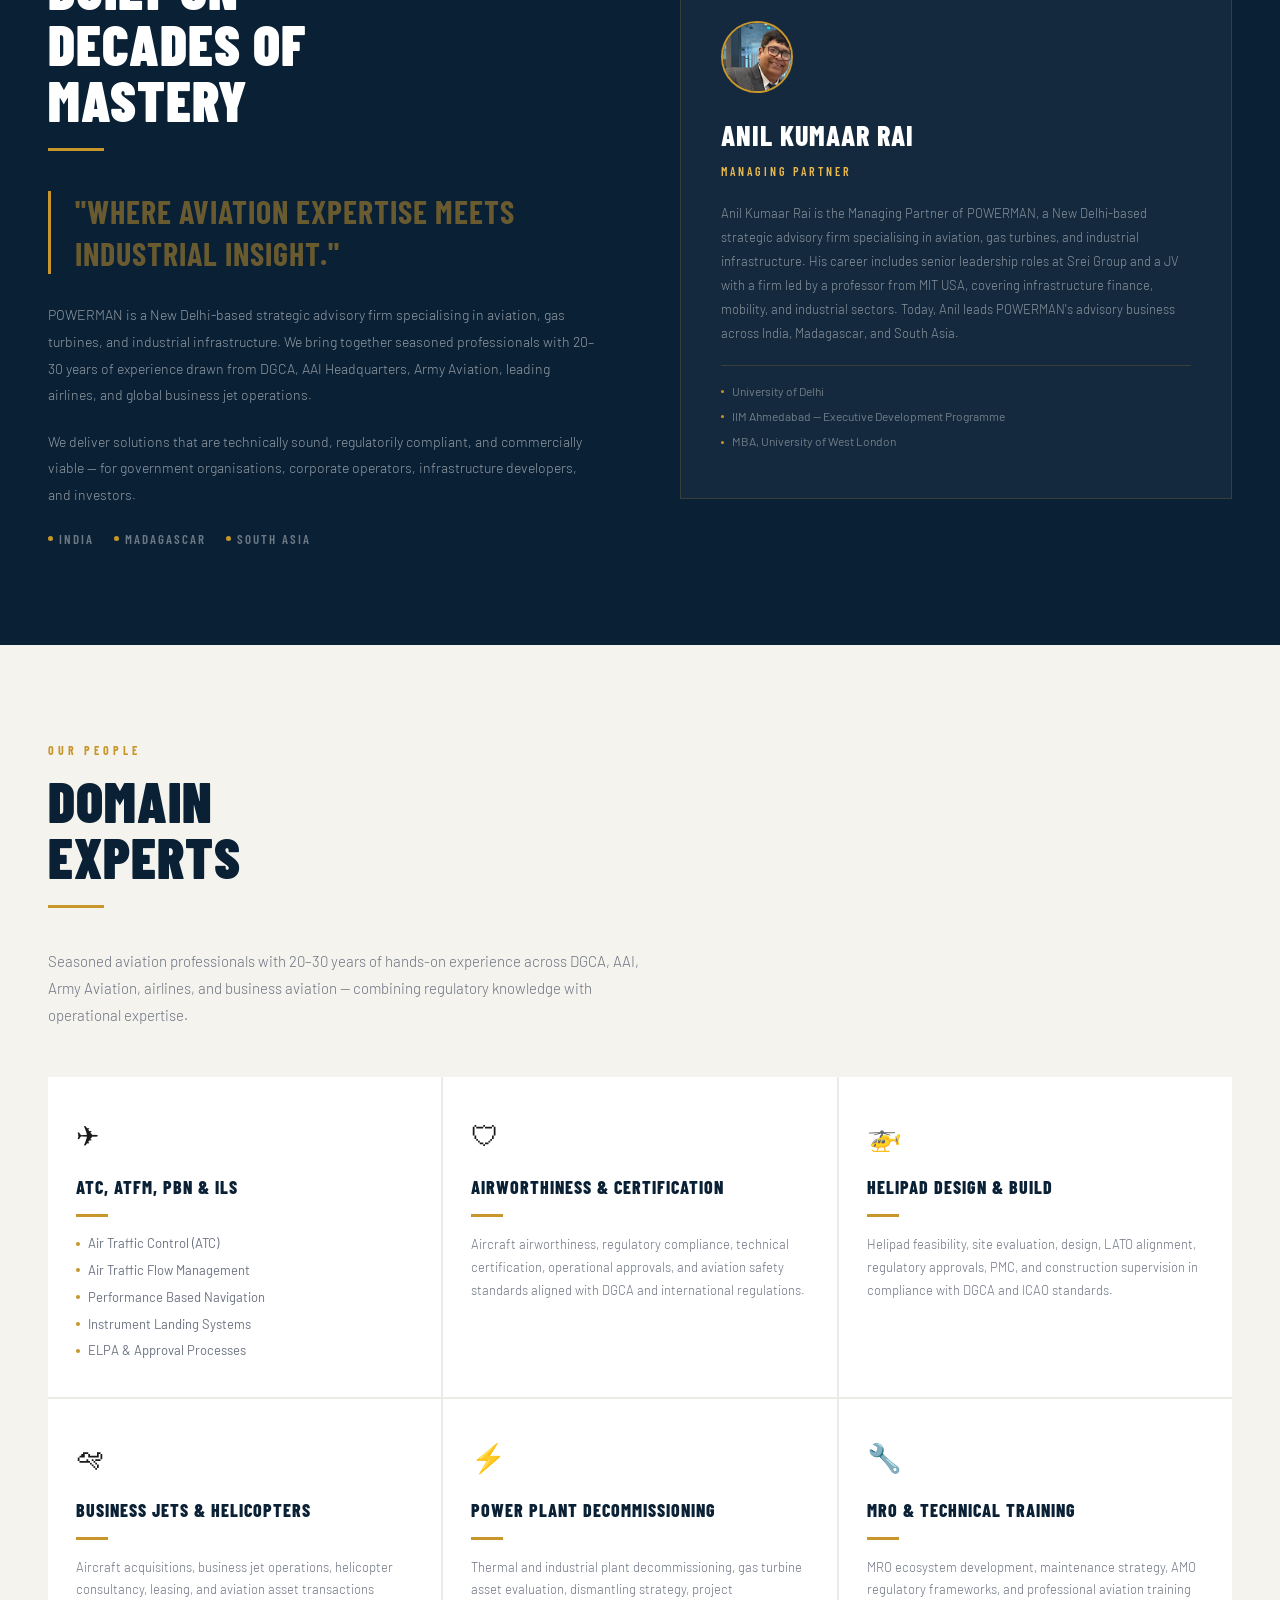
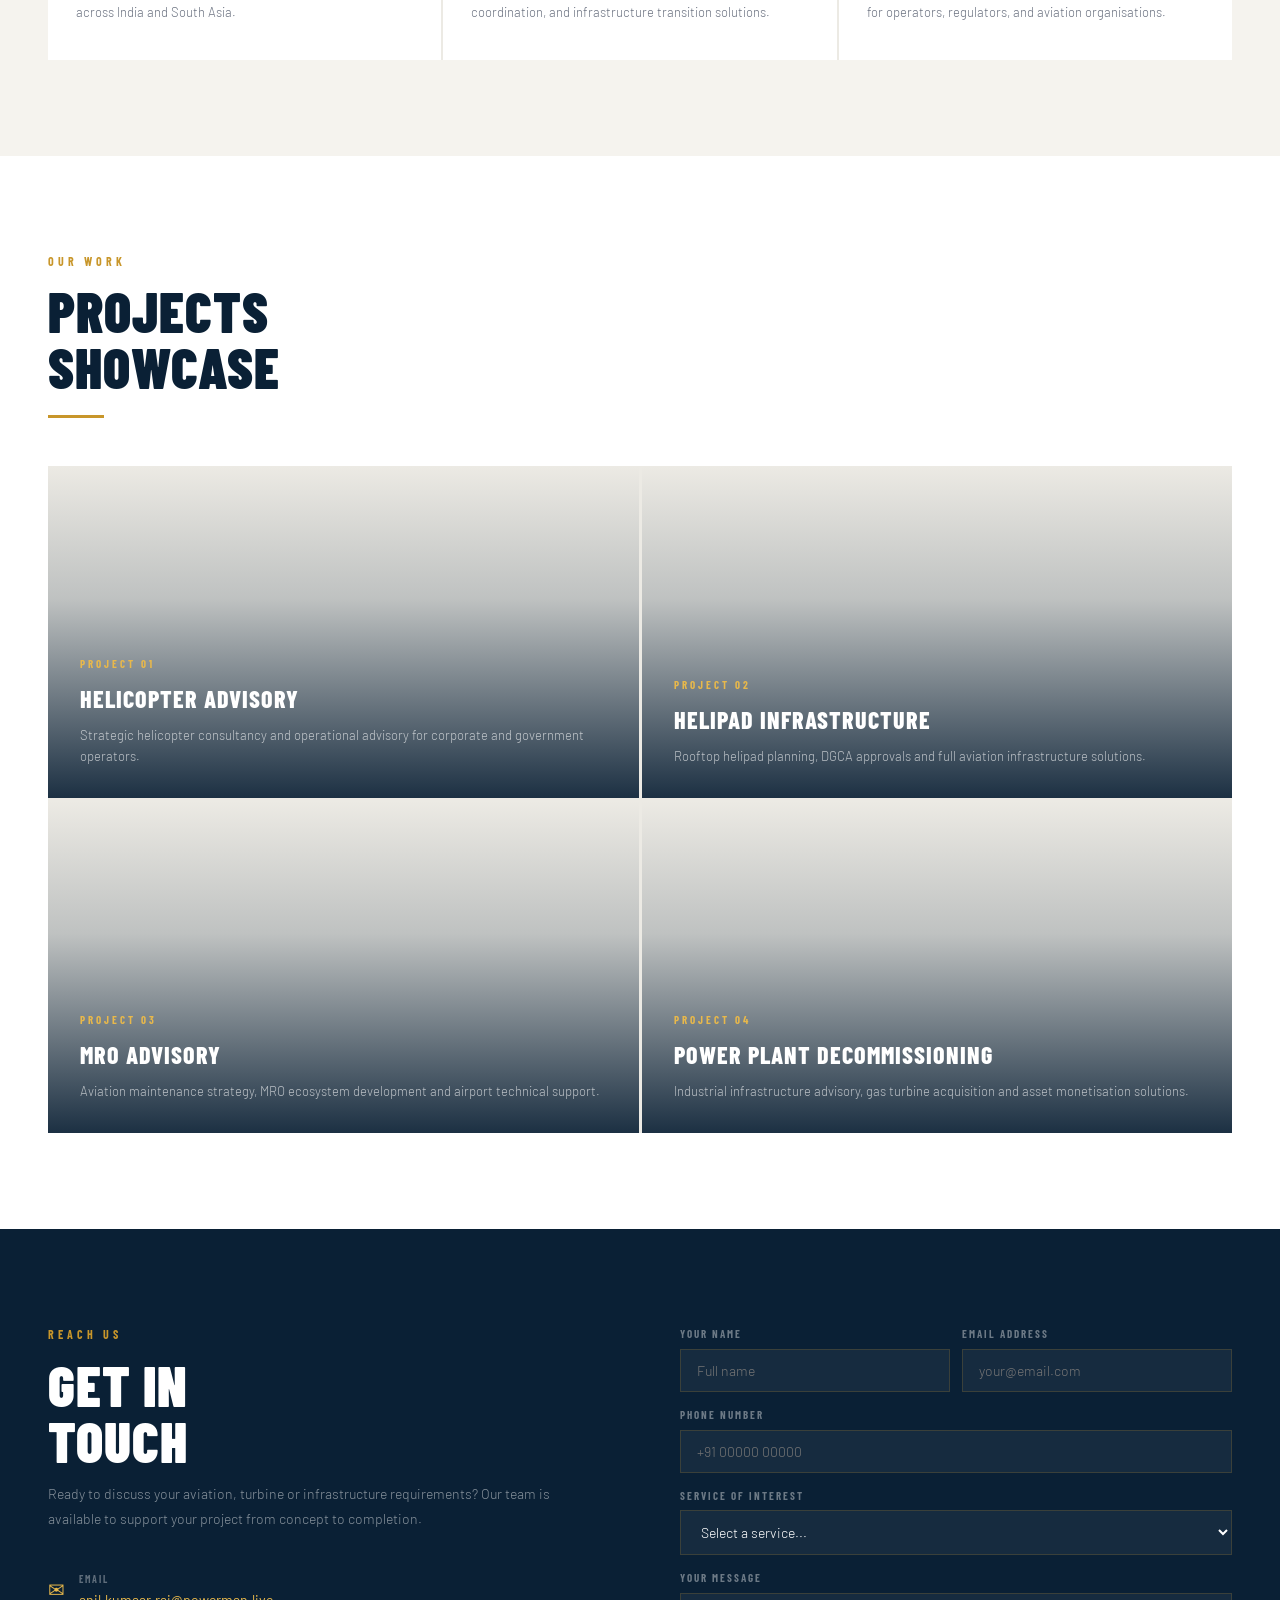
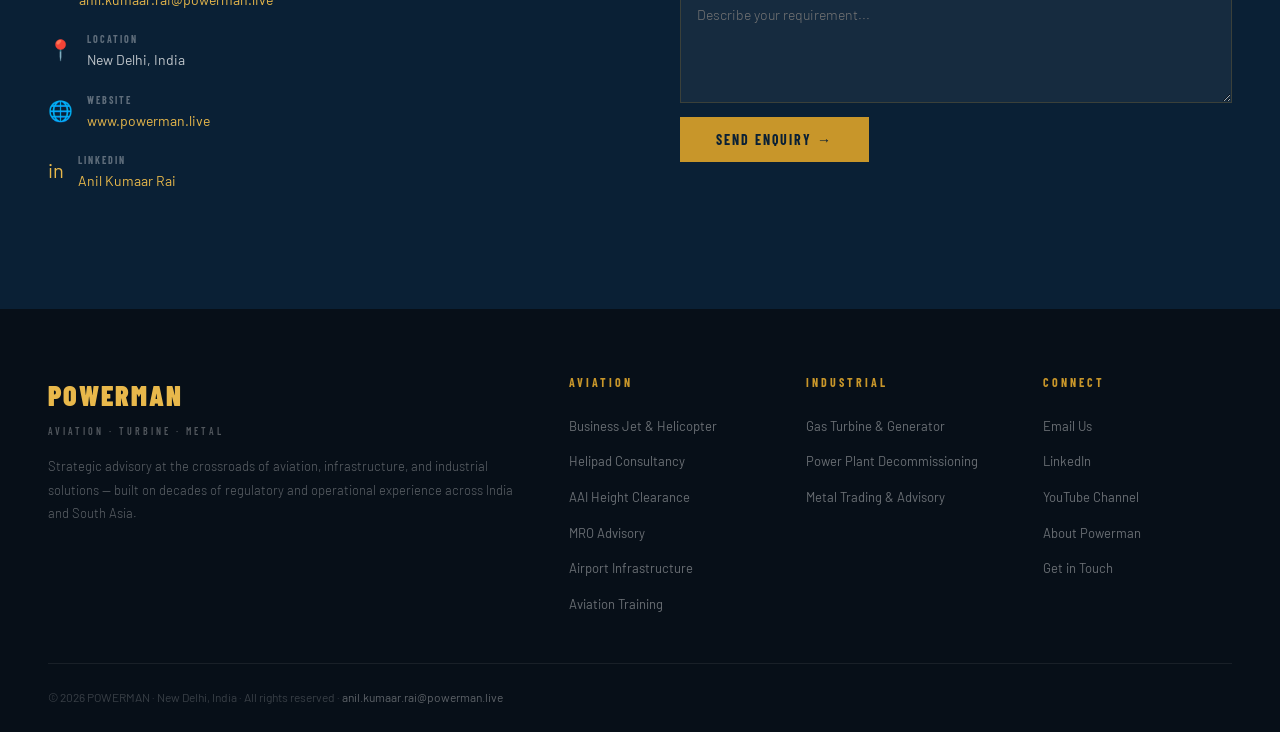
==== commit 555574d1: "Add files via upload" ====
--- a/index.html
+++ b/index.html
@@ -3,8 +3,15 @@
 <head>
 <meta charset="UTF-8"/>
 <meta name="viewport" content="width=device-width,initial-scale=1.0"/>
-<title>POWERMAN | Aviation · Turbine · Metal</title>
-<meta name="description" content="POWERMAN is India's premier strategic advisory firm for aviation, gas turbines and industrial infrastructure — across India, Madagascar and South Asia."/>
+<title>POWERMAN | Aviation Advisory, Power Plant Decommissioning & Metal Trading — India</title>
+<meta property="og:title" content="POWERMAN | Aviation Advisory, Power Plant Decommissioning & Metal Trading — India"/>
+<meta property="og:description" content="POWERMAN is India's specialist aviation advisory firm offering business jet advisory, helipad consultancy, AAI height clearance NOC, MRO advisory, gas turbine transactions, and power plant decommissioning across India and South Asia."/>
+<meta property="og:type" content="website"/>
+<meta property="og:url" content="https://www.powerman.live/"/>
+<meta property="og:image" content="https://www.powerman.live/logo.png"/>
+<link rel="canonical" href="https://www.powerman.live/"/>
+<meta name="keywords" content="aviation advisory India, helipad consultancy India, AAI height clearance NOC, business jet advisory India, power plant decommissioning India, gas turbine advisory India, MRO advisory India, POWERMAN aviation"/>
+<meta name="description" content="POWERMAN is India's specialist aviation advisory firm offering business jet advisory, helipad consultancy, AAI height clearance NOC, MRO advisory, gas turbine transactions, and power plant decommissioning across India and South Asia."/>
 <link rel="icon" href="logo.png"/>
 <link href="https://fonts.googleapis.com/css2?family=Barlow+Condensed:wght@400;600;700;800;900&family=Barlow:wght@300;400;500&display=swap" rel="stylesheet"/>
 <style>
@@ -702,7 +709,7 @@
         <ul class="footer-links">
           <li><a href="mailto:anil.kumaar.rai@powerman.live">Email Us</a></li>
           <li><a href="https://www.linkedin.com/in/anil-kumaar-rai-53050a17" target="_blank">LinkedIn</a></li>
-          <li><a href="https://youtube.com/@powerman" target="_blank">Podcast</a></li>
+          <li><a href="https://www.youtube.com/@Powermanaerovision" target="_blank">YouTube Channel</a></li>
           <li><a href="#about">About Powerman</a></li>
           <li><a href="#contact">Get in Touch</a></li>
         </ul>
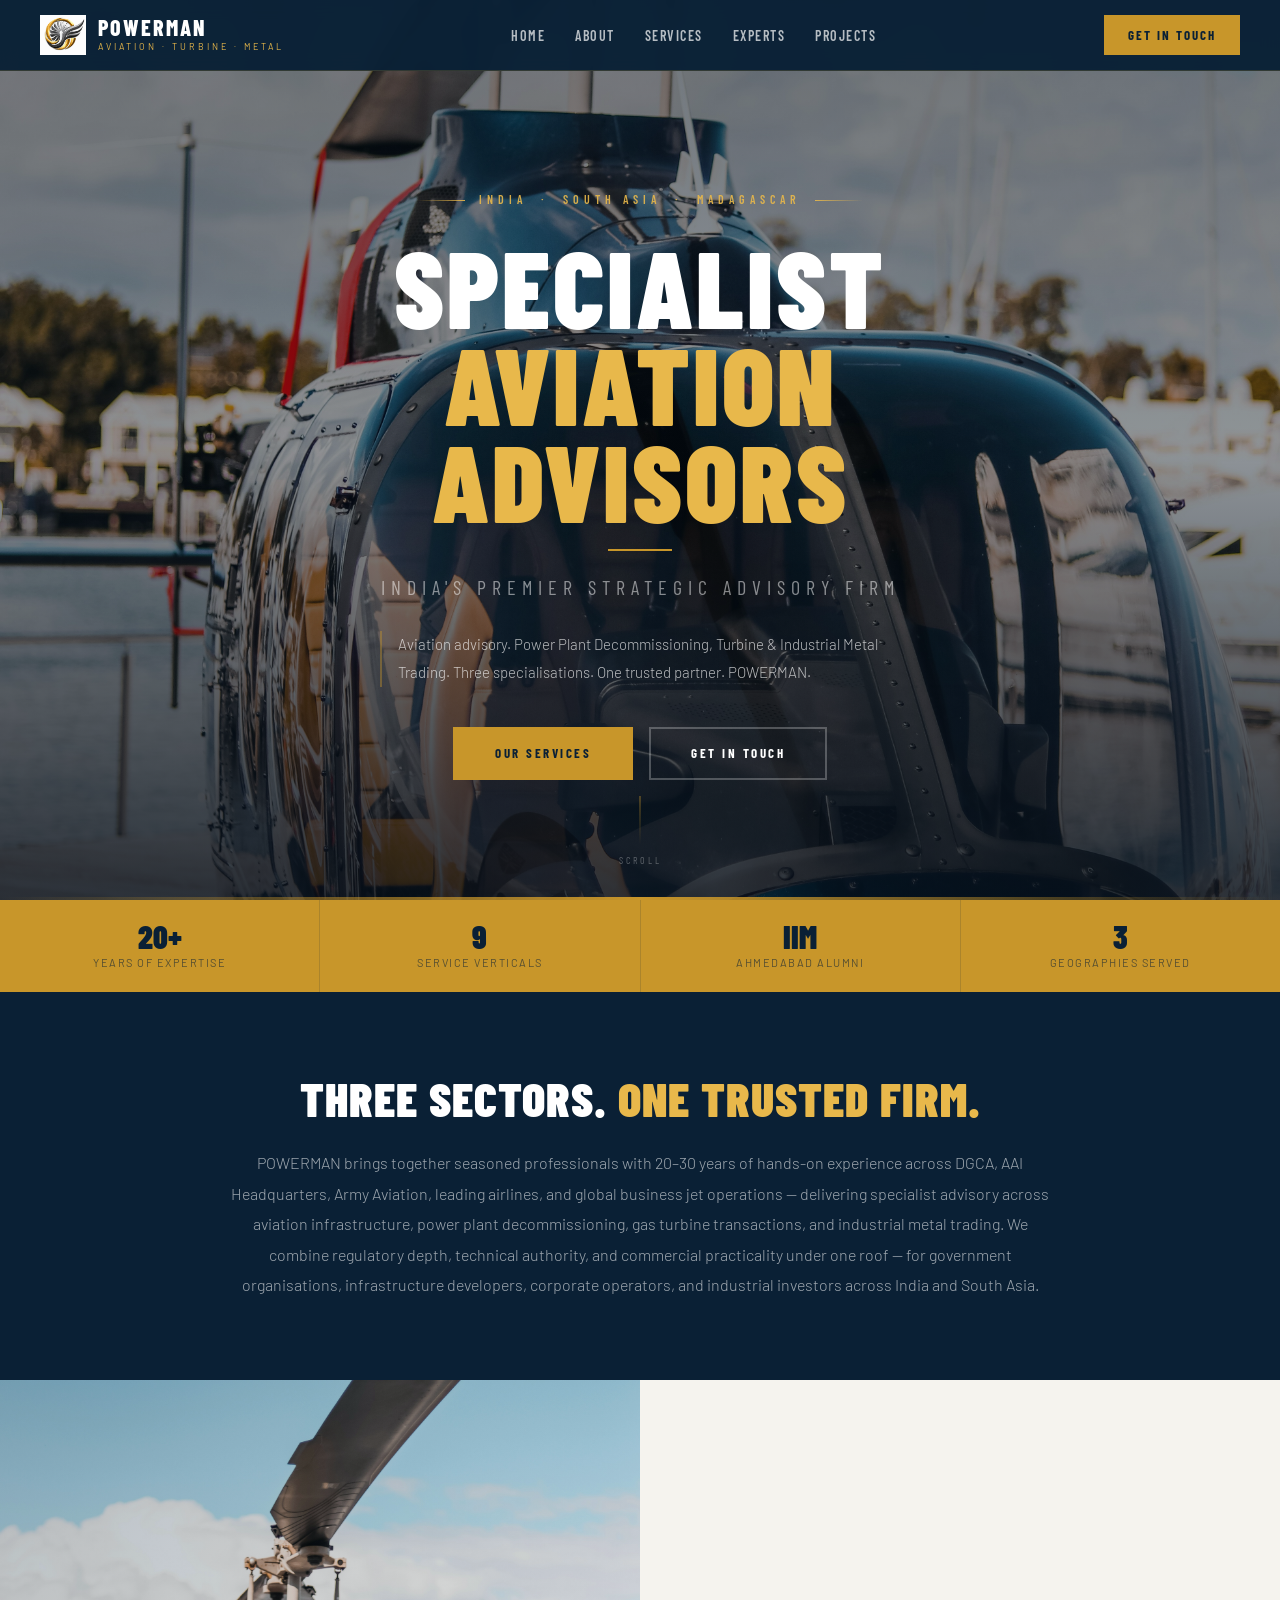
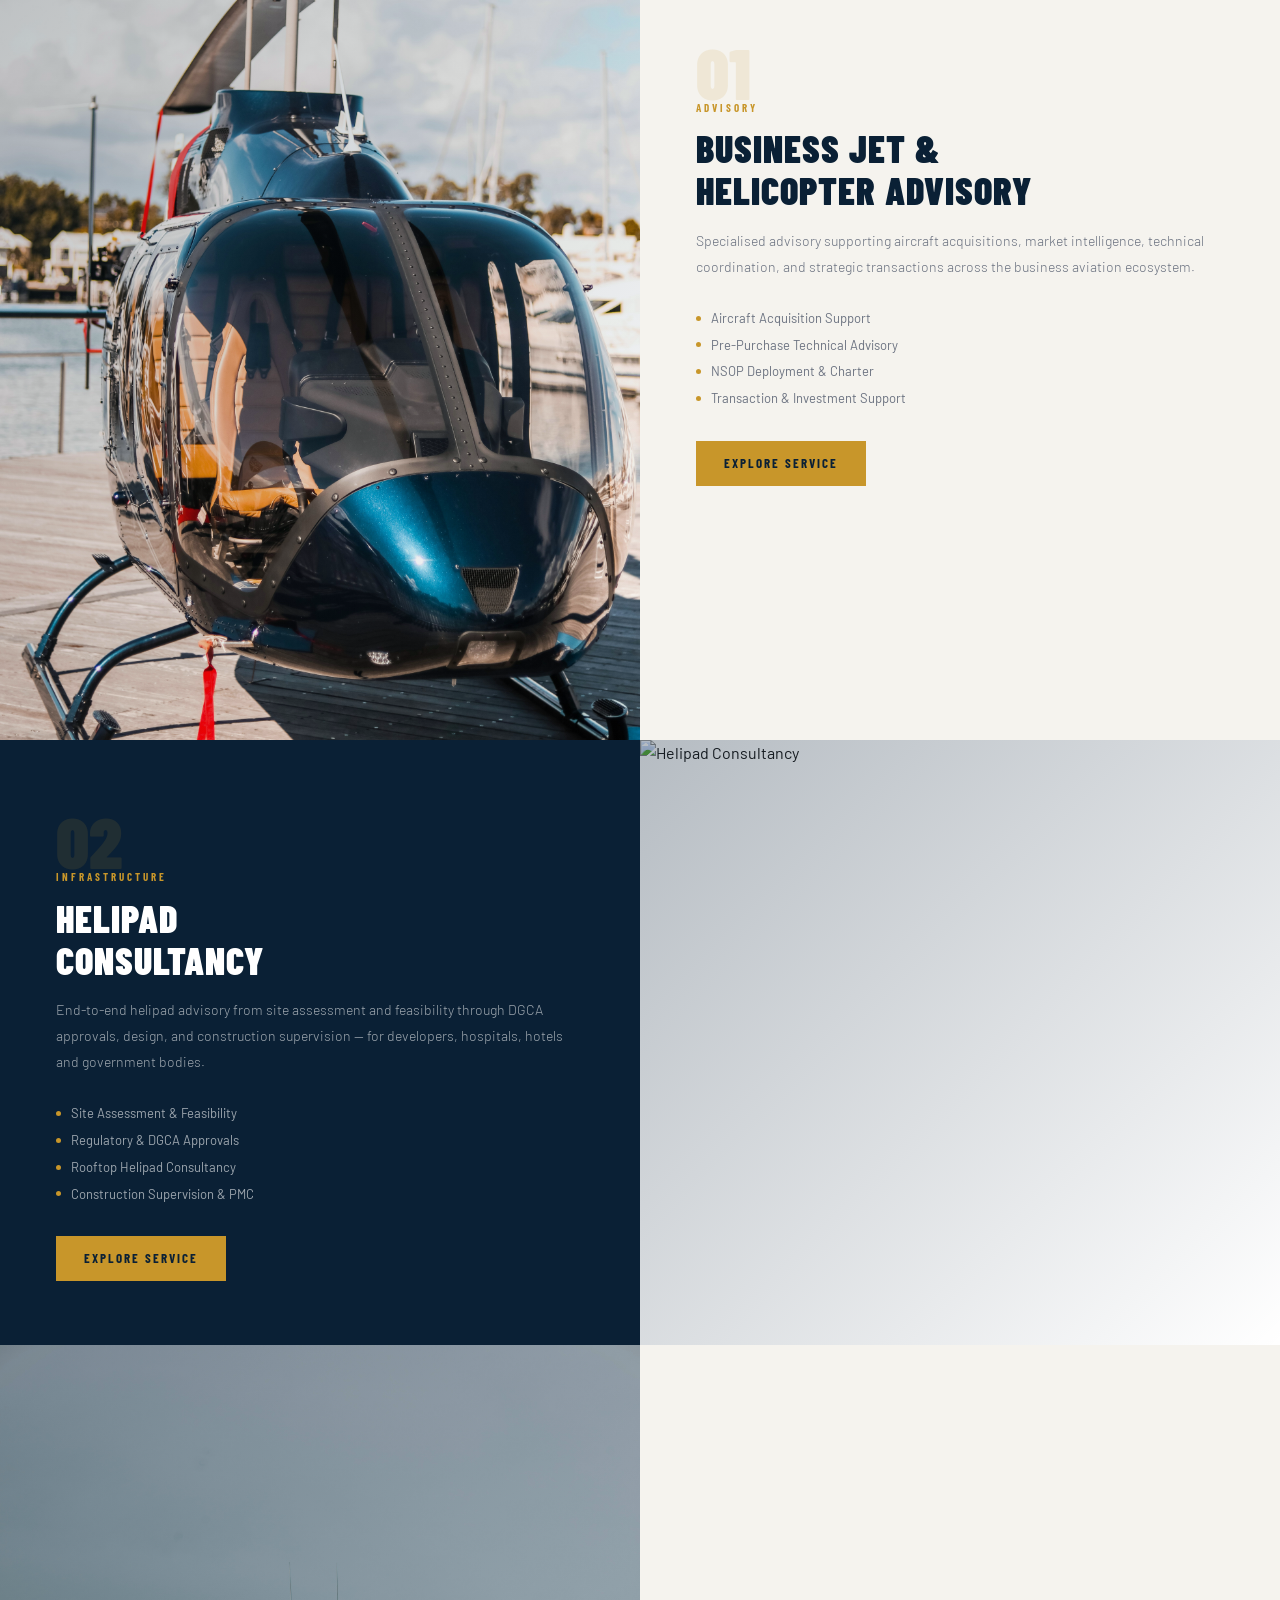
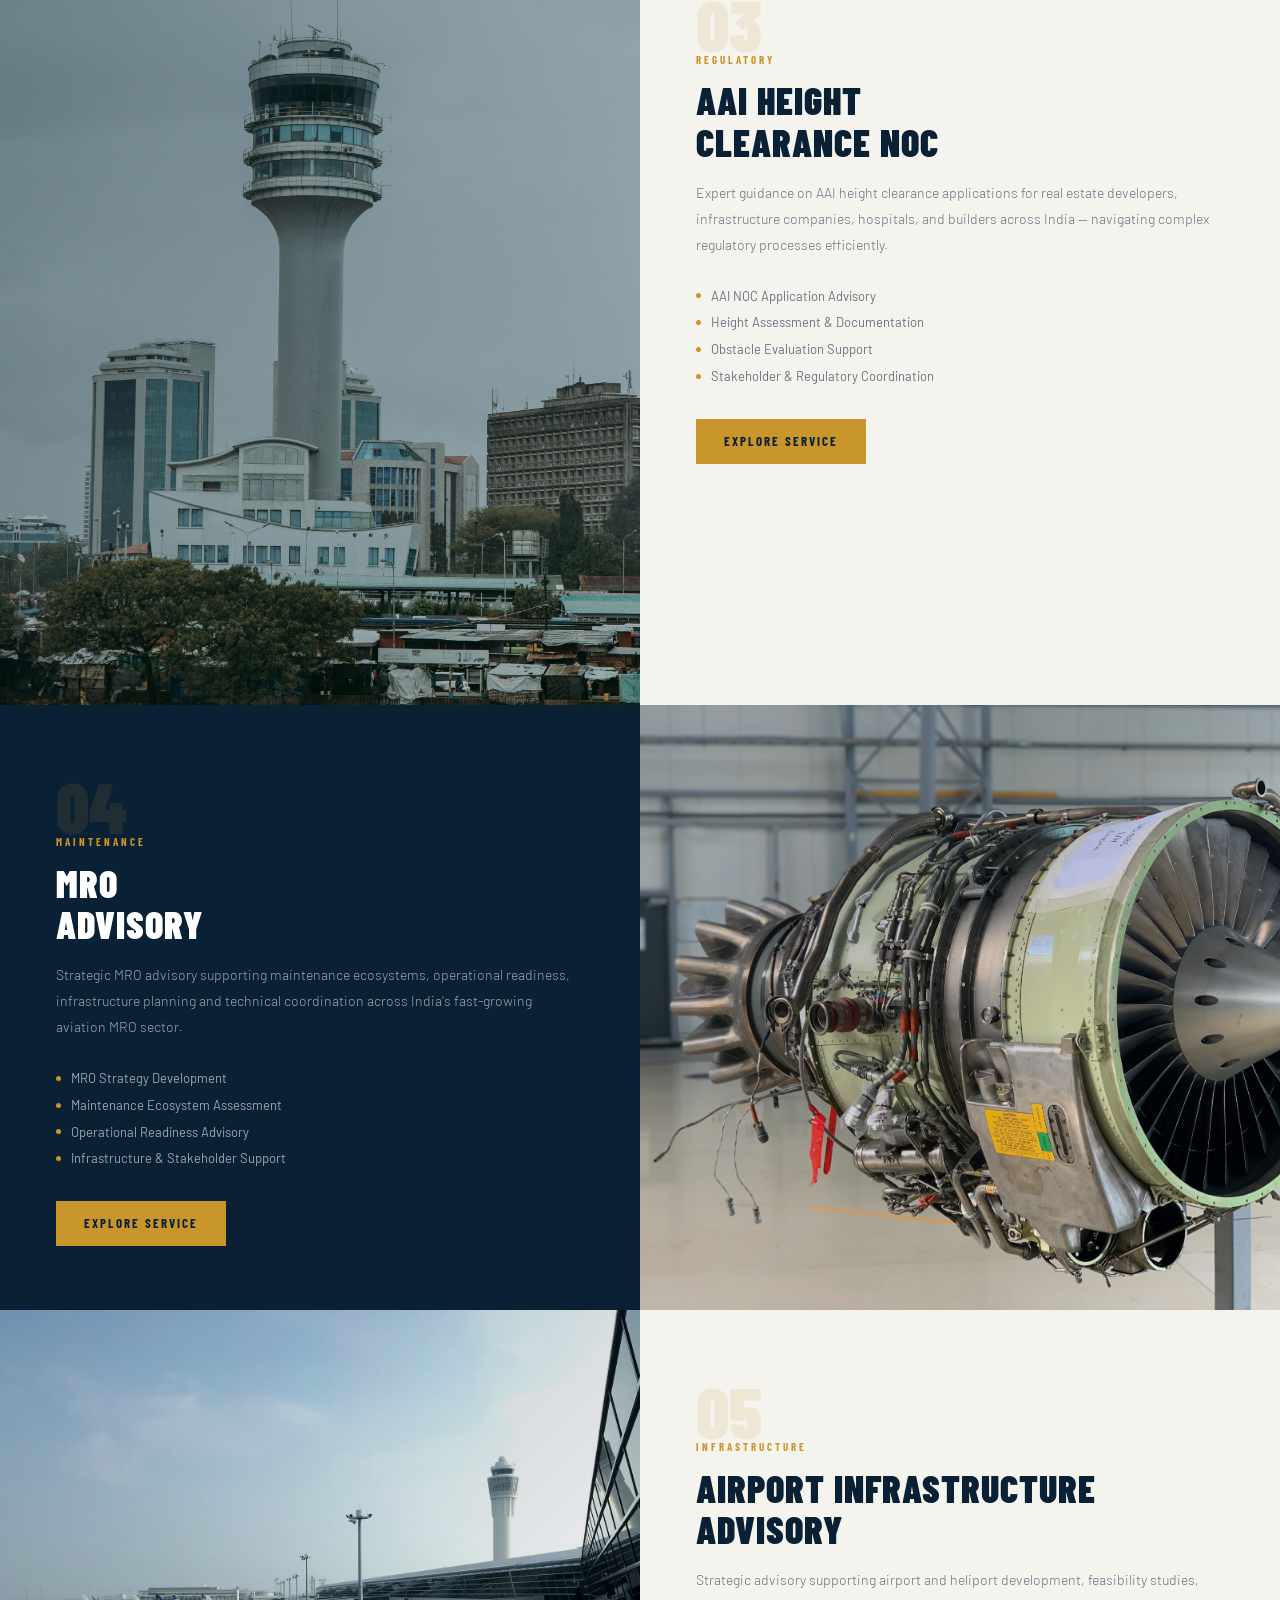
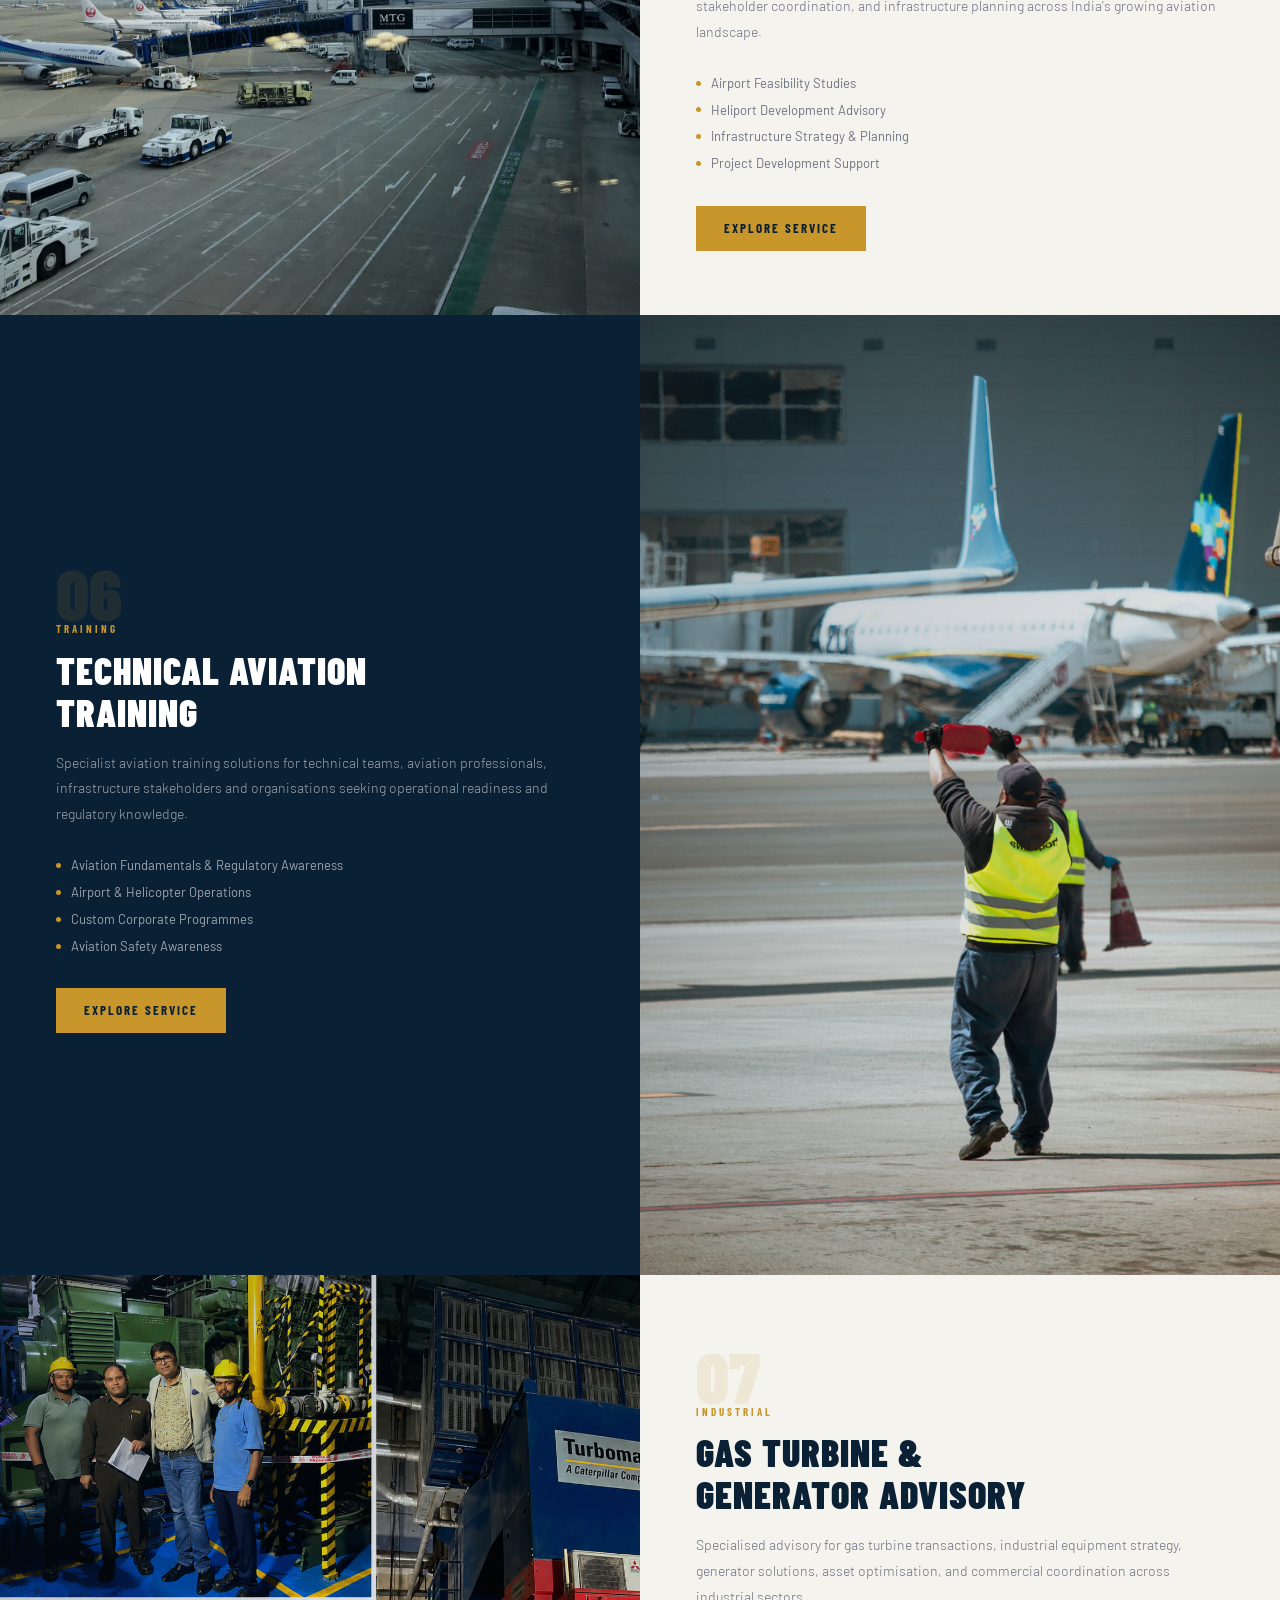
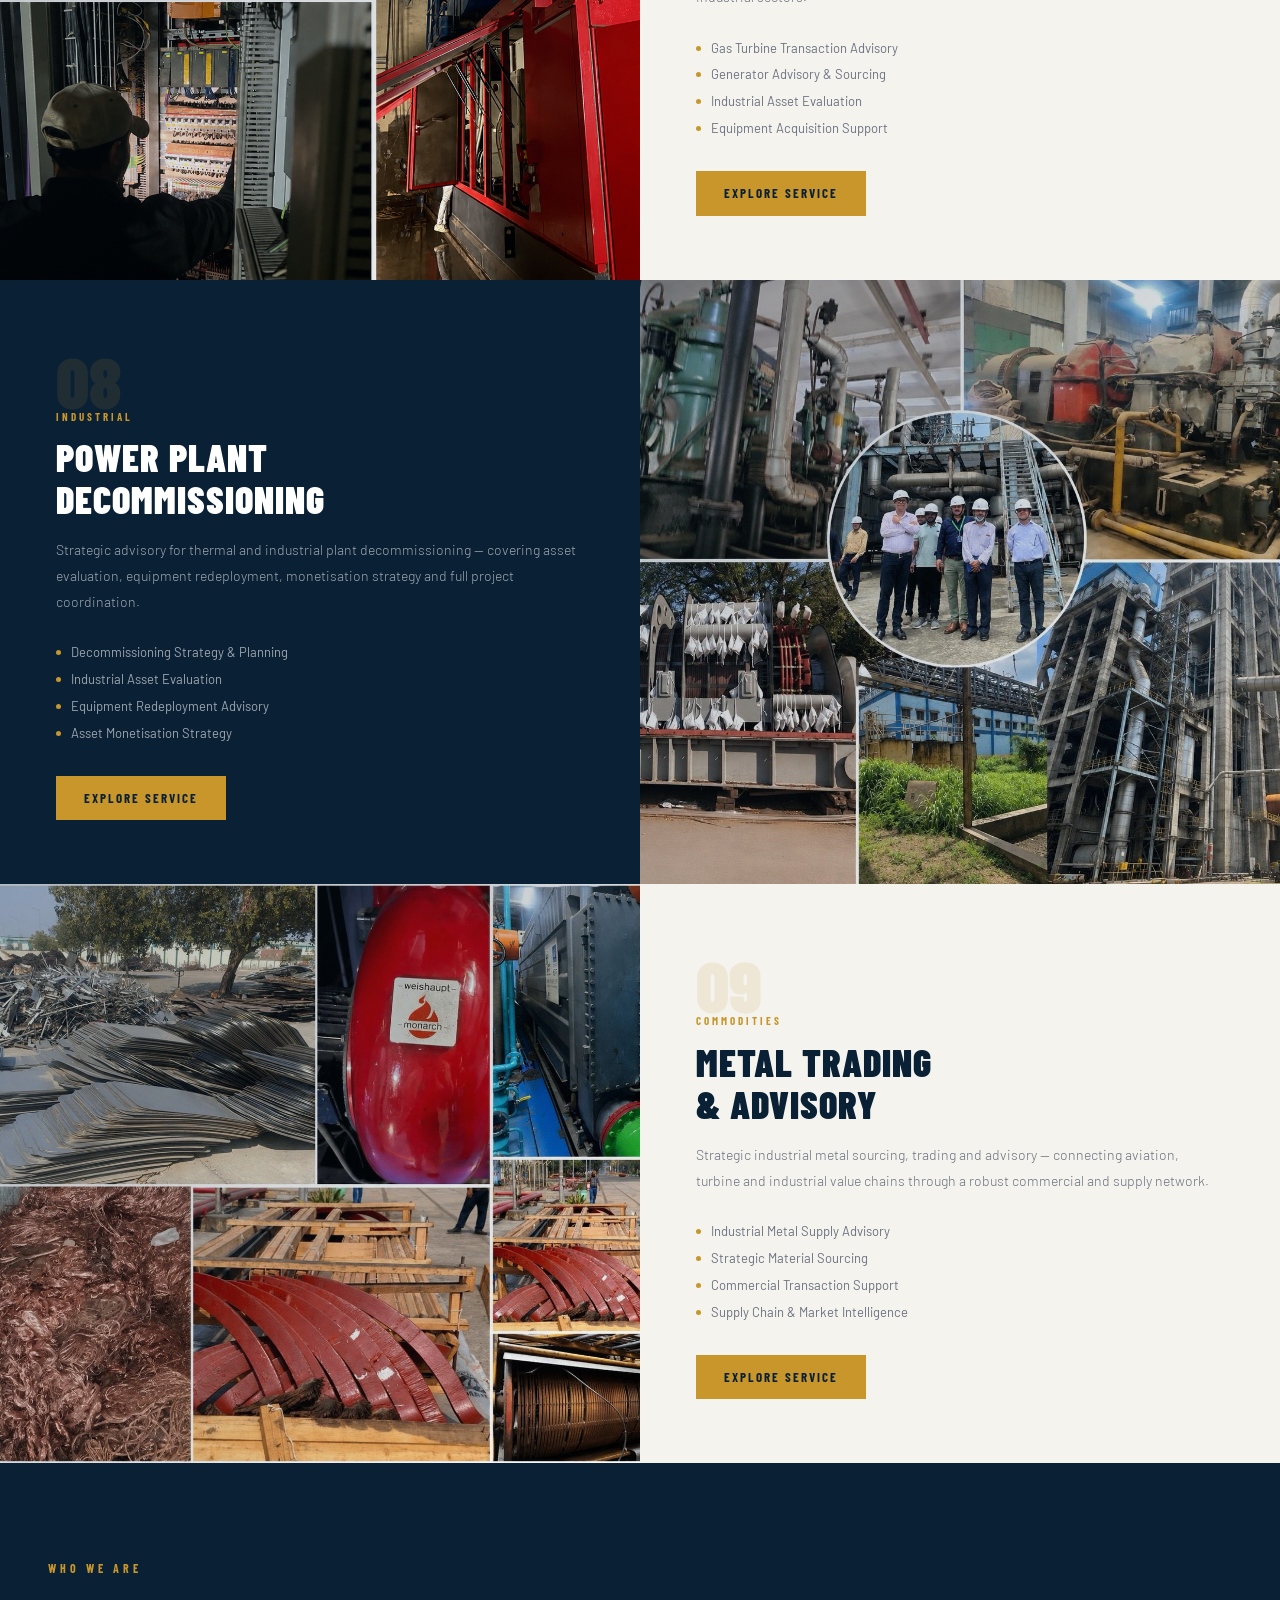
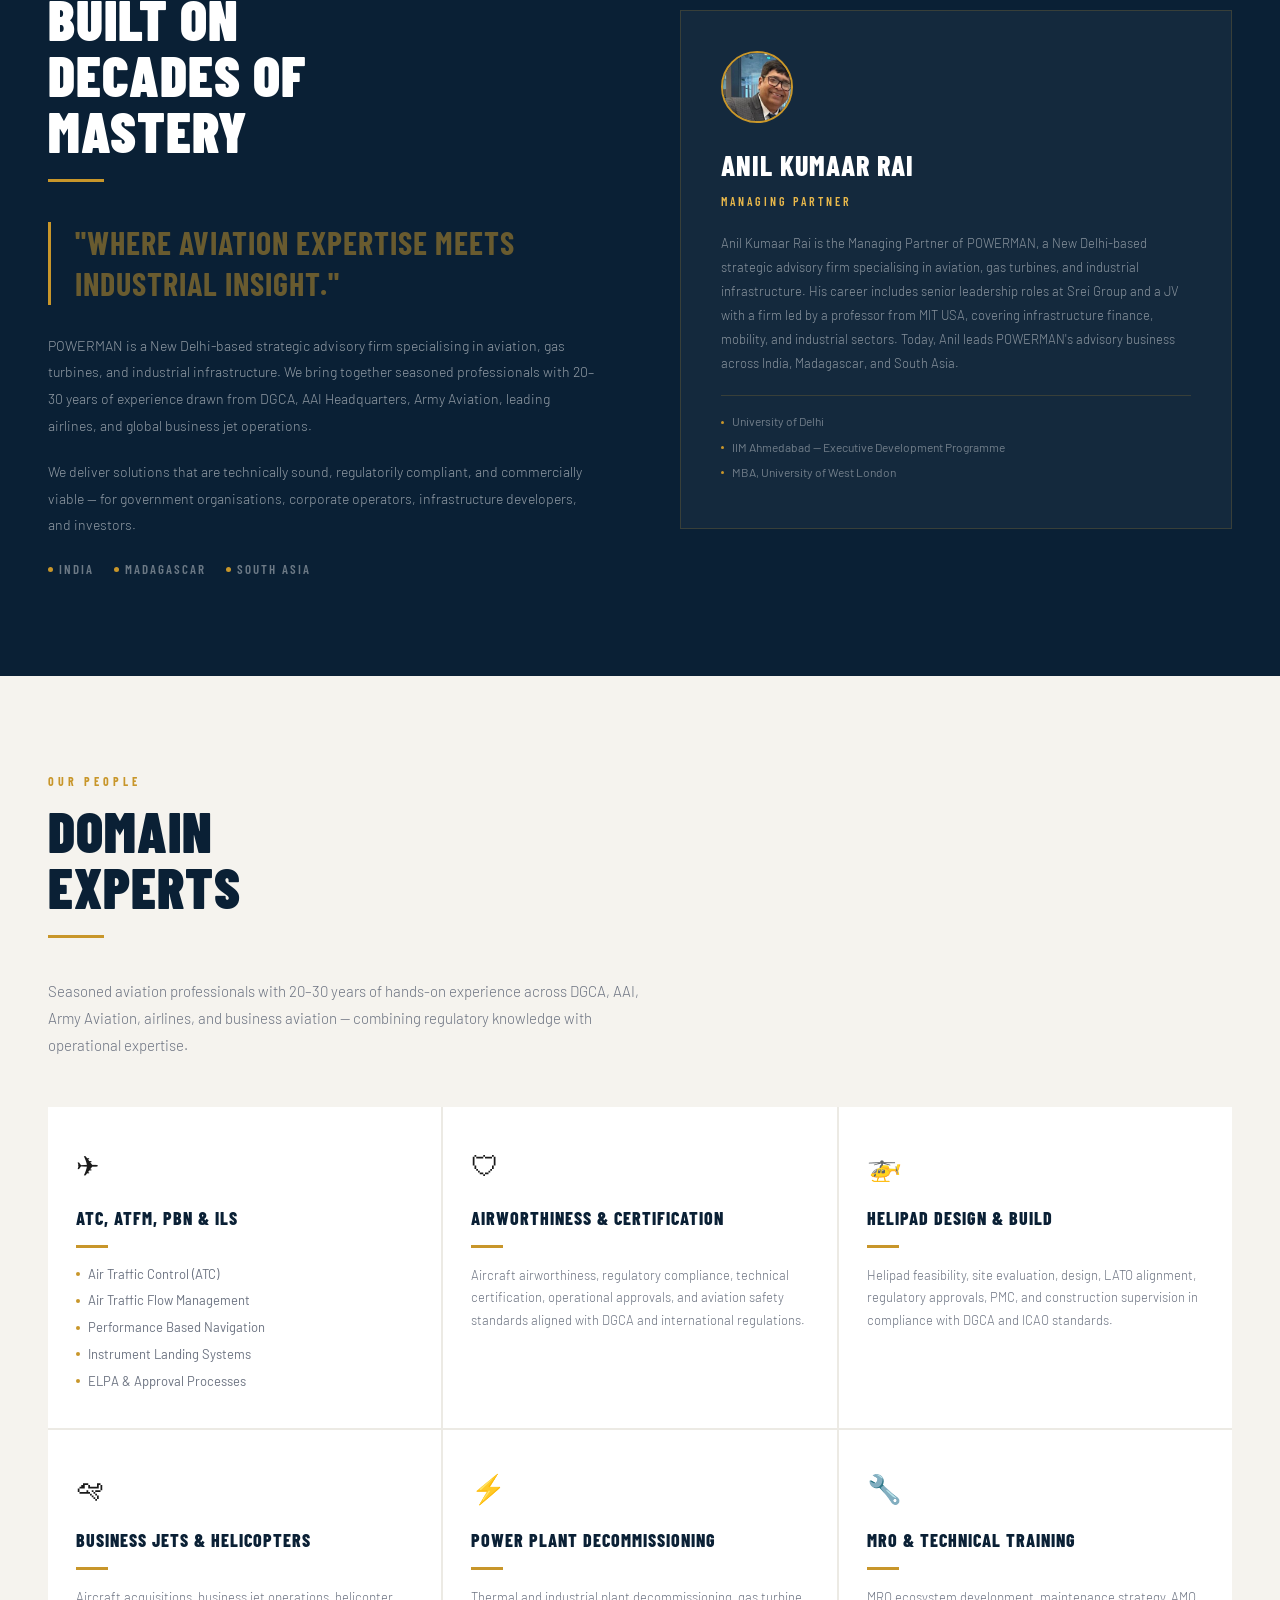
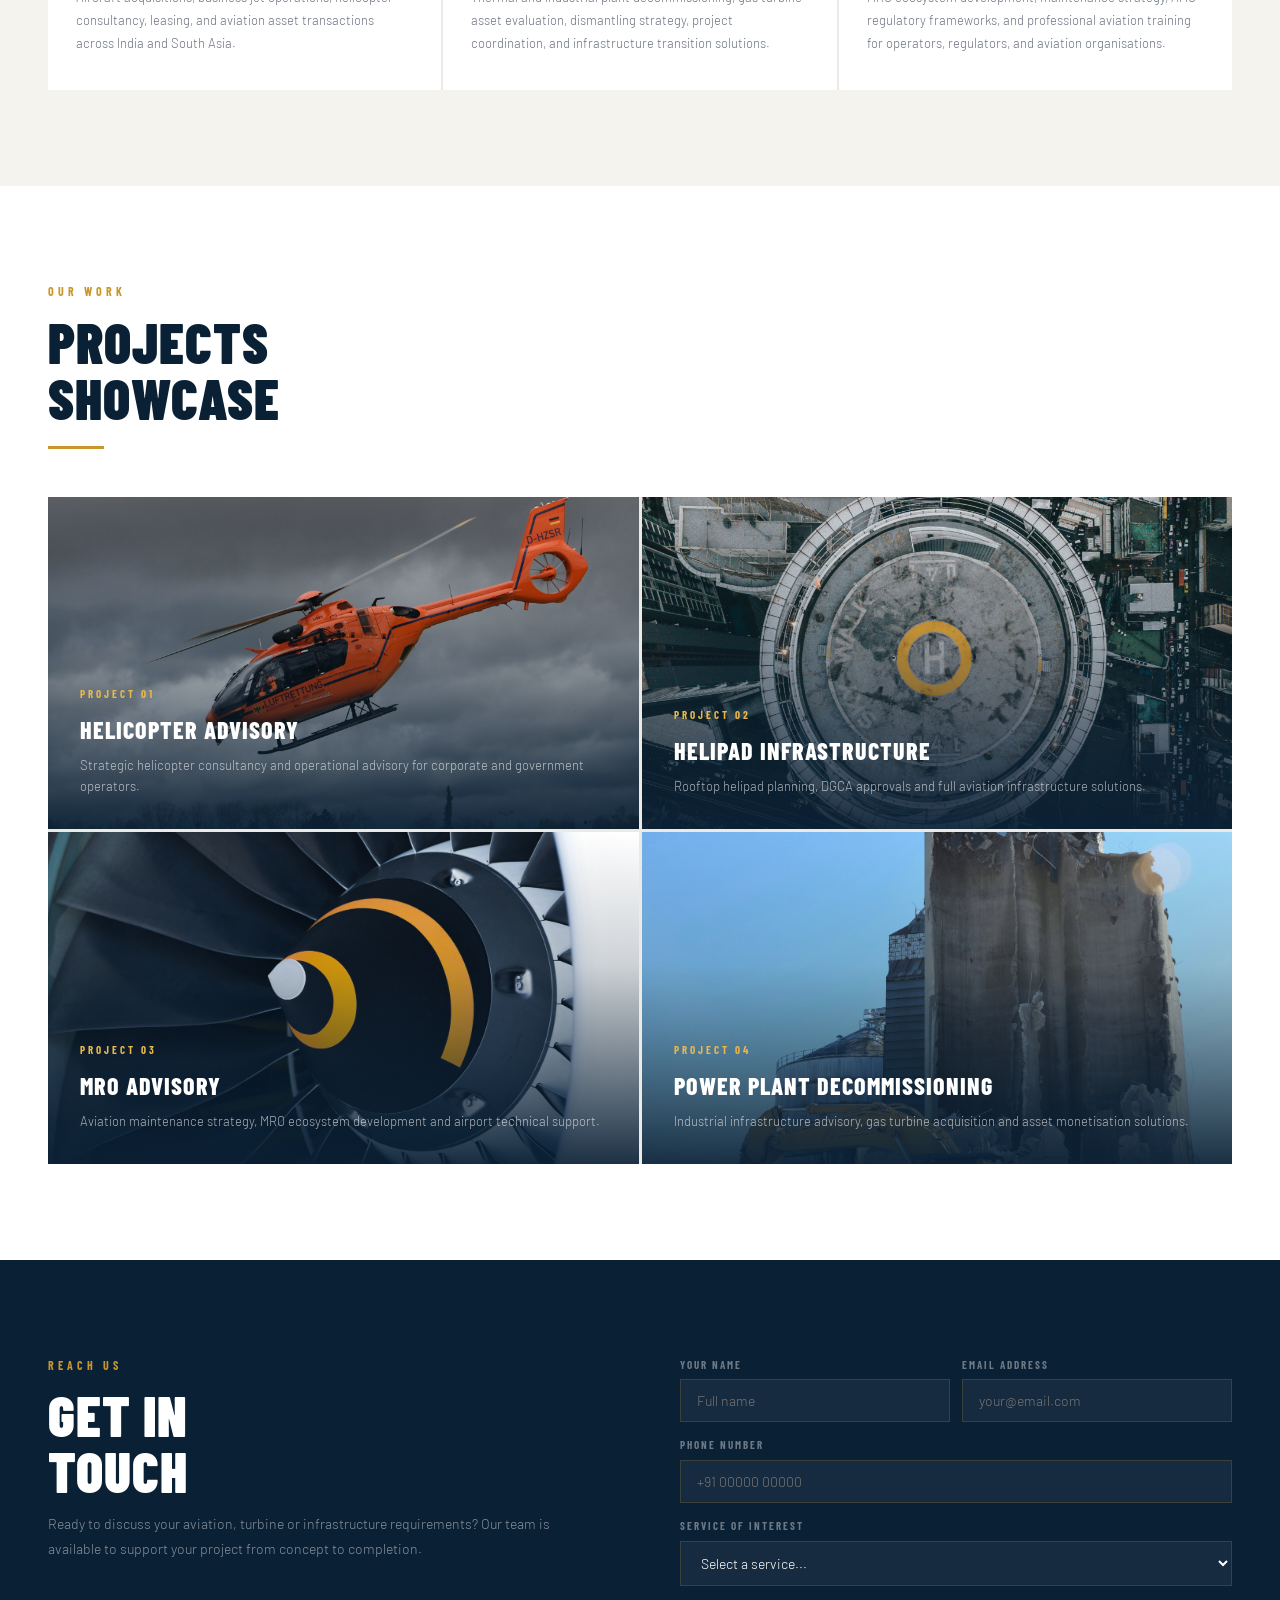
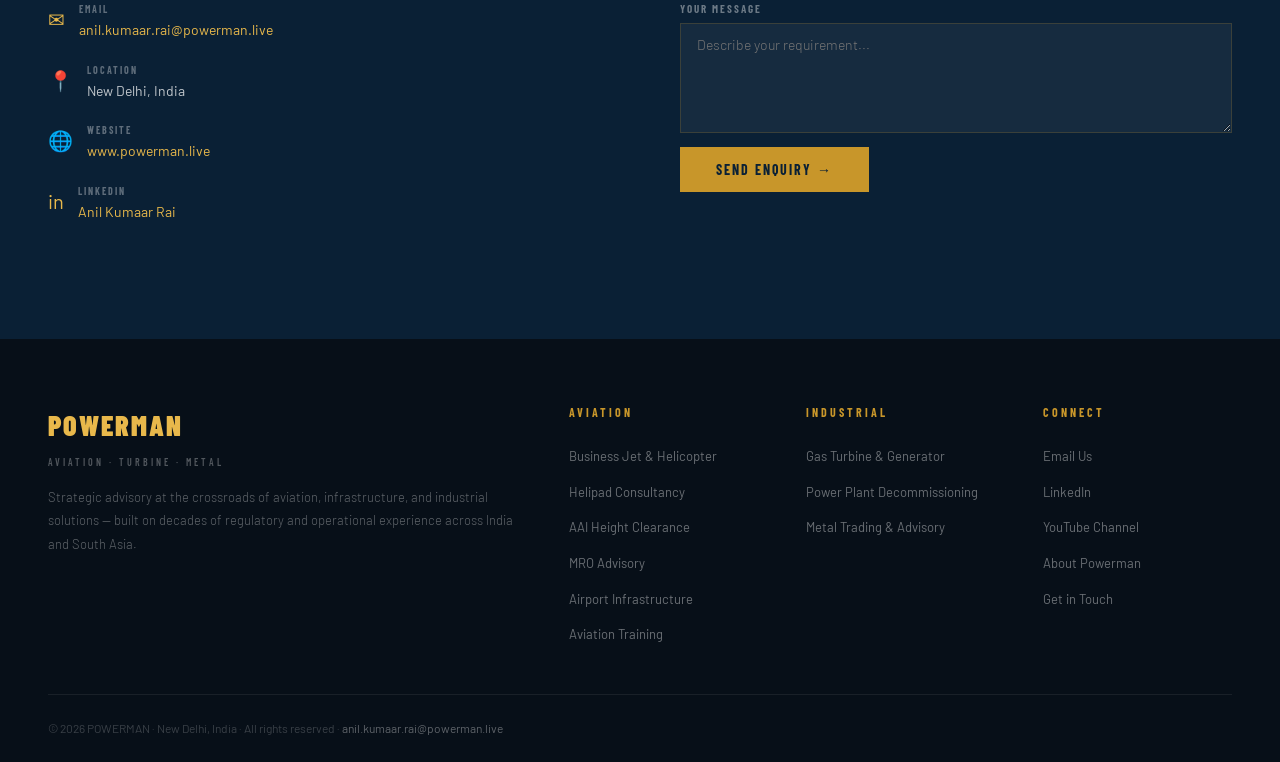
==== commit 59797da9: "Add files via upload" ====
--- a/index.html
+++ b/index.html
@@ -291,8 +291,8 @@
 <!-- INTRO STATEMENT -->
 <div class="intro">
   <div class="intro-inner">
-    <h2 class="intro-h">AN ENTIRE <span>AVIATION ECOSYSTEM</span></h2>
-    <p class="intro-p">POWERMAN brings together seasoned professionals with 20–30 years of hands-on experience across DGCA, AAI Headquarters, Army Aviation, leading airlines, and global business jet operations. We combine regulatory depth, technical authority, and commercial practicality under one roof — for government organisations, infrastructure developers, and corporate operators across India and South Asia.</p>
+    <h2 class="intro-h">THREE SECTORS. <span>ONE TRUSTED FIRM.</span></h2>
+    <p class="intro-p">POWERMAN brings together seasoned professionals with 20–30 years of hands-on experience across DGCA, AAI Headquarters, Army Aviation, leading airlines, and global business jet operations — delivering specialist advisory across aviation infrastructure, power plant decommissioning, gas turbine transactions, and industrial metal trading. We combine regulatory depth, technical authority, and commercial practicality under one roof — for government organisations, infrastructure developers, corporate operators, and industrial investors across India and South Asia.</p>
   </div>
 </div>
 
@@ -721,5 +721,6 @@
   </div>
 </footer>
 
+
 </body>
 </html>
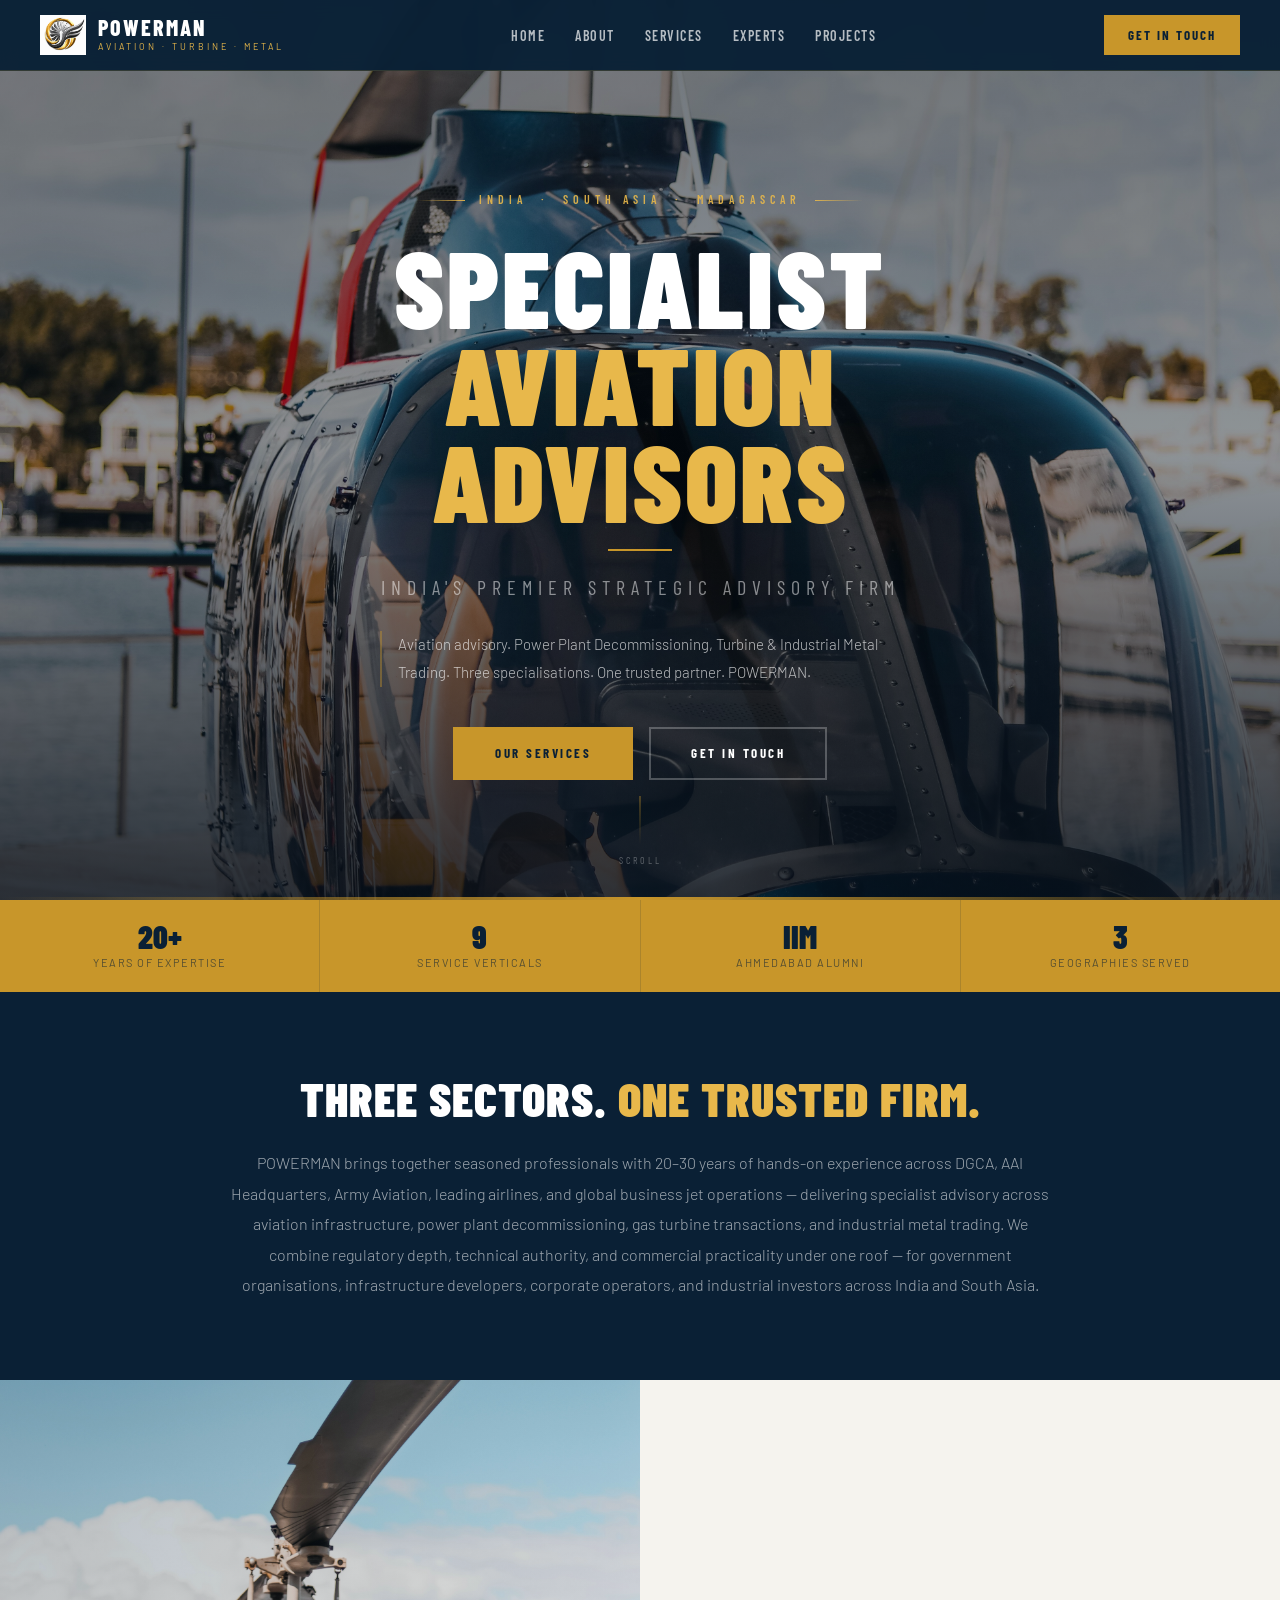
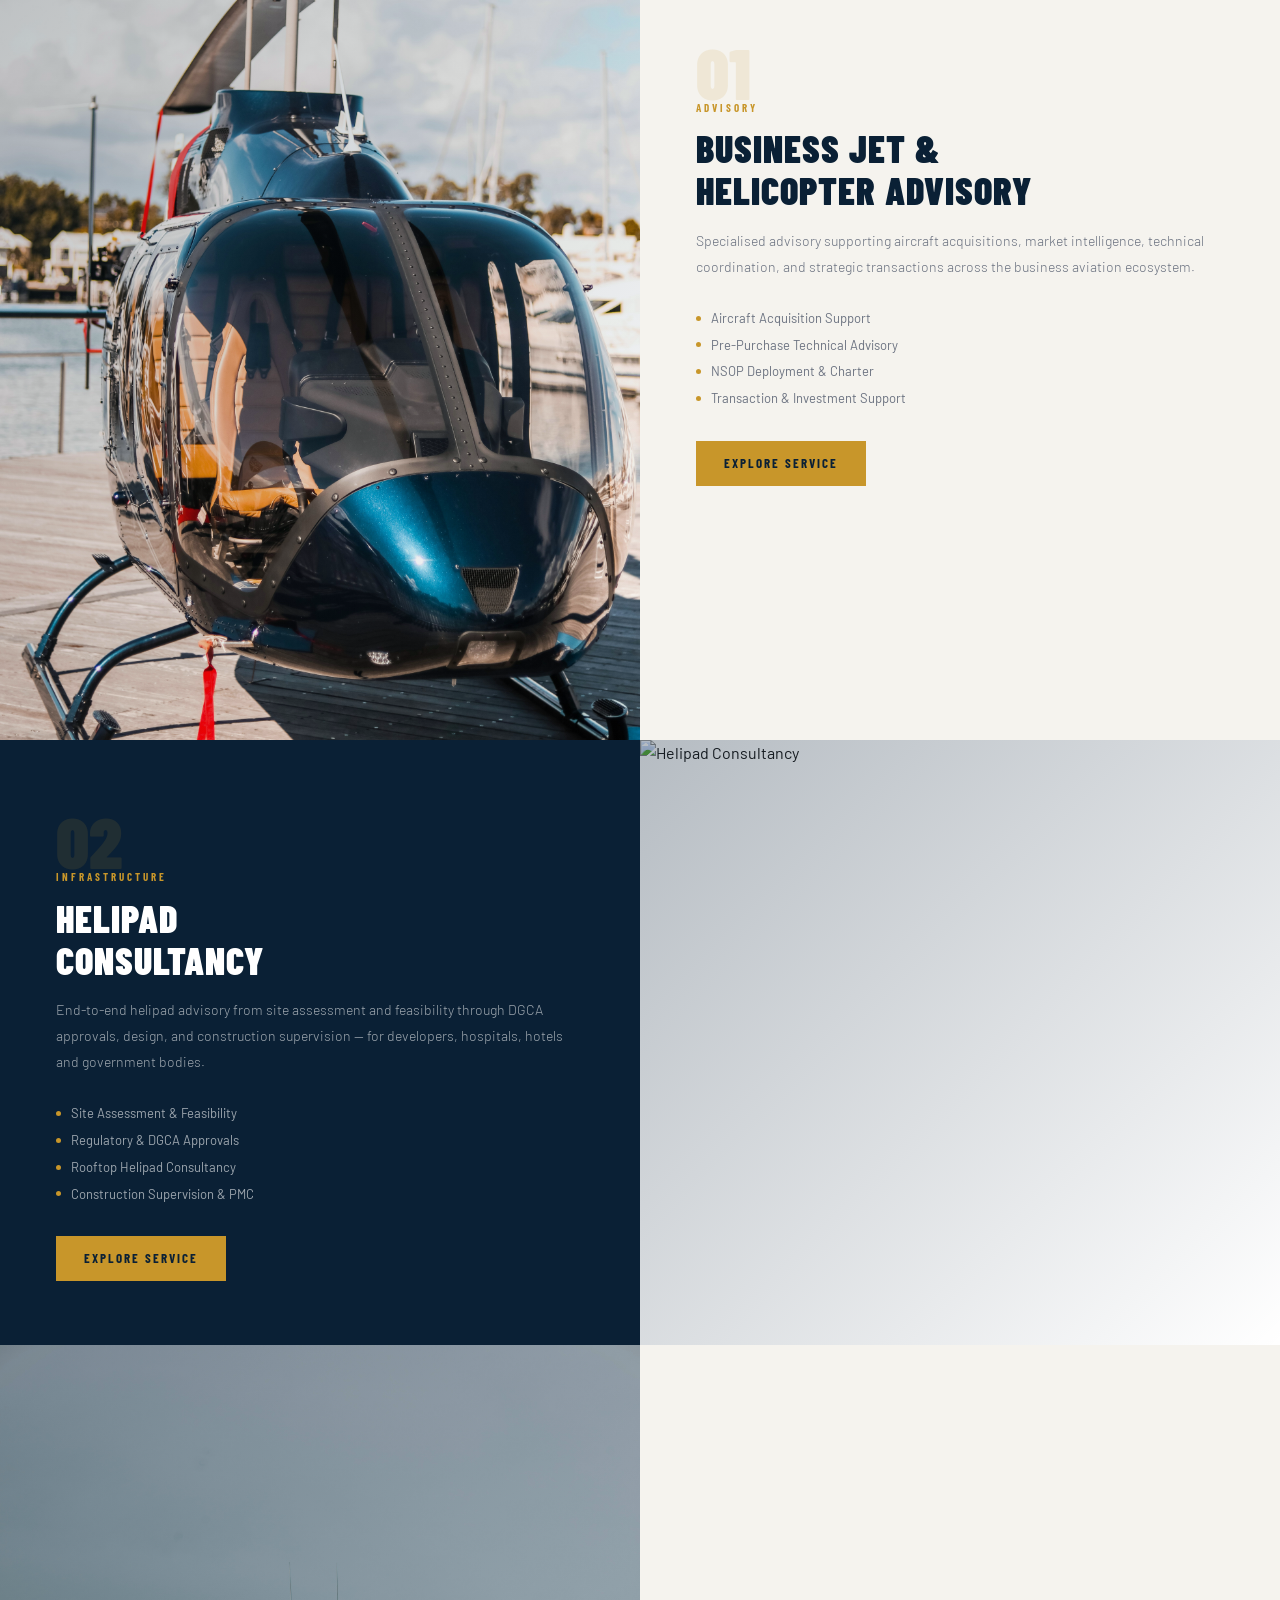
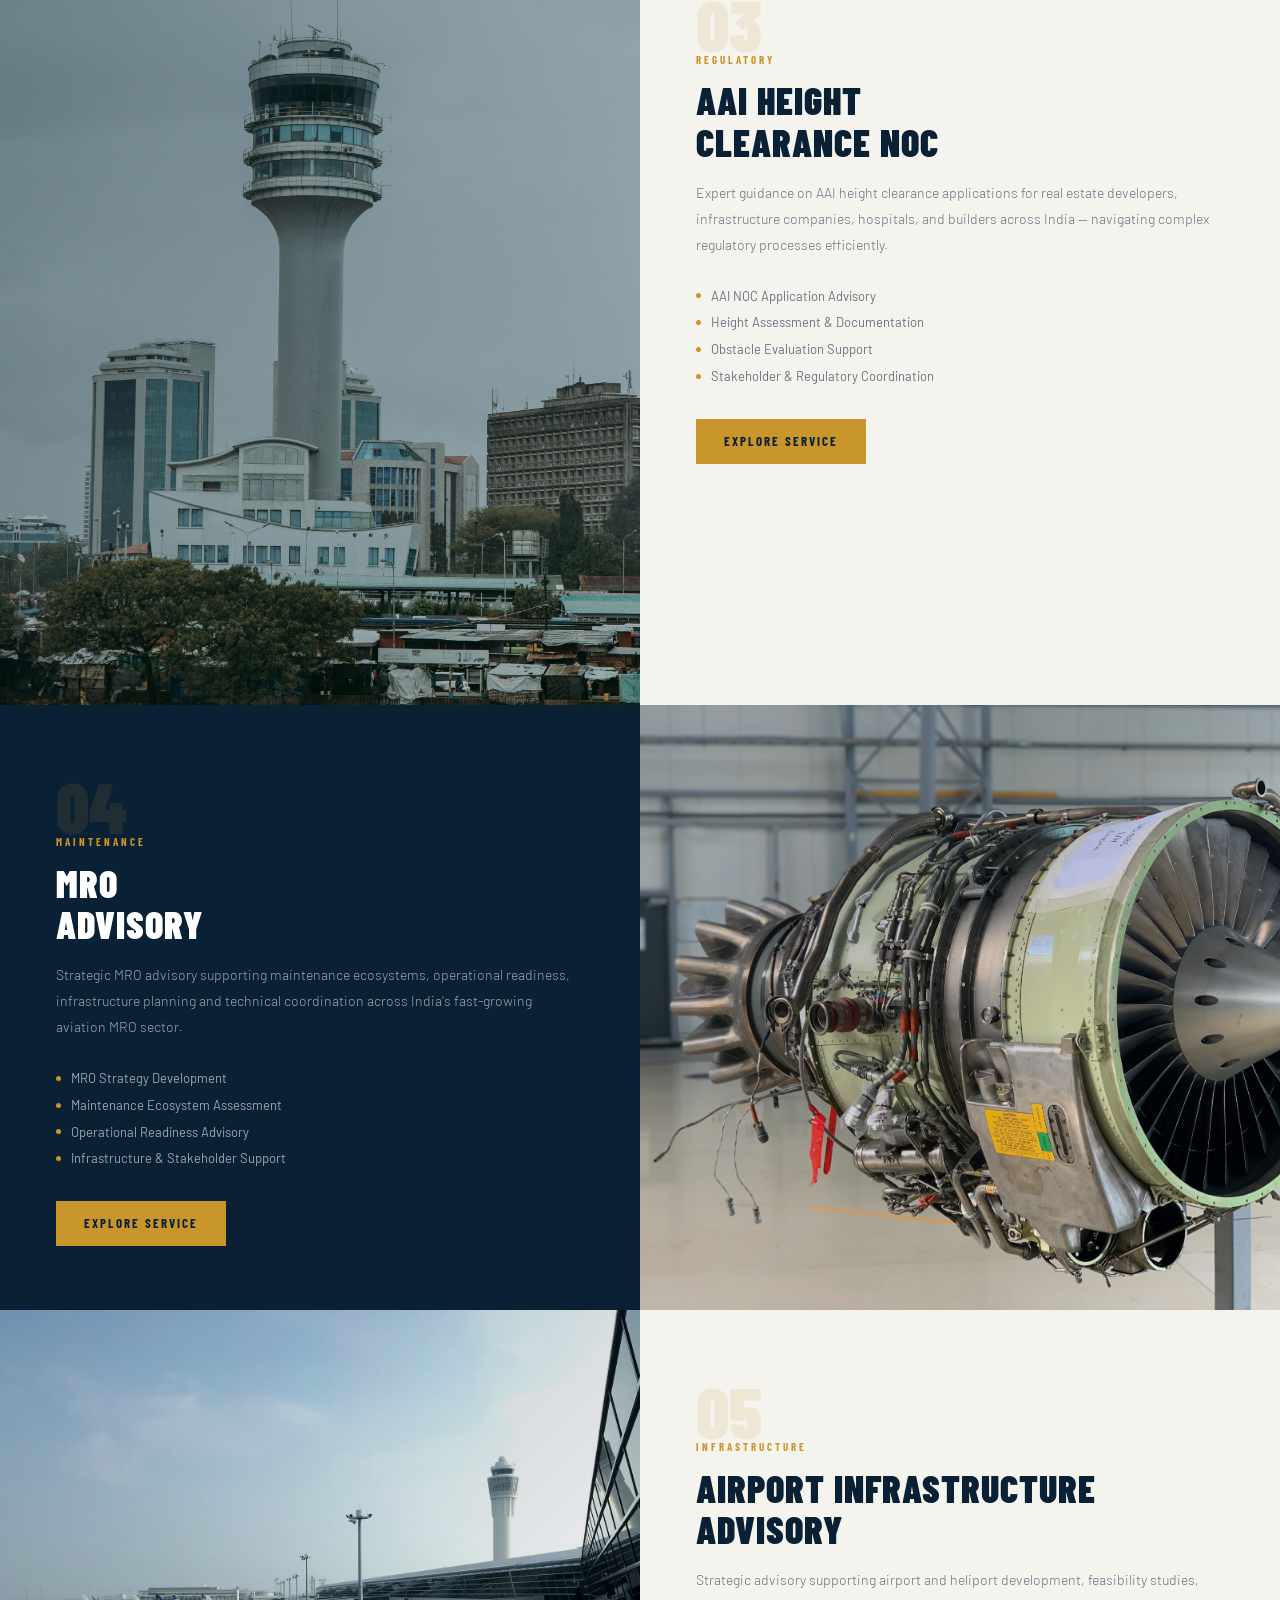
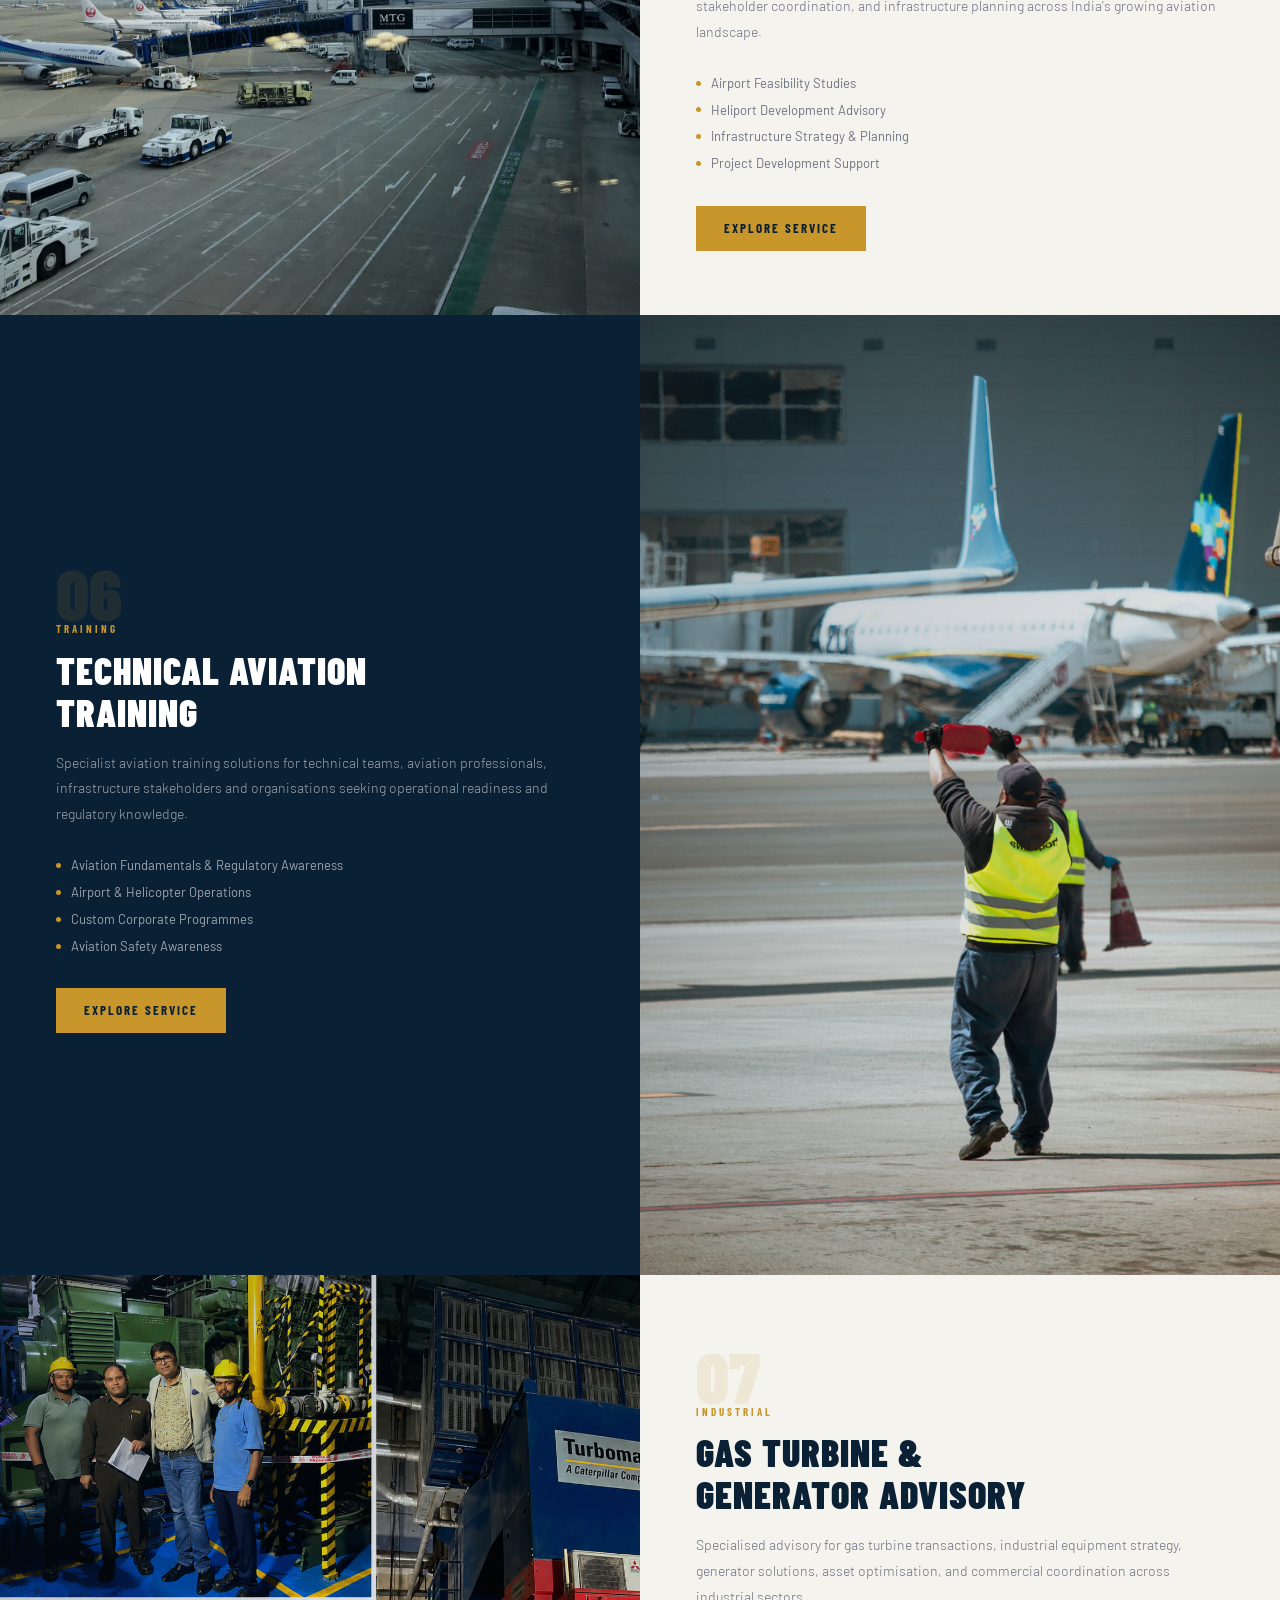
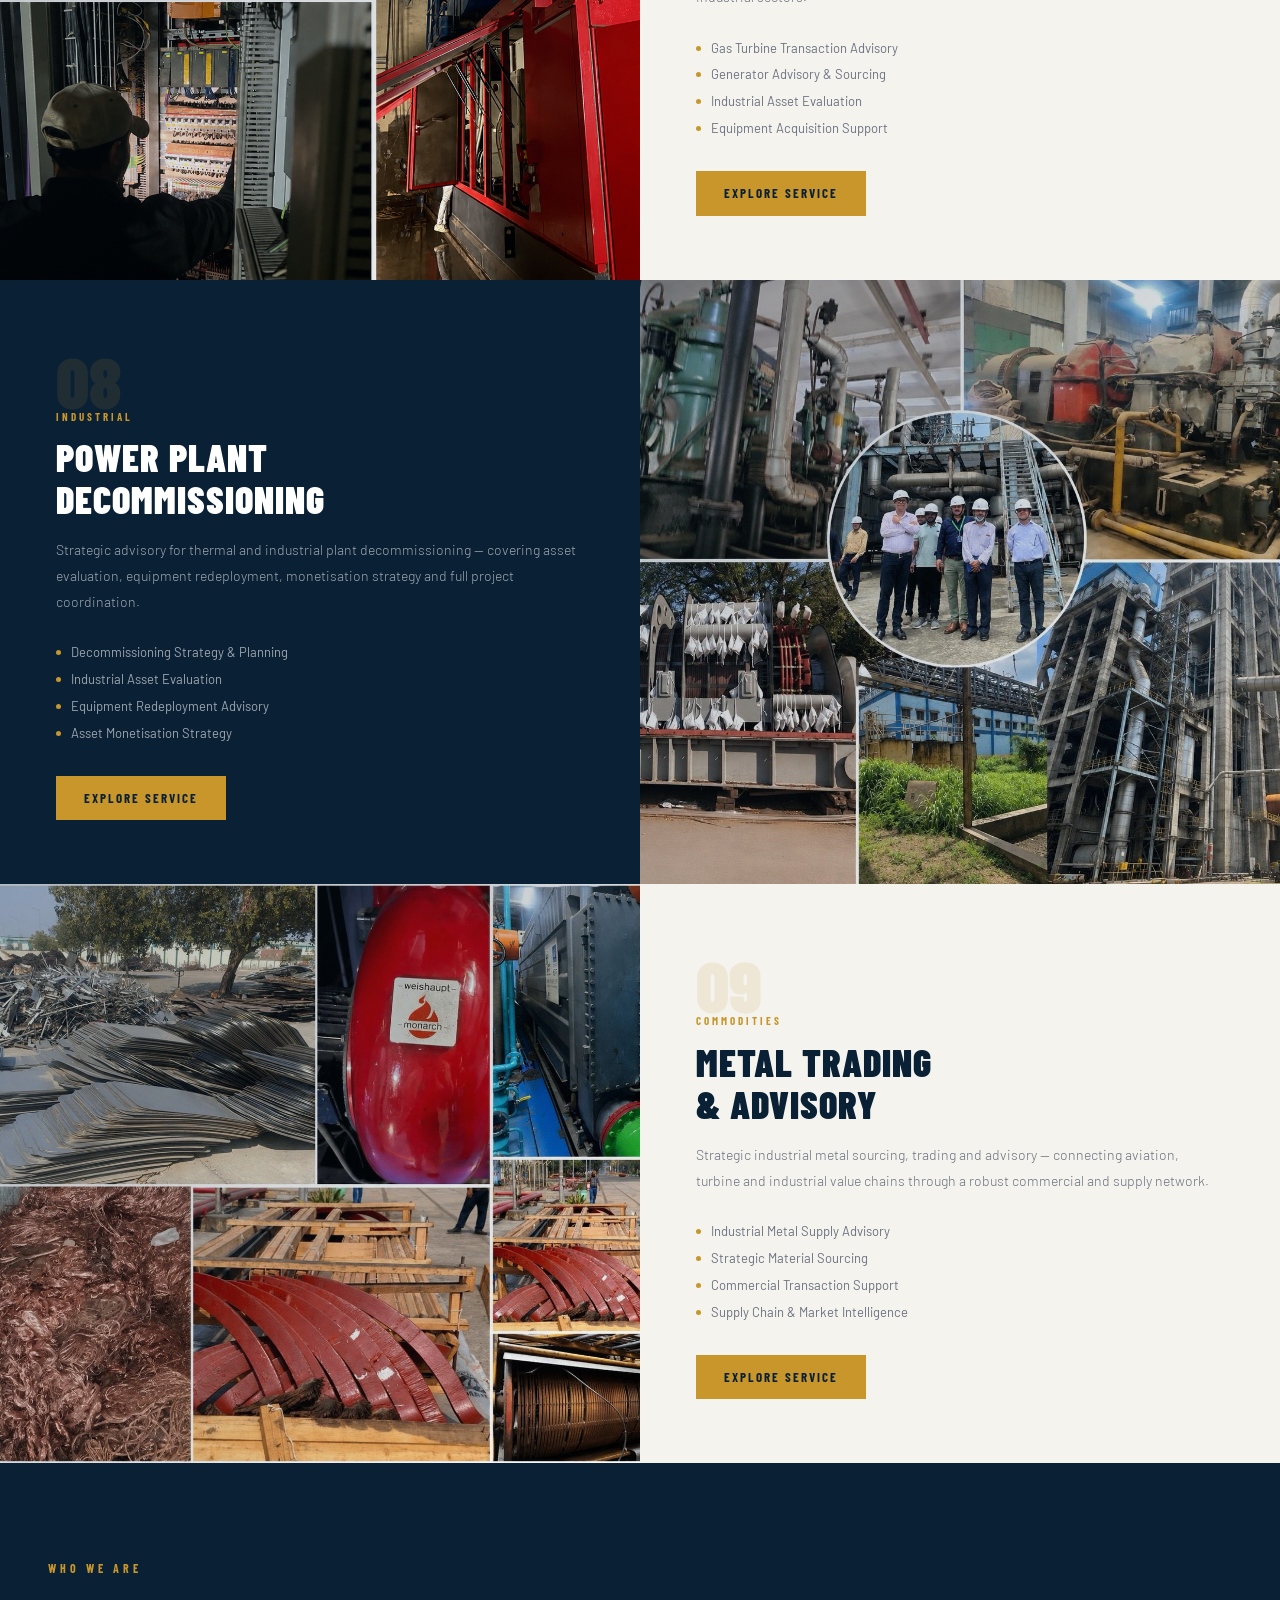
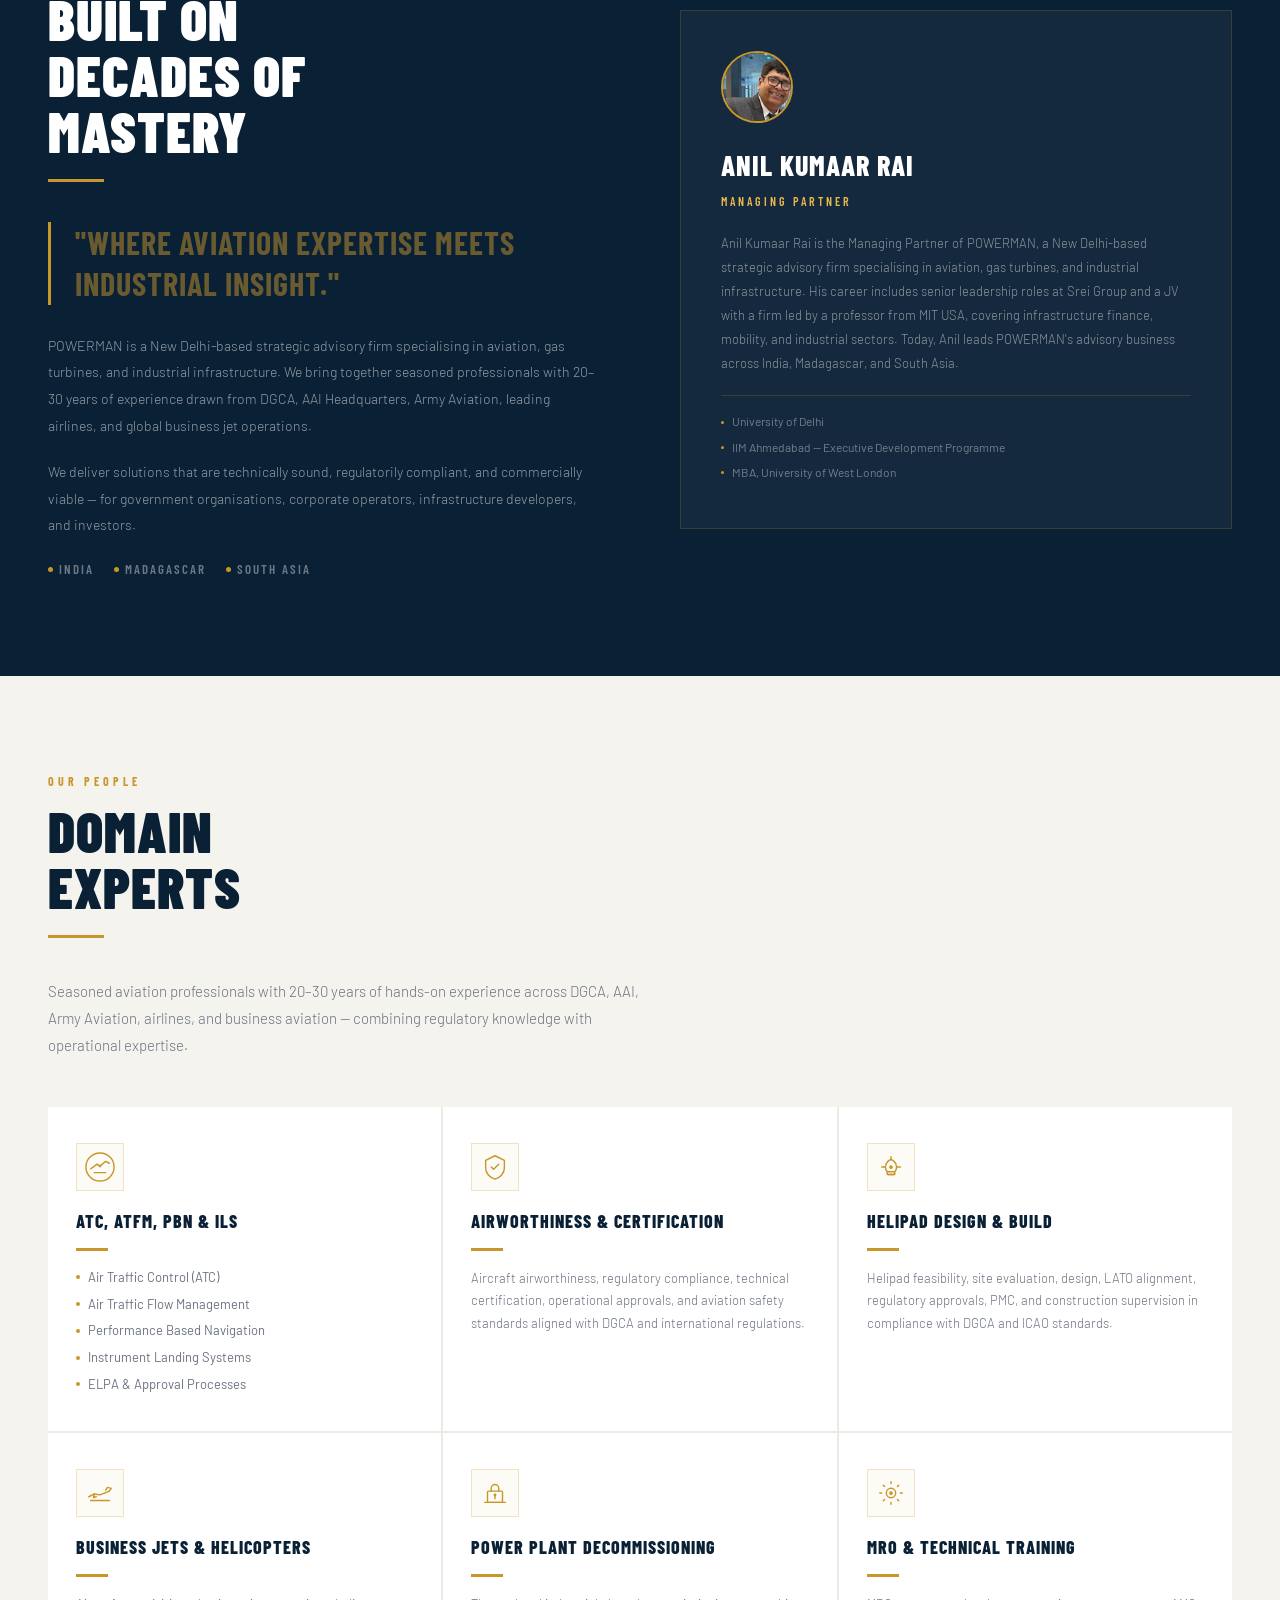
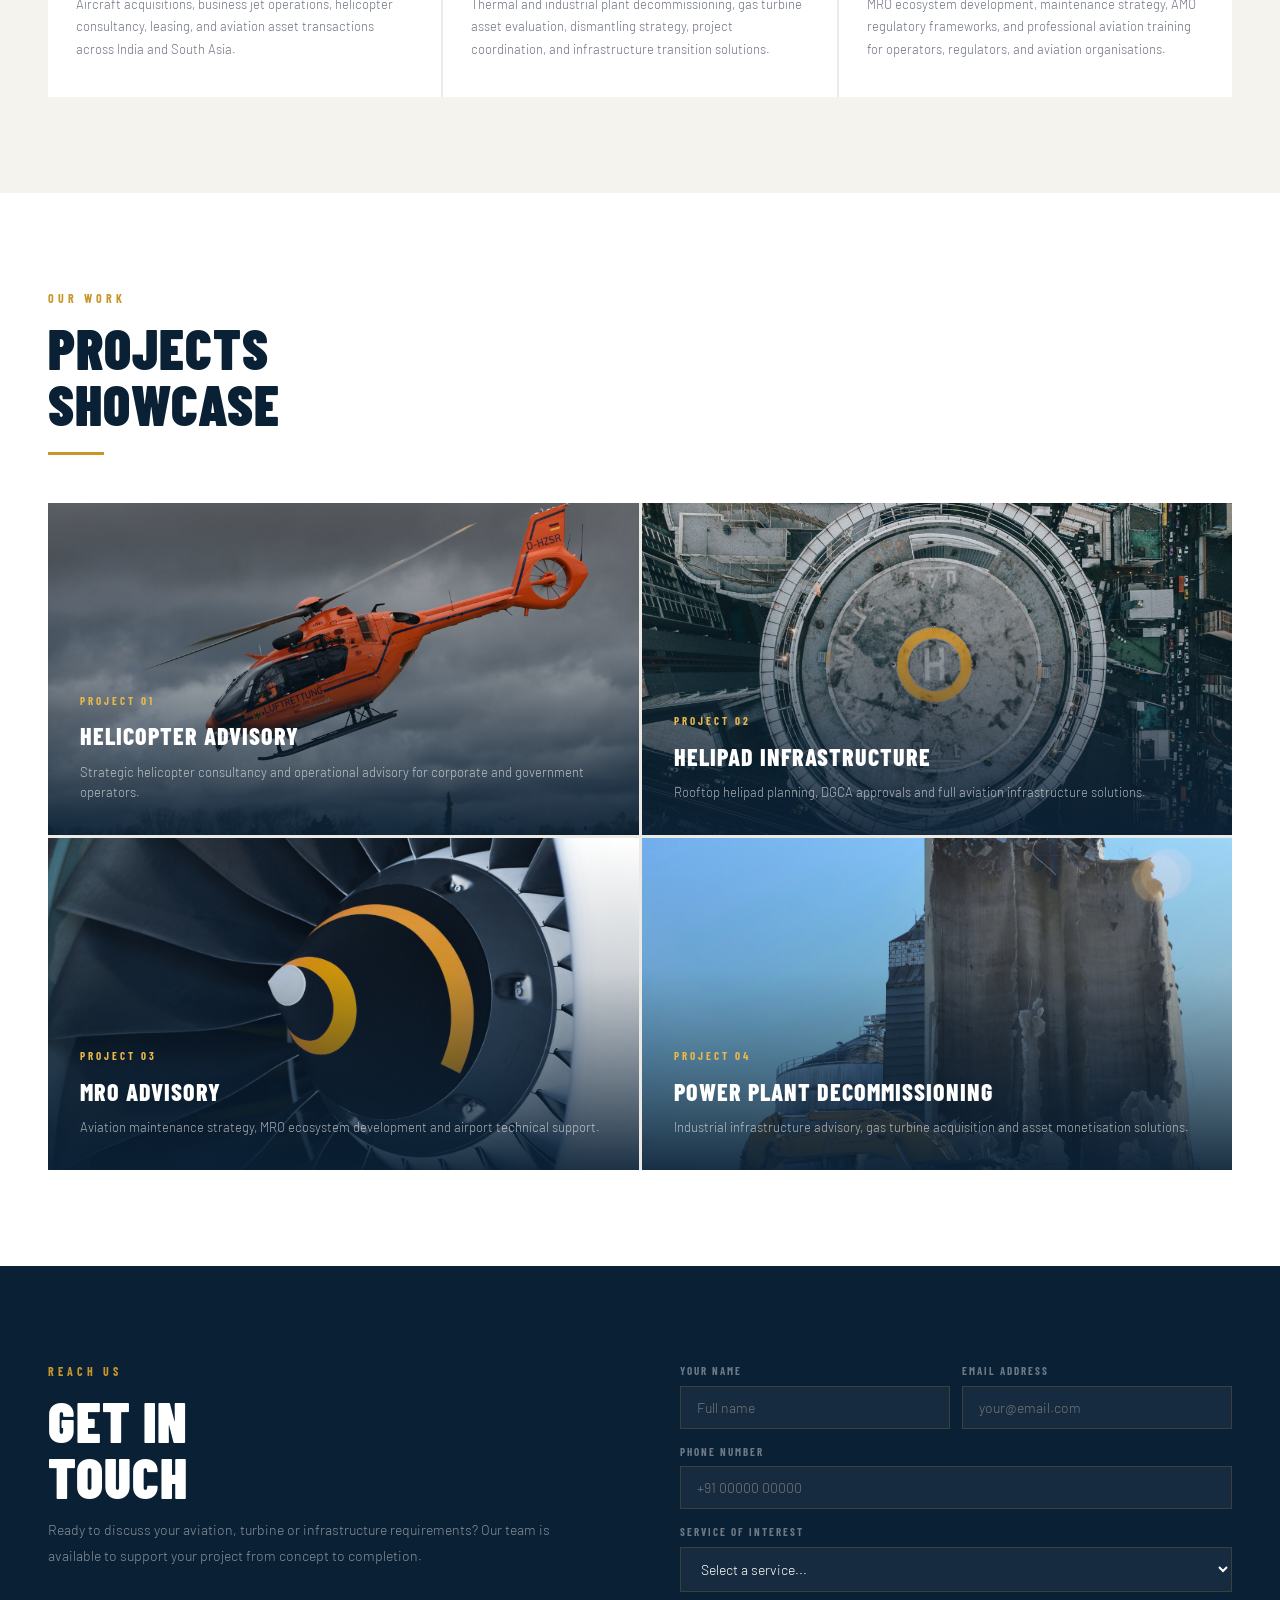
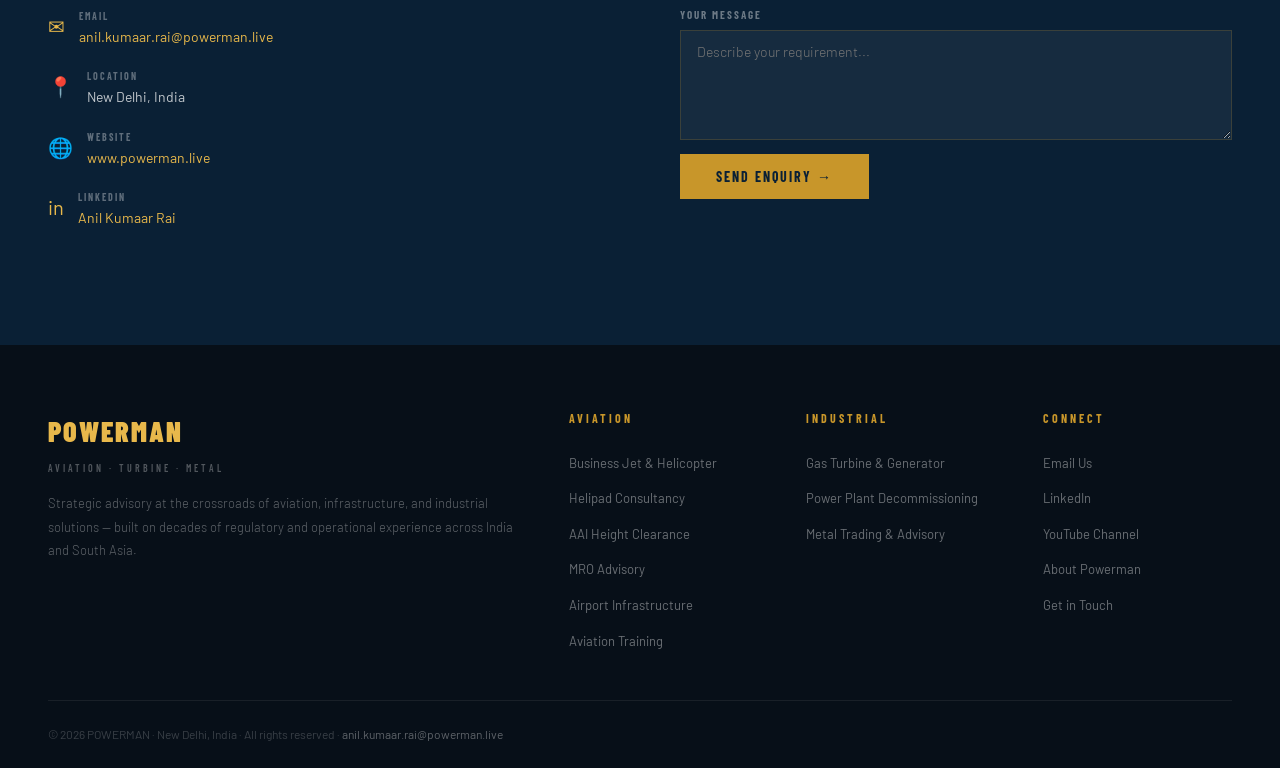
==== commit d99de259: "Add files via upload" ====
--- a/index.html
+++ b/index.html
@@ -141,7 +141,7 @@
 .experts-section{background:var(--offwhite);padding:96px 0}
 .experts-grid{display:grid;grid-template-columns:repeat(3,1fr);gap:2px;background:var(--light);margin-top:48px}
 .expert-card{background:var(--white);padding:36px 28px}
-.expert-icon{font-size:28px;margin-bottom:16px}
+.expert-icon{width:48px;height:48px;display:flex;align-items:center;justify-content:center;margin-bottom:16px;border:1px solid rgba(200,150,42,0.25);padding:8px;background:rgba(200,150,42,0.04)}
 .expert-title{font-family:'Barlow Condensed',sans-serif;font-size:18px;font-weight:800;text-transform:uppercase;color:var(--navy);letter-spacing:1px;margin-bottom:12px}
 .expert-bar{width:32px;height:3px;background:var(--gold);margin-bottom:16px}
 .expert-list{list-style:none;display:flex;flex-direction:column;gap:6px}
@@ -532,7 +532,14 @@
     <p class="section-sub">Seasoned aviation professionals with 20–30 years of hands-on experience across DGCA, AAI, Army Aviation, airlines, and business aviation — combining regulatory knowledge with operational expertise.</p>
     <div class="experts-grid">
       <div class="expert-card">
-        <div class="expert-icon">✈</div>
+        <div class="expert-icon">
+          <svg width="32" height="32" viewBox="0 0 32 32" fill="none" xmlns="http://www.w3.org/2000/svg">
+            <circle cx="16" cy="16" r="15" stroke="#C8962A" stroke-width="1.5" fill="none"/>
+            <path d="M6 18L13 13L16 15L22 10L26 12" stroke="#C8962A" stroke-width="1.5" stroke-linecap="round" stroke-linejoin="round"/>
+            <path d="M10 22H22" stroke="#C8962A" stroke-width="1.5" stroke-linecap="round"/>
+            <circle cx="16" cy="15" r="1.5" fill="#C8962A"/>
+          </svg>
+        </div>
         <div class="expert-title">ATC, ATFM, PBN & ILS</div>
         <div class="expert-bar"></div>
         <ul class="expert-list">
@@ -544,31 +551,74 @@
         </ul>
       </div>
       <div class="expert-card">
-        <div class="expert-icon">🛡</div>
+        <div class="expert-icon">
+          <svg width="32" height="32" viewBox="0 0 32 32" fill="none" xmlns="http://www.w3.org/2000/svg">
+            <path d="M16 4L6 9V17C6 22.5 10.5 27.5 16 29C21.5 27.5 26 22.5 26 17V9L16 4Z" stroke="#C8962A" stroke-width="1.5" stroke-linejoin="round" fill="none"/>
+            <path d="M12 16L14.5 18.5L20 13" stroke="#C8962A" stroke-width="1.5" stroke-linecap="round" stroke-linejoin="round"/>
+          </svg>
+        </div>
         <div class="expert-title">Airworthiness & Certification</div>
         <div class="expert-bar"></div>
         <p class="expert-desc">Aircraft airworthiness, regulatory compliance, technical certification, operational approvals, and aviation safety standards aligned with DGCA and international regulations.</p>
       </div>
       <div class="expert-card">
-        <div class="expert-icon">🚁</div>
+        <div class="expert-icon">
+          <svg width="32" height="32" viewBox="0 0 32 32" fill="none" xmlns="http://www.w3.org/2000/svg">
+            <path d="M16 8C16 8 10 10 10 16C10 19 12 21 12 21H20C20 21 22 19 22 16C22 10 16 8 16 8Z" stroke="#C8962A" stroke-width="1.5" stroke-linejoin="round" fill="none"/>
+            <path d="M16 8V5" stroke="#C8962A" stroke-width="1.5" stroke-linecap="round"/>
+            <path d="M10 16H6" stroke="#C8962A" stroke-width="1.5" stroke-linecap="round"/>
+            <path d="M22 16H26" stroke="#C8962A" stroke-width="1.5" stroke-linecap="round"/>
+            <path d="M12 21V24H20V21" stroke="#C8962A" stroke-width="1.5" stroke-linejoin="round"/>
+            <path d="M13 24H19" stroke="#C8962A" stroke-width="1.5" stroke-linecap="round"/>
+            <circle cx="16" cy="16" r="2" fill="#C8962A"/>
+          </svg>
+        </div>
         <div class="expert-title">Helipad Design & Build</div>
         <div class="expert-bar"></div>
         <p class="expert-desc">Helipad feasibility, site evaluation, design, LATO alignment, regulatory approvals, PMC, and construction supervision in compliance with DGCA and ICAO standards.</p>
       </div>
       <div class="expert-card">
-        <div class="expert-icon">🛩</div>
+        <div class="expert-icon">
+          <svg width="32" height="32" viewBox="0 0 32 32" fill="none" xmlns="http://www.w3.org/2000/svg">
+            <path d="M4 20L10 17L16 18L26 14" stroke="#C8962A" stroke-width="1.5" stroke-linecap="round" stroke-linejoin="round"/>
+            <path d="M26 14L28 11L24 10L22 13" stroke="#C8962A" stroke-width="1.5" stroke-linecap="round" stroke-linejoin="round"/>
+            <path d="M10 17L9 21L12 20" stroke="#C8962A" stroke-width="1.5" stroke-linecap="round" stroke-linejoin="round"/>
+            <path d="M6 24H26" stroke="#C8962A" stroke-width="1.5" stroke-linecap="round"/>
+          </svg>
+        </div>
         <div class="expert-title">Business Jets & Helicopters</div>
         <div class="expert-bar"></div>
         <p class="expert-desc">Aircraft acquisitions, business jet operations, helicopter consultancy, leasing, and aviation asset transactions across India and South Asia.</p>
       </div>
       <div class="expert-card">
-        <div class="expert-icon">⚡</div>
+        <div class="expert-icon">
+          <svg width="32" height="32" viewBox="0 0 32 32" fill="none" xmlns="http://www.w3.org/2000/svg">
+            <rect x="8" y="14" width="16" height="12" rx="1" stroke="#C8962A" stroke-width="1.5" fill="none"/>
+            <path d="M12 14V11C12 8.8 13.8 7 16 7C18.2 7 20 8.8 20 11V14" stroke="#C8962A" stroke-width="1.5" stroke-linecap="round"/>
+            <path d="M16 19V22" stroke="#C8962A" stroke-width="1.5" stroke-linecap="round"/>
+            <circle cx="16" cy="18" r="1.5" fill="#C8962A"/>
+            <path d="M5 26H27" stroke="#C8962A" stroke-width="1.5" stroke-linecap="round"/>
+          </svg>
+        </div>
         <div class="expert-title">Power Plant Decommissioning</div>
         <div class="expert-bar"></div>
         <p class="expert-desc">Thermal and industrial plant decommissioning, gas turbine asset evaluation, dismantling strategy, project coordination, and infrastructure transition solutions.</p>
       </div>
       <div class="expert-card">
-        <div class="expert-icon">🔧</div>
+        <div class="expert-icon">
+          <svg width="32" height="32" viewBox="0 0 32 32" fill="none" xmlns="http://www.w3.org/2000/svg">
+            <circle cx="16" cy="16" r="5" stroke="#C8962A" stroke-width="1.5" fill="none"/>
+            <path d="M16 6V4" stroke="#C8962A" stroke-width="1.5" stroke-linecap="round"/>
+            <path d="M16 28V26" stroke="#C8962A" stroke-width="1.5" stroke-linecap="round"/>
+            <path d="M6 16H4" stroke="#C8962A" stroke-width="1.5" stroke-linecap="round"/>
+            <path d="M28 16H26" stroke="#C8962A" stroke-width="1.5" stroke-linecap="round"/>
+            <path d="M9.17 9.17L7.76 7.76" stroke="#C8962A" stroke-width="1.5" stroke-linecap="round"/>
+            <path d="M24.24 24.24L22.83 22.83" stroke="#C8962A" stroke-width="1.5" stroke-linecap="round"/>
+            <path d="M22.83 9.17L24.24 7.76" stroke="#C8962A" stroke-width="1.5" stroke-linecap="round"/>
+            <path d="M7.76 24.24L9.17 22.83" stroke="#C8962A" stroke-width="1.5" stroke-linecap="round"/>
+            <circle cx="16" cy="16" r="2" fill="#C8962A"/>
+          </svg>
+        </div>
         <div class="expert-title">MRO & Technical Training</div>
         <div class="expert-bar"></div>
         <p class="expert-desc">MRO ecosystem development, maintenance strategy, AMO regulatory frameworks, and professional aviation training for operators, regulators, and aviation organisations.</p>
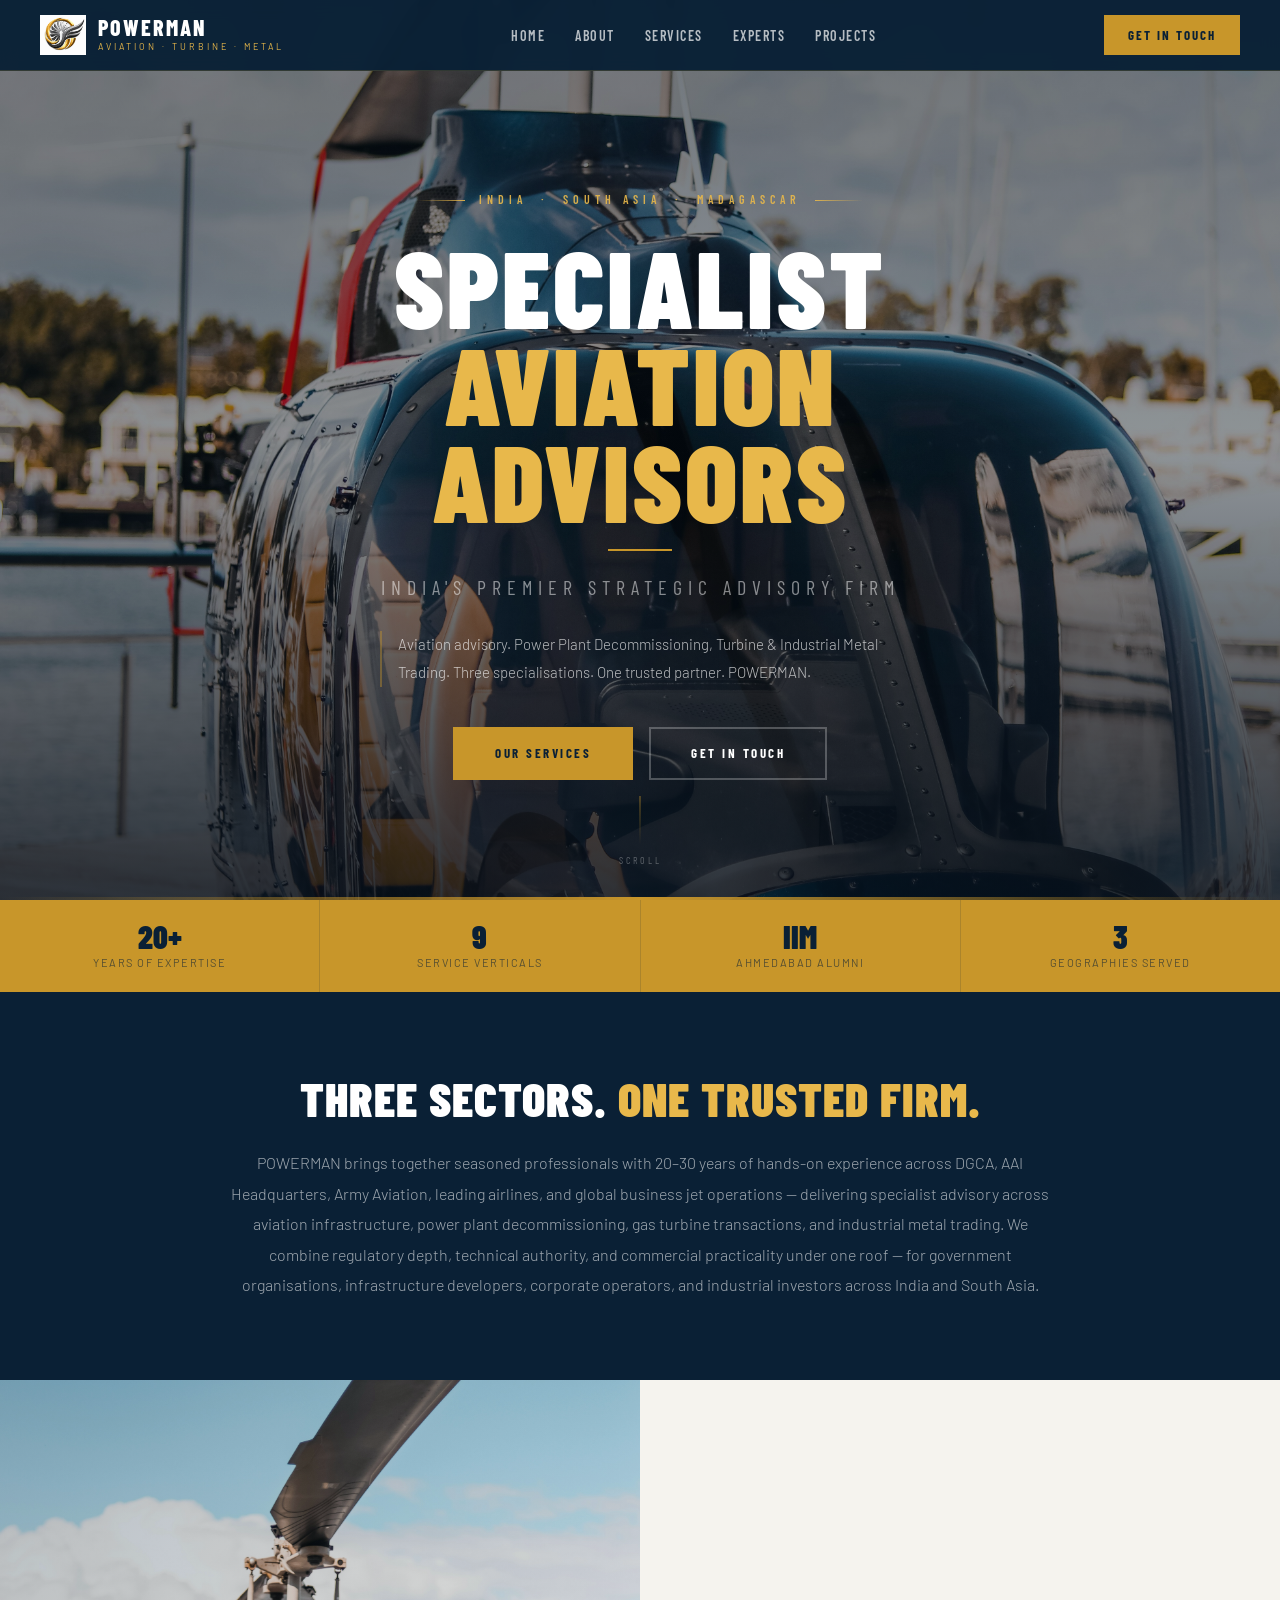
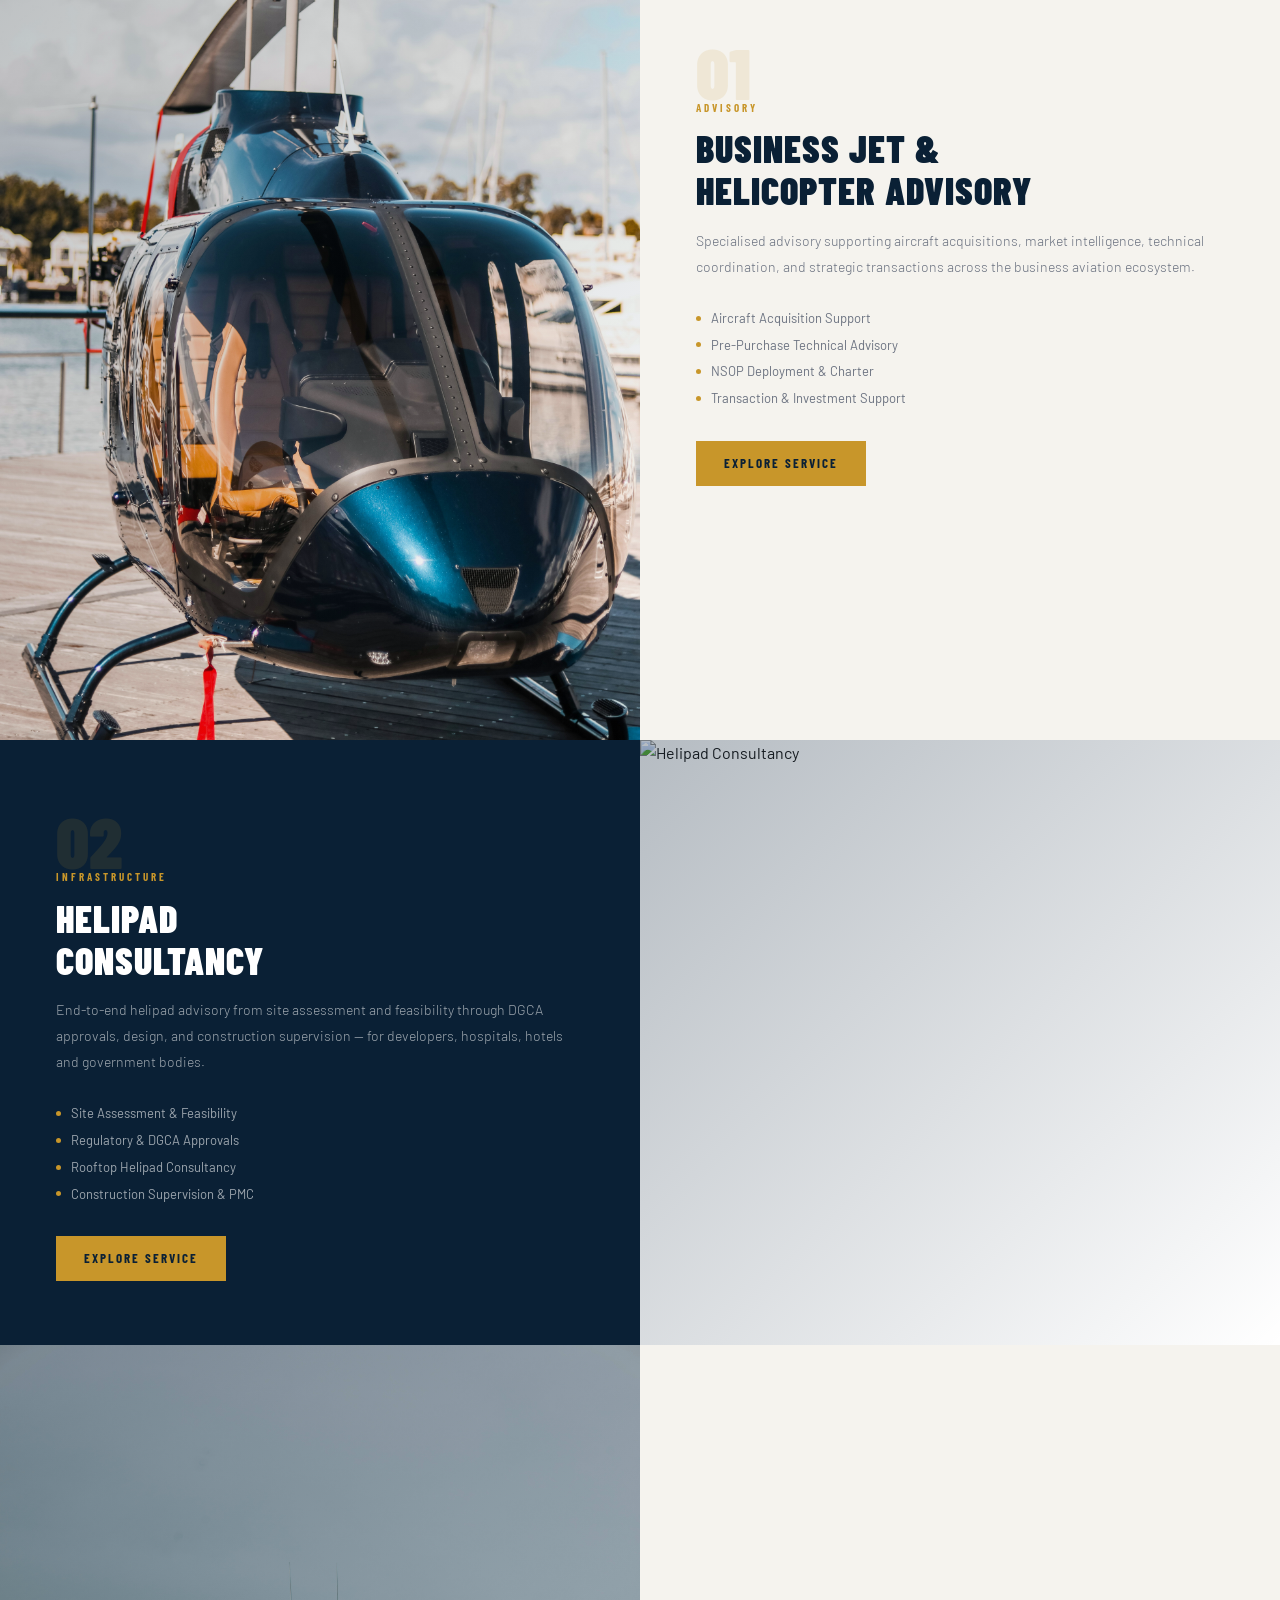
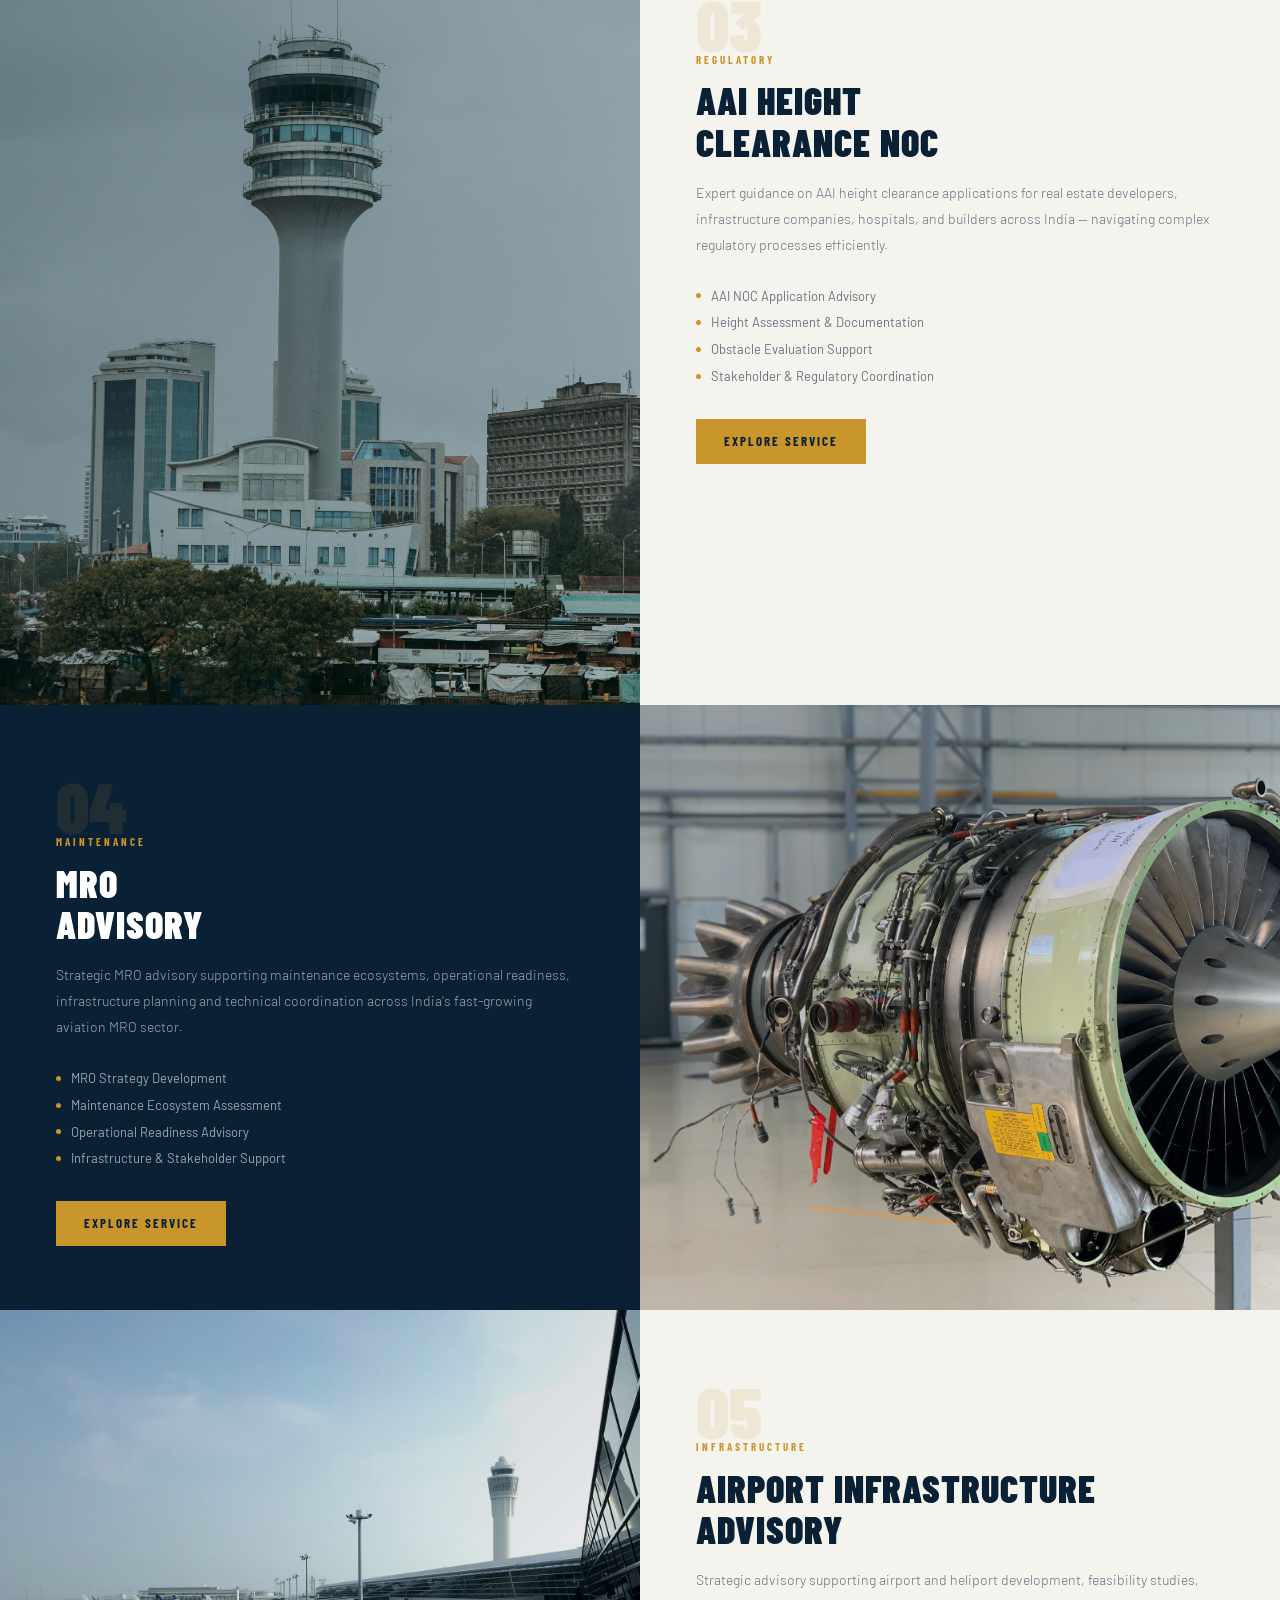
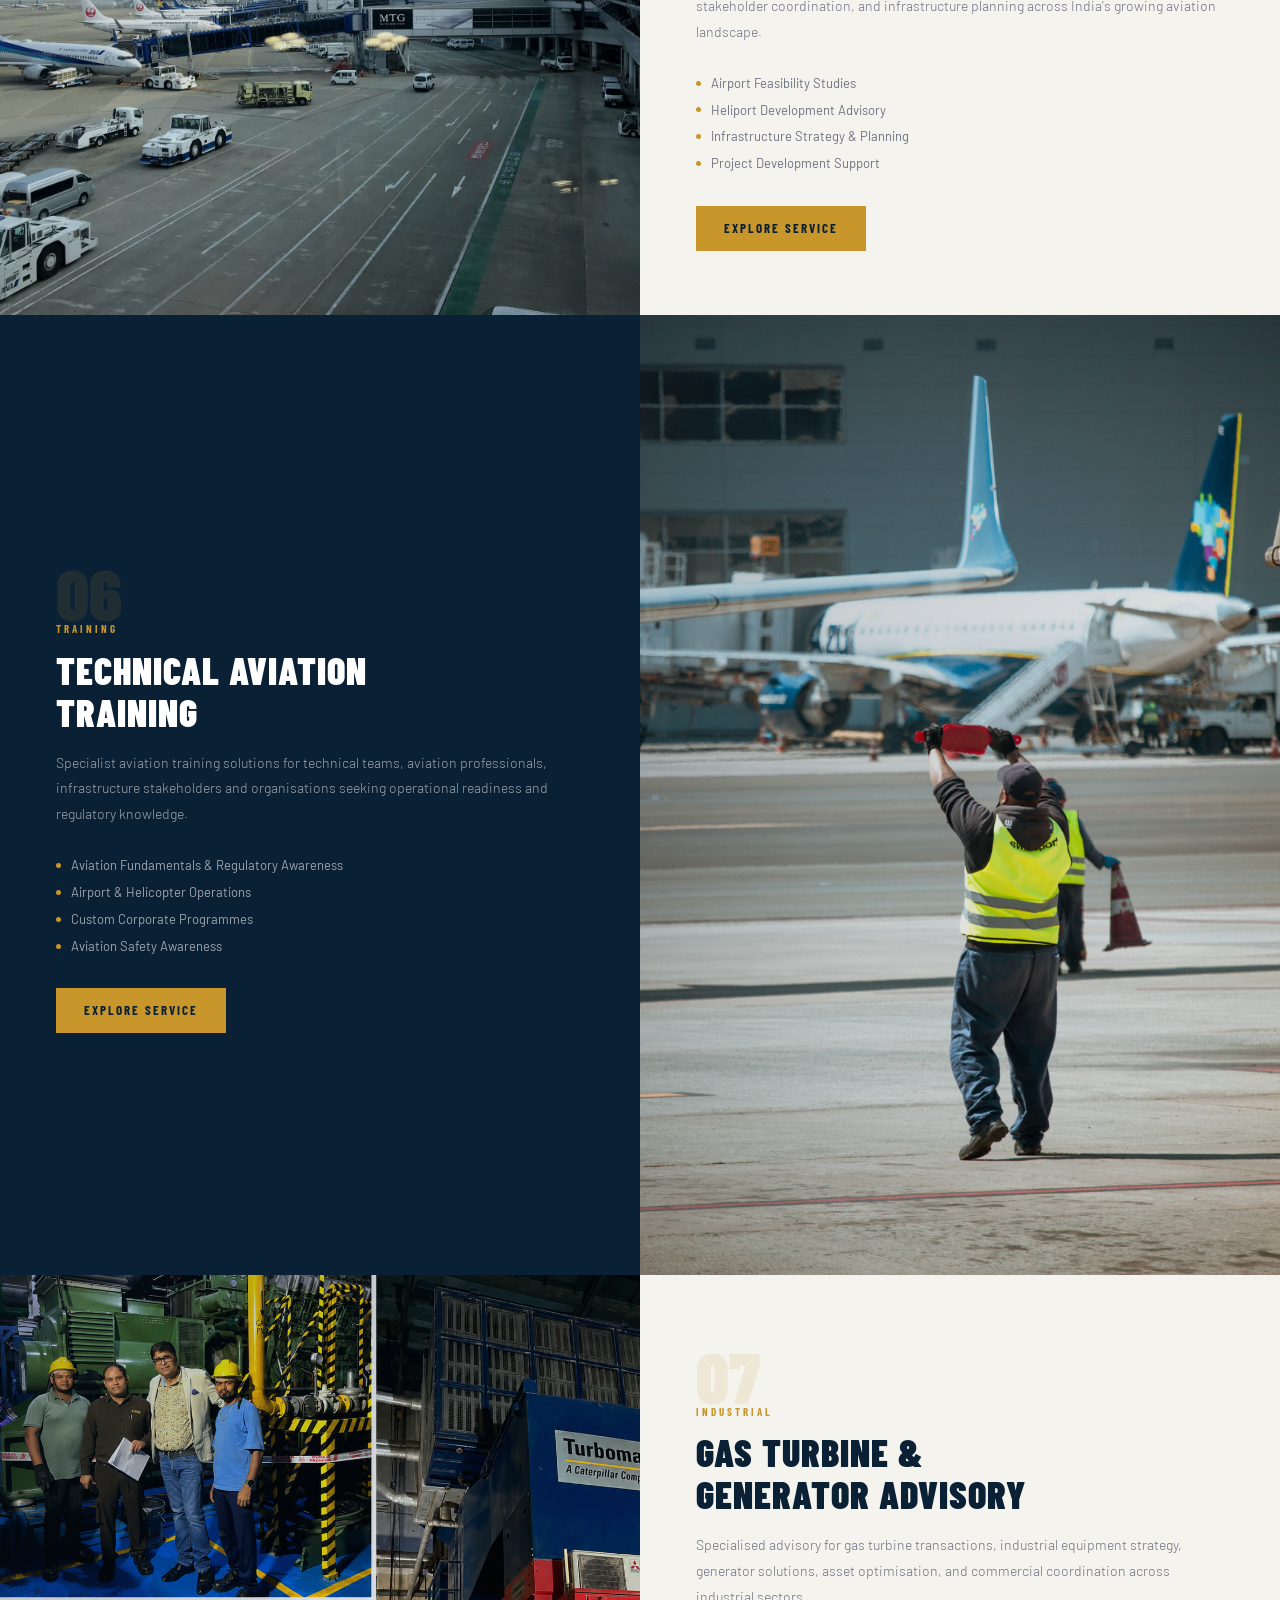
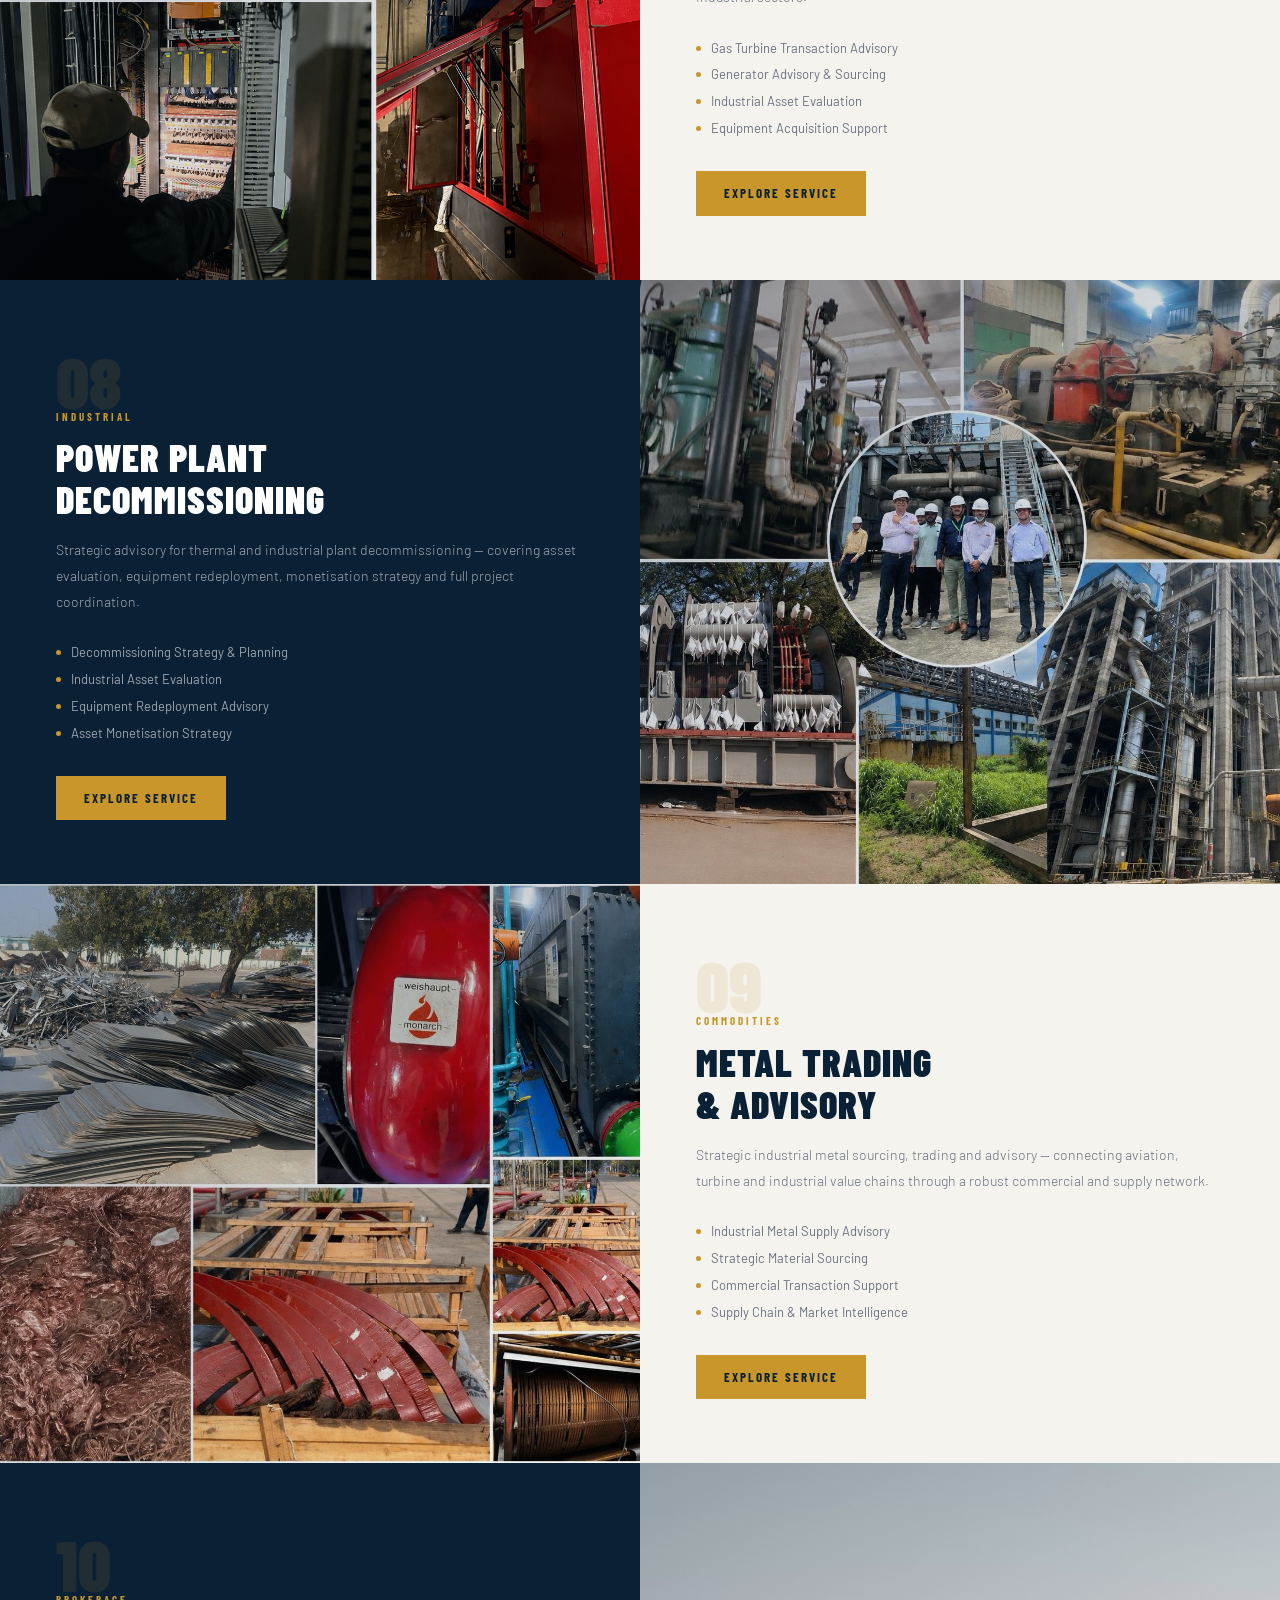
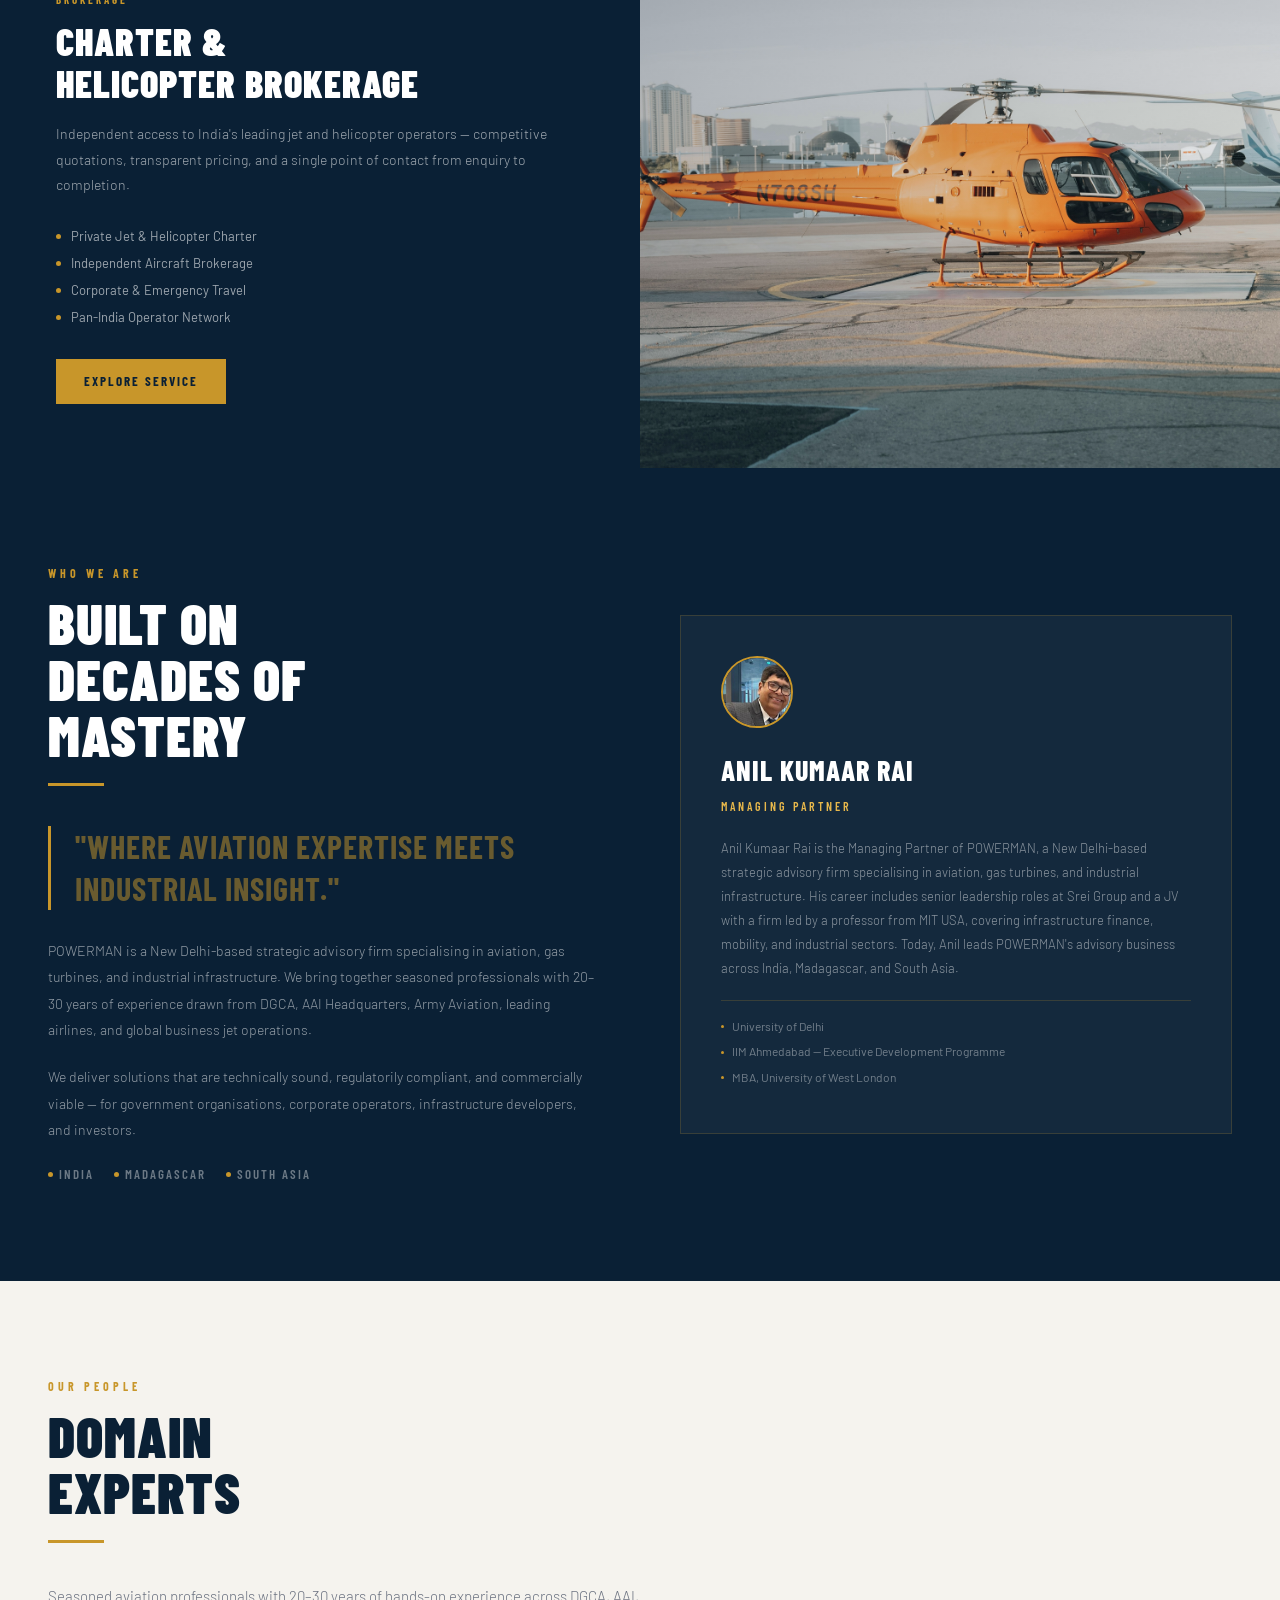
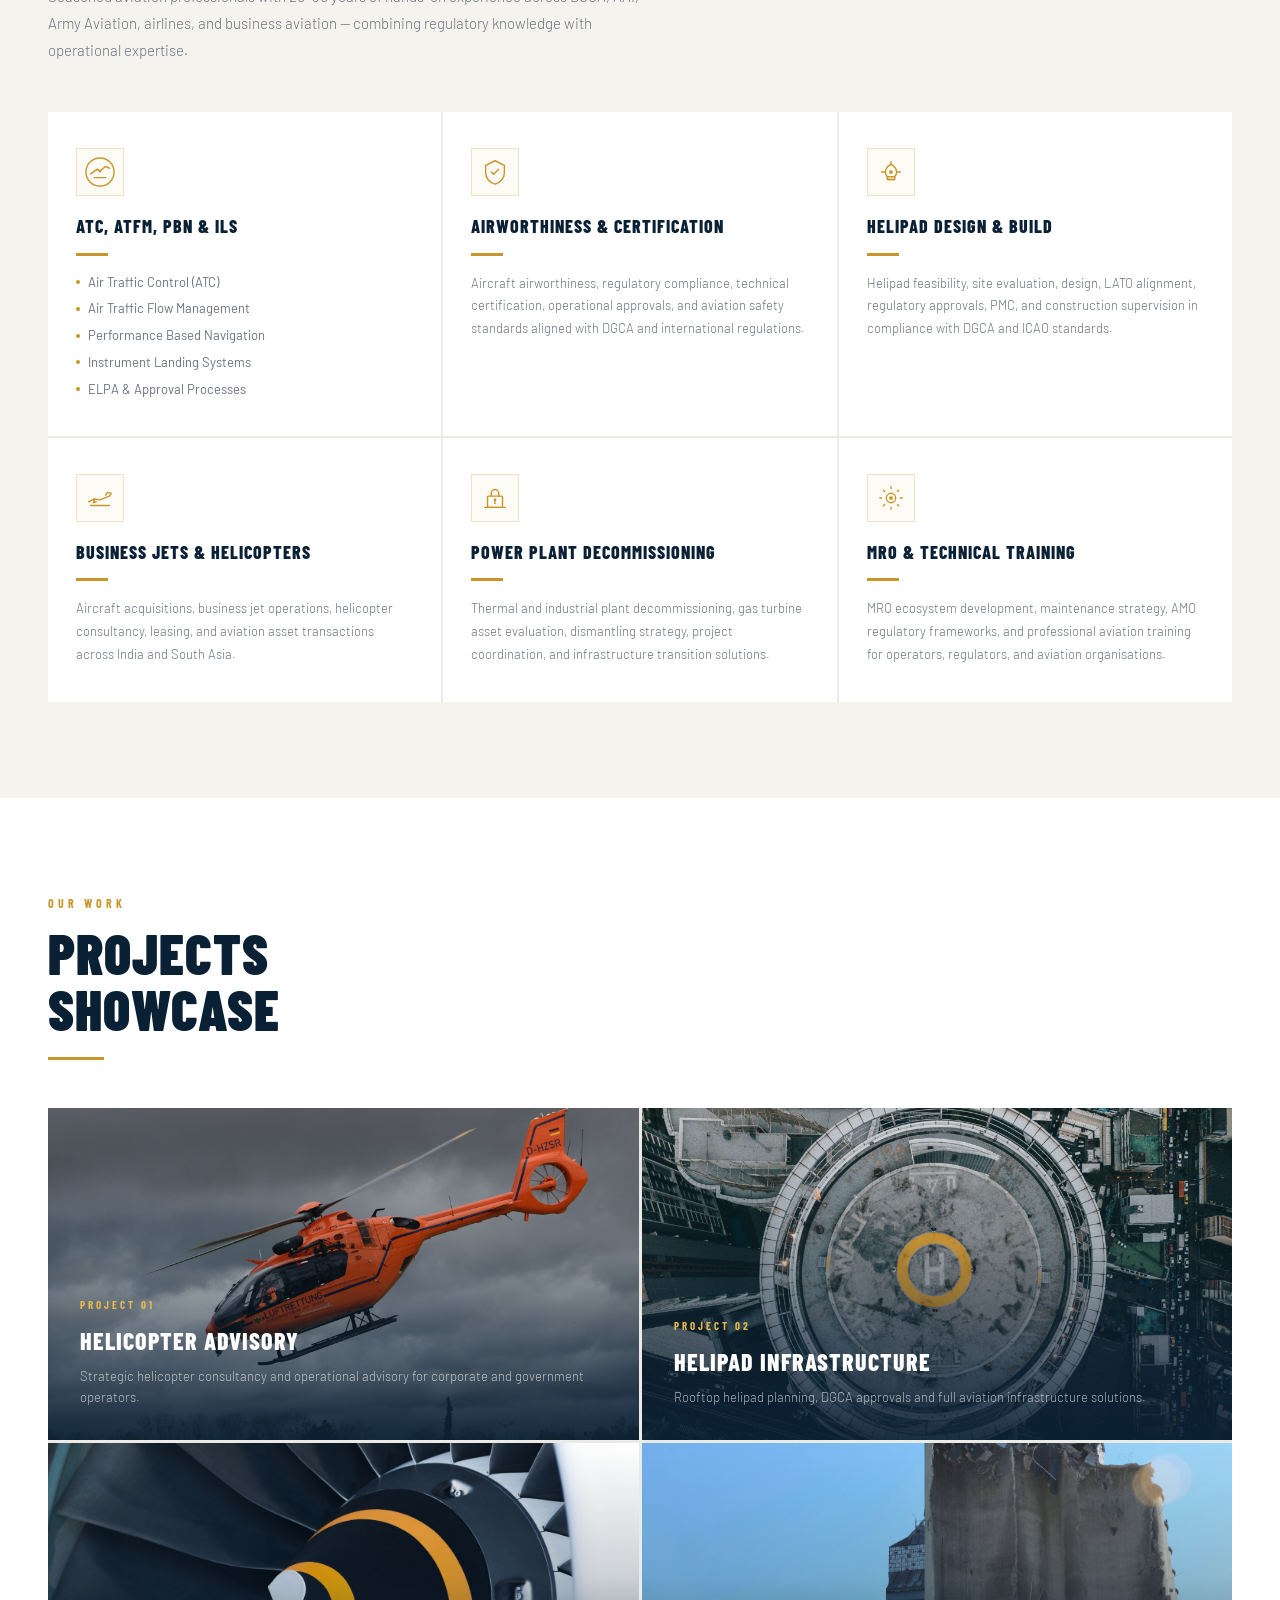
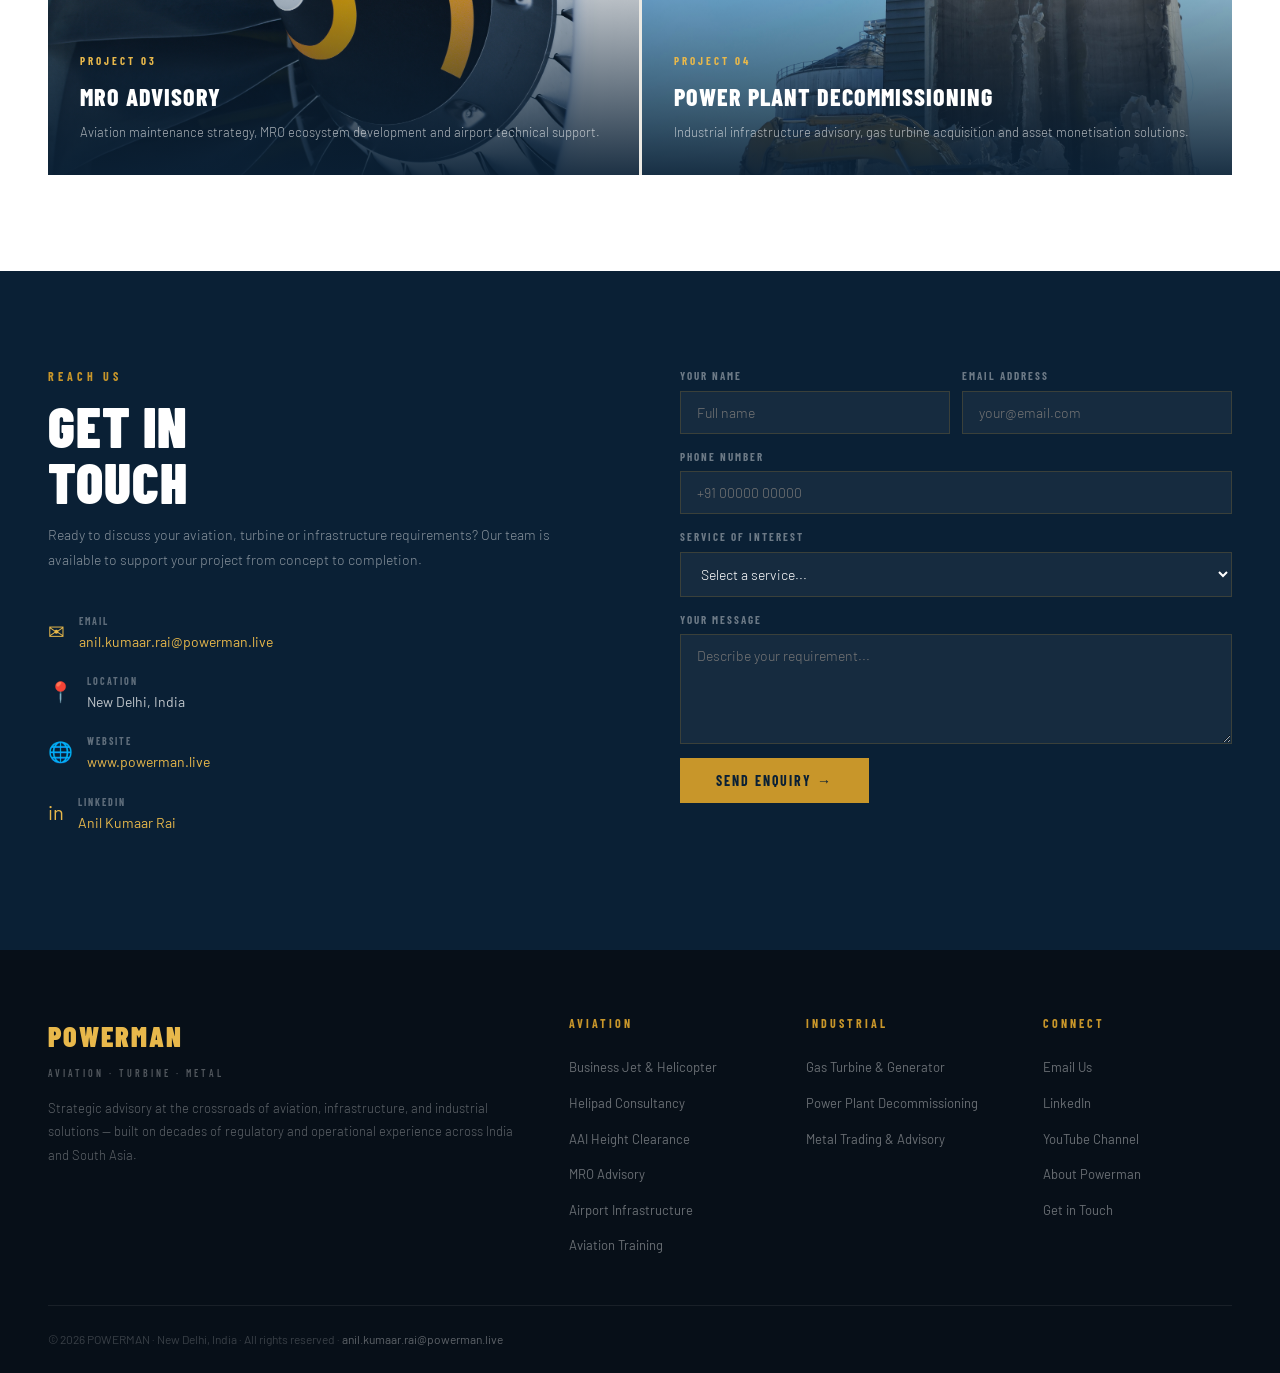
==== commit d6eb52c4: "Update index.html" ====
--- a/index.html
+++ b/index.html
@@ -487,7 +487,26 @@
       <a href="metal.html" class="btn-svc">Explore Service</a>
     </div>
   </div>
-
+<!-- 10 Charter Brokerage -->
+<div class="svc-block reverse">
+  <div class="svc-img">
+    <img src="aviation.jpg" alt="Charter & Helicopter Brokerage" loading="lazy"/>
+    <div class="svc-img-overlay"></div>
+  </div>
+  <div class="svc-copy dark">
+    <div class="svc-num">10</div>
+    <div class="svc-tag">Brokerage</div>
+    <h3 class="svc-h3">Charter &<br>Helicopter Brokerage</h3>
+    <p class="svc-p">Independent access to India's leading jet and helicopter operators — competitive quotations, transparent pricing, and a single point of contact from enquiry to completion.</p>
+    <ul class="svc-list">
+      <li>Private Jet & Helicopter Charter</li>
+      <li>Independent Aircraft Brokerage</li>
+      <li>Corporate & Emergency Travel</li>
+      <li>Pan-India Operator Network</li>
+    </ul>
+    <a href="charter-helicopter-brokerage.html" class="btn-svc">Explore Service</a>
+  </div>
+</div>
 </div><!-- end #services -->
 
 <!-- ABOUT + FOUNDER -->
